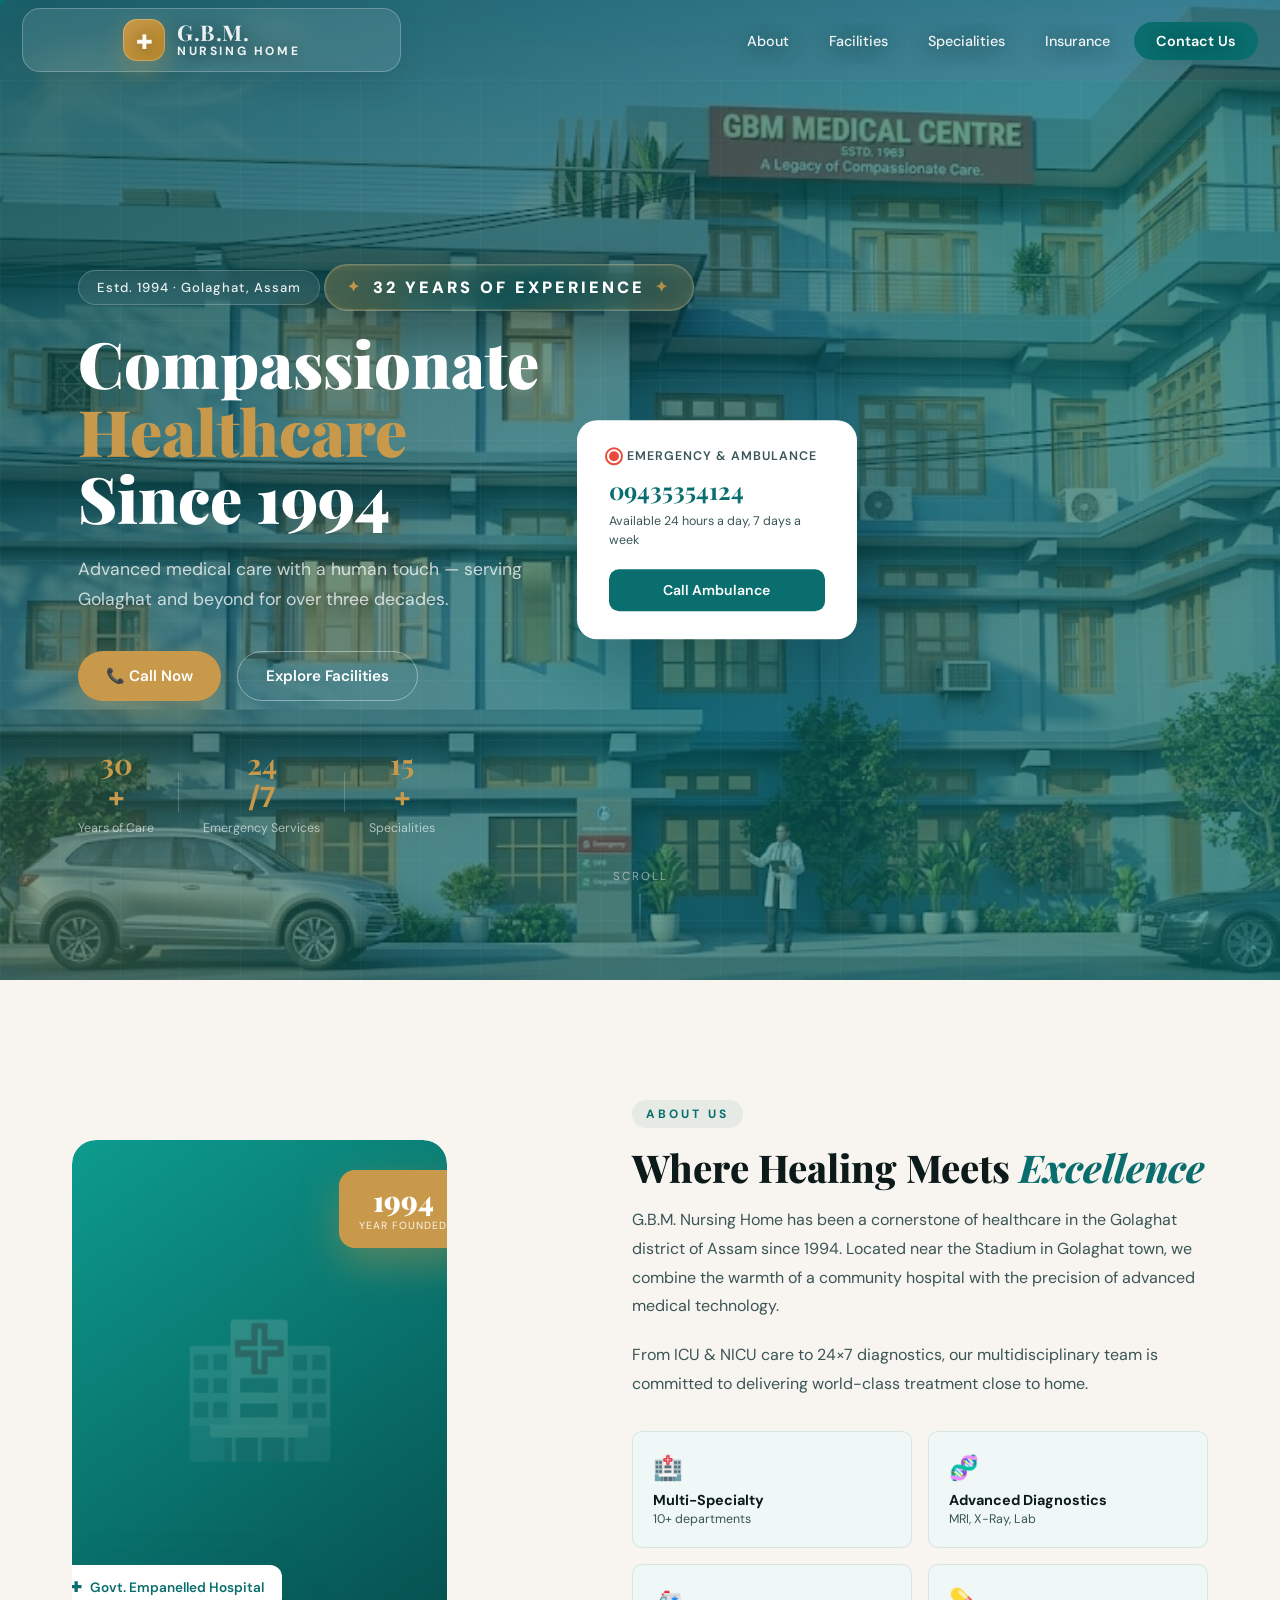
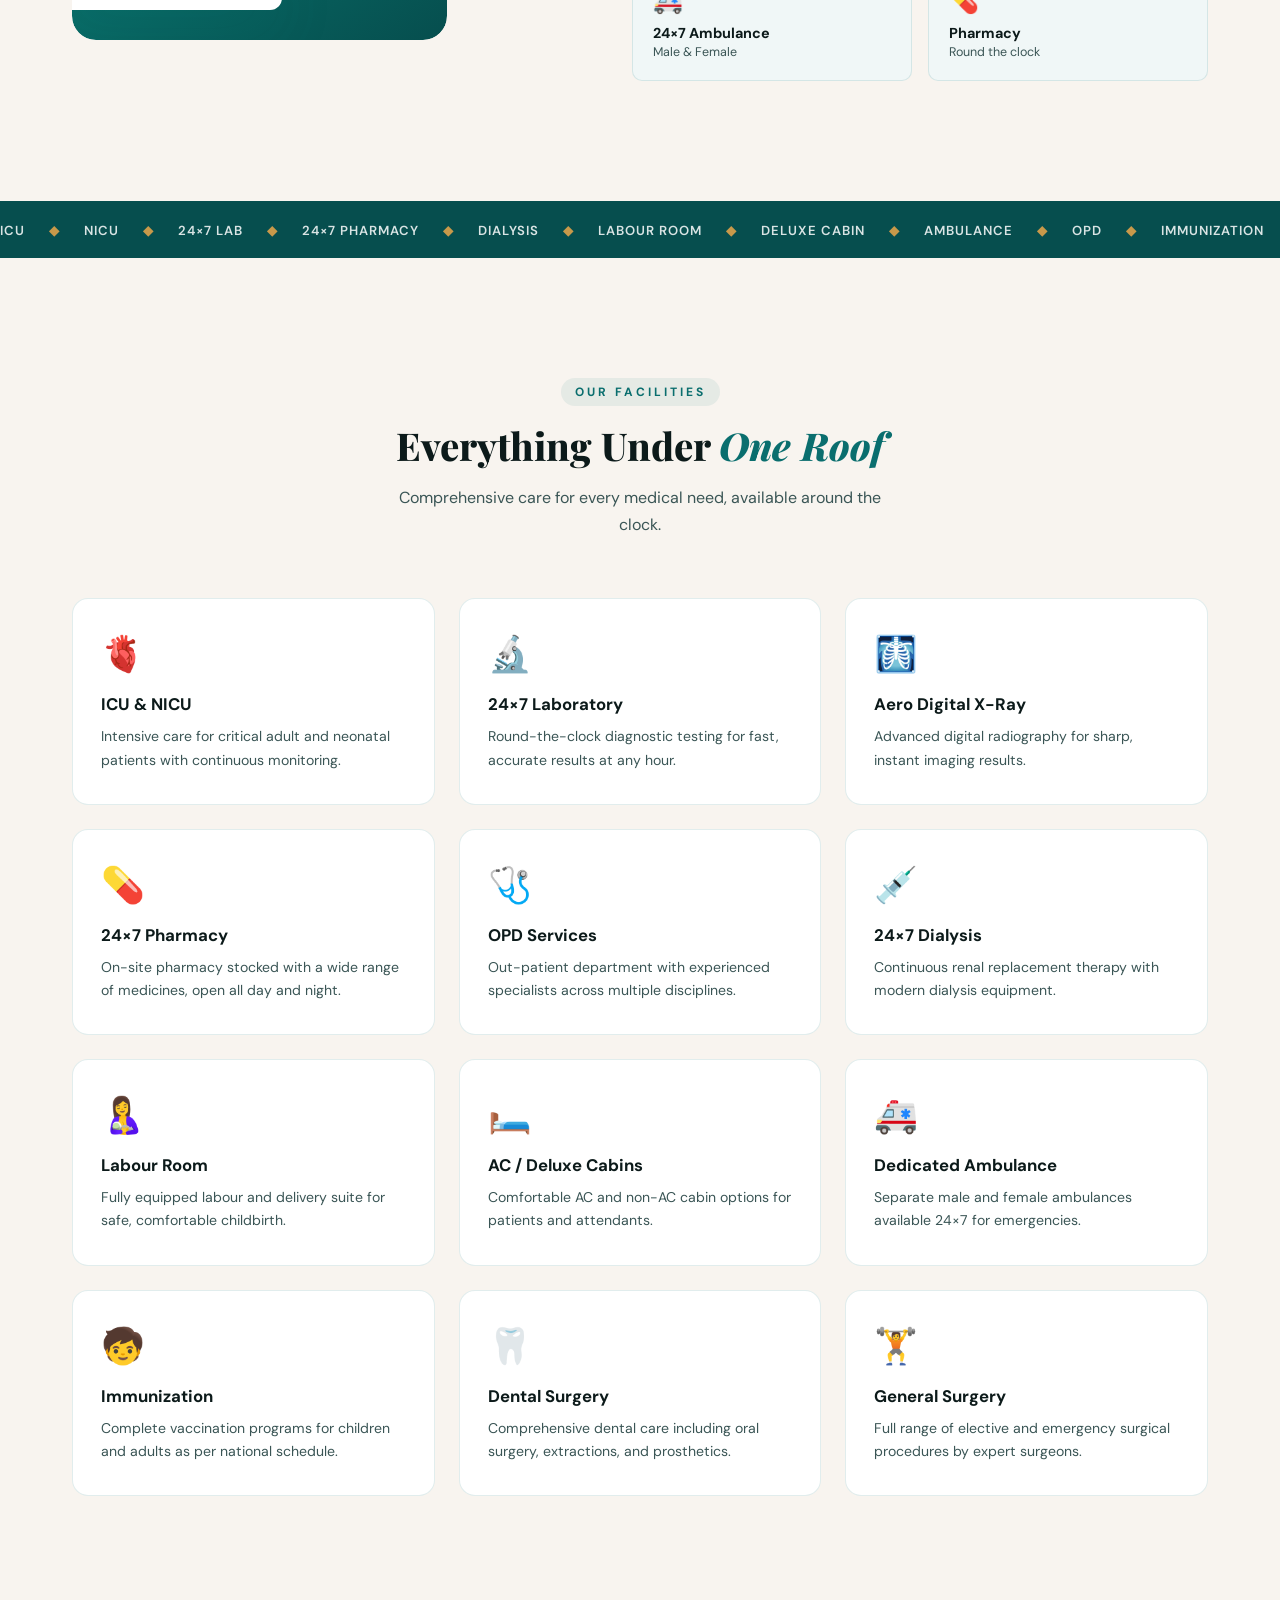
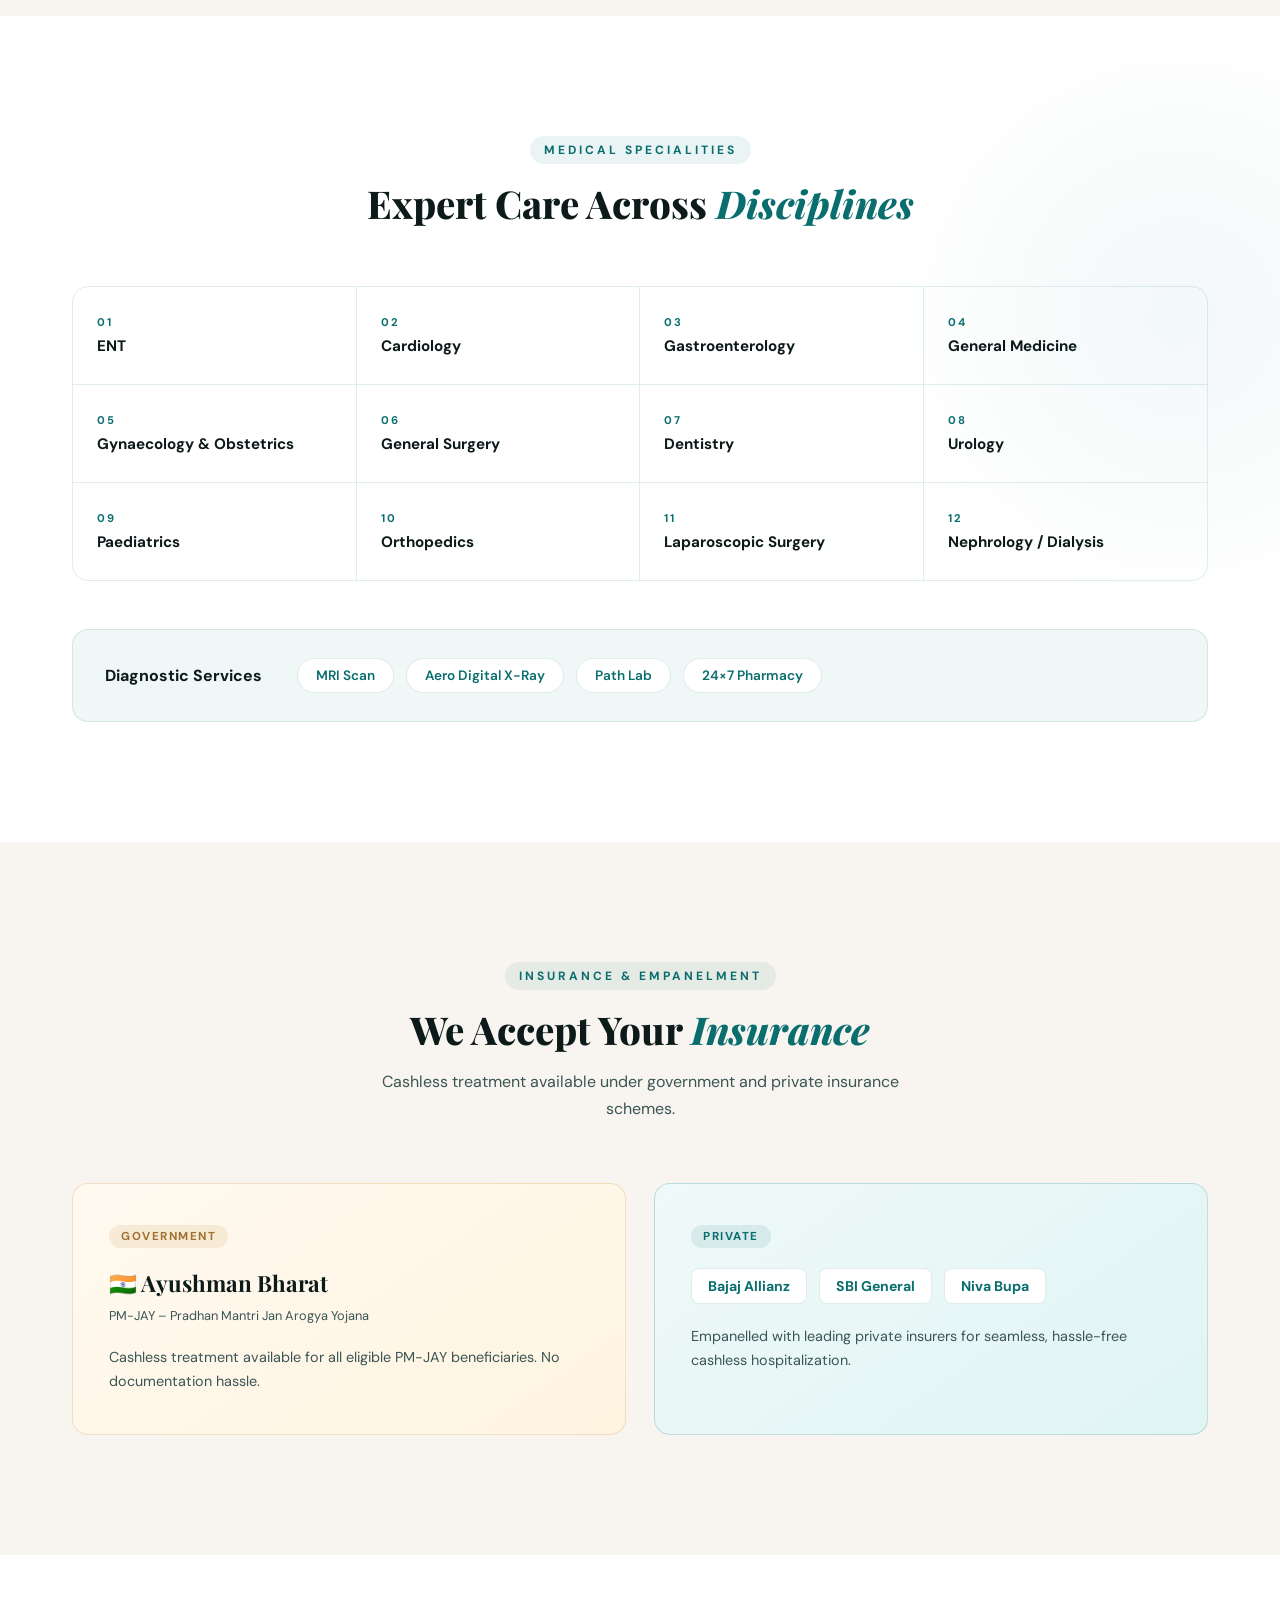
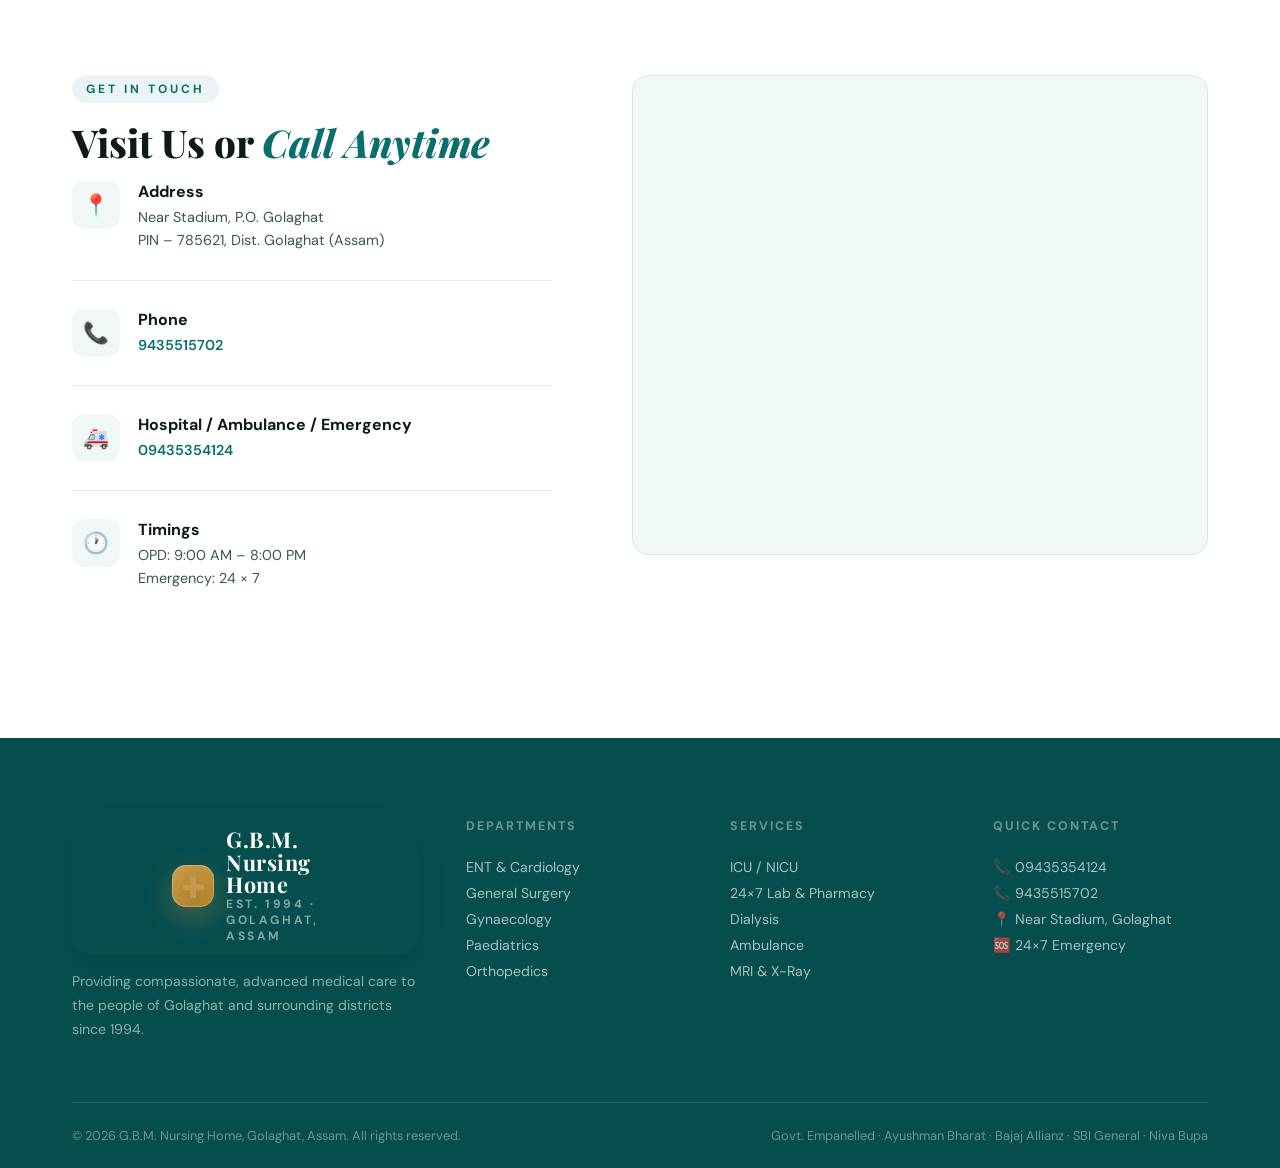
==== index.html @ 8f7a678b "part 3" ====
<!DOCTYPE html>
<html lang="en">
<head>
  <meta charset="UTF-8" />
  <meta name="viewport" content="width=device-width, initial-scale=1.0"/>
  <title>GBM Nursing Home – Golaghat, Assam</title>
  <link rel="stylesheet" href="style.css" />
  <link rel="preconnect" href="https://fonts.googleapis.com">
  <link rel="preconnect" href="https://fonts.gstatic.com" crossorigin>
  <link href="https://fonts.googleapis.com/css2?family=Playfair+Display:wght@400;600;700;900&family=DM+Sans:wght@300;400;500;600&display=swap" rel="stylesheet">
</head>
<body>

  <!-- PRELOADER -->
  <div id="preloader">
    <div class="pre-cross">
      <span></span><span></span>
    </div>
    <p class="pre-text">GBM Nursing Home</p>
  </div>

  <!-- CURSOR -->
  <div id="cursor"></div>
  <div id="cursor-follower"></div>

  <section class="nav-hero">
    <!-- NAV -->
    <nav id="navbar">
      <div class="nav-inner">
        <div class="nav-logo">
          <span class="logo-cross">✚</span>
          <div>
            <strong>G.B.M.</strong>
            <small>Nursing Home</small>
          </div>
        </div>
        <ul class="nav-links">
          <li><a href="#about">About</a></li>
          <li><a href="facilities.html">Facilities</a></li>
          <li><a href="specialties.html">Specialities</a></li>
          <li><a href="#insurance">Insurance</a></li>
          <li><a href="#contact" class="nav-cta">Contact Us</a></li>
        </ul>
        <button class="hamburger" id="hamburger" aria-label="Menu">
          <span></span><span></span><span></span>
        </button>
      </div>
      <div class="mobile-menu" id="mobileMenu">
        <a href="#about">About</a>
        <a href="facilities.html">Facilities</a>
        <a href="specialties.html">Specialities</a>
        <a href="#insurance">Insurance</a>
        <a href="#contact">Contact Us</a>
      </div>
    </nav>

    <!-- HERO -->
    <section id="hero">
      <div class="hero-bg">
        <div class="hero-blob blob1"></div>
        <div class="hero-blob blob2"></div>
        <div class="hero-blob blob3"></div>
        <div class="grid-lines"></div>
      </div>
      <div class="hero-content">
        <div class="hero-badge reveal">Estd. 1994 · Golaghat, Assam</div>
        <div class="hero-exp reveal">32 YEARS OF EXPERIENCE</div>
        <h1 class="hero-title reveal">
          <span class="line">Compassionate</span>
          <span class="line accent-line">Healthcare</span>
          <span class="line">Since 1994</span>
        </h1>
        <p class="hero-sub reveal">Advanced medical care with a human touch — serving Golaghat and beyond for over three decades.</p>
        <div class="hero-actions reveal">
          <a href="tel:09435354124" class="btn btn-primary">📞 Call Now</a>
          <a href="#facilities" class="btn btn-ghost">Explore Facilities</a>
        </div>
        <div class="hero-stats reveal">
          <div class="stat">
            <span class="stat-num" data-count="30">0</span><span>+</span>
            <small>Years of Care</small>
          </div>
          <div class="stat-div"></div>
          <div class="stat">
            <span class="stat-num" data-count="24">0</span><span>/7</span>
            <small>Emergency Services</small>
          </div>
          <div class="stat-div"></div>
          <div class="stat">
            <span class="stat-num" data-count="15">0</span><span>+</span>
            <small>Specialities</small>
          </div>
        </div>
      </div>
      <div class="hero-card reveal">
        <div class="hcard-header">
          <span class="pulse-dot"></span> Emergency & Ambulance
        </div>
        <div class="hcard-num">09435354124</div>
        <div class="hcard-sub">Available 24 hours a day, 7 days a week</div>
        <a href="tel:09435354124" class="hcard-btn">Call Ambulance</a>
      </div>
      <div class="scroll-hint">
        <span>Scroll</span>
        <div class="scroll-line"></div>
      </div>
    </section>
  </section>

  <!-- ABOUT -->
  <section id="about">
    <div class="container">
      <div class="about-grid">
        <div class="about-visual">
          <div class="about-img-wrap">
            <div class="about-img-bg"></div>
            <div class="about-tag"><span>✚</span> Govt. Empanelled Hospital</div>
            <div class="about-year">
              <strong>1994</strong>
              <small>Year Founded</small>
            </div>
          </div>
        </div>
        <div class="about-text">
          <div class="section-label reveal-up">About Us</div>
          <h2 class="section-heading reveal-up">Where Healing Meets <em>Excellence</em></h2>
          <p class="reveal-up">G.B.M. Nursing Home has been a cornerstone of healthcare in the Golaghat district of Assam since 1994. Located near the Stadium in Golaghat town, we combine the warmth of a community hospital with the precision of advanced medical technology.</p>
          <p class="reveal-up">From ICU & NICU care to 24×7 diagnostics, our multidisciplinary team is committed to delivering world-class treatment close to home.</p>
          <div class="about-pillars reveal-up">
            <div class="pillar">
              <div class="pillar-icon">🏥</div>
              <strong>Multi-Specialty</strong>
              <span>10+ departments</span>
            </div>
            <div class="pillar">
              <div class="pillar-icon">🧬</div>
              <strong>Advanced Diagnostics</strong>
              <span>MRI, X-Ray, Lab</span>
            </div>
            <div class="pillar">
              <div class="pillar-icon">🚑</div>
              <strong>24×7 Ambulance</strong>
              <span>Male & Female</span>
            </div>
            <div class="pillar">
              <div class="pillar-icon">💊</div>
              <strong>Pharmacy</strong>
              <span>Round the clock</span>
            </div>
          </div>
        </div>
      </div>
    </div>
  </section>

  <!-- FACILITIES TICKER -->
  <div class="ticker-wrap">
    <div class="ticker-track">
      <span>ICU</span><span class="dot">◆</span>
      <span>NICU</span><span class="dot">◆</span>
      <span>24×7 Lab</span><span class="dot">◆</span>
      <span>24×7 Pharmacy</span><span class="dot">◆</span>
      <span>Dialysis</span><span class="dot">◆</span>
      <span>Labour Room</span><span class="dot">◆</span>
      <span>Deluxe Cabin</span><span class="dot">◆</span>
      <span>Ambulance</span><span class="dot">◆</span>
      <span>OPD</span><span class="dot">◆</span>
      <span>Immunization</span><span class="dot">◆</span>
      <span>ICU</span><span class="dot">◆</span>
      <span>NICU</span><span class="dot">◆</span>
      <span>24×7 Lab</span><span class="dot">◆</span>
      <span>24×7 Pharmacy</span><span class="dot">◆</span>
      <span>Dialysis</span><span class="dot">◆</span>
      <span>Labour Room</span><span class="dot">◆</span>
      <span>Deluxe Cabin</span><span class="dot">◆</span>
      <span>Ambulance</span><span class="dot">◆</span>
      <span>OPD</span><span class="dot">◆</span>
      <span>Immunization</span><span class="dot">◆</span>
    </div>
  </div>

  <!-- FACILITIES -->
  <section id="facilities">
    <div class="container">
      <div class="section-header">
        <div class="section-label reveal-up">Our Facilities</div>
        <h2 class="section-heading reveal-up">Everything Under <em>One Roof</em></h2>
        <p class="section-sub reveal-up">Comprehensive care for every medical need, available around the clock.</p>
      </div>
      <div class="facilities-grid">
        <div class="fac-card reveal-up" data-delay="0">
          <div class="fac-icon">🫀</div>
          <h3>ICU & NICU</h3>
          <p>Intensive care for critical adult and neonatal patients with continuous monitoring.</p>
        </div>
        <div class="fac-card reveal-up" data-delay="100">
          <div class="fac-icon">🔬</div>
          <h3>24×7 Laboratory</h3>
          <p>Round-the-clock diagnostic testing for fast, accurate results at any hour.</p>
        </div>
        <div class="fac-card reveal-up" data-delay="200">
          <div class="fac-icon">🩻</div>
          <h3>Aero Digital X-Ray</h3>
          <p>Advanced digital radiography for sharp, instant imaging results.</p>
        </div>
        <div class="fac-card reveal-up" data-delay="0">
          <div class="fac-icon">💊</div>
          <h3>24×7 Pharmacy</h3>
          <p>On-site pharmacy stocked with a wide range of medicines, open all day and night.</p>
        </div>
        <div class="fac-card reveal-up" data-delay="100">
          <div class="fac-icon">🩺</div>
          <h3>OPD Services</h3>
          <p>Out-patient department with experienced specialists across multiple disciplines.</p>
        </div>
        <div class="fac-card reveal-up" data-delay="200">
          <div class="fac-icon">💉</div>
          <h3>24×7 Dialysis</h3>
          <p>Continuous renal replacement therapy with modern dialysis equipment.</p>
        </div>
        <div class="fac-card reveal-up" data-delay="0">
          <div class="fac-icon">🤱</div>
          <h3>Labour Room</h3>
          <p>Fully equipped labour and delivery suite for safe, comfortable childbirth.</p>
        </div>
        <div class="fac-card reveal-up" data-delay="100">
          <div class="fac-icon">🛏️</div>
          <h3>AC / Deluxe Cabins</h3>
          <p>Comfortable AC and non-AC cabin options for patients and attendants.</p>
        </div>
        <div class="fac-card reveal-up" data-delay="200">
          <div class="fac-icon">🚑</div>
          <h3>Dedicated Ambulance</h3>
          <p>Separate male and female ambulances available 24×7 for emergencies.</p>
        </div>
        <div class="fac-card reveal-up" data-delay="0">
          <div class="fac-icon">🧒</div>
          <h3>Immunization</h3>
          <p>Complete vaccination programs for children and adults as per national schedule.</p>
        </div>
        <div class="fac-card reveal-up" data-delay="100">
          <div class="fac-icon">🦷</div>
          <h3>Dental Surgery</h3>
          <p>Comprehensive dental care including oral surgery, extractions, and prosthetics.</p>
        </div>
        <div class="fac-card reveal-up" data-delay="200">
          <div class="fac-icon">🏋️</div>
          <h3>General Surgery</h3>
          <p>Full range of elective and emergency surgical procedures by expert surgeons.</p>
        </div>
      </div>
    </div>
  </section>

  <!-- SPECIALITIES -->
  <section id="specialities">
    <div class="spec-bg"></div>
    <div class="container">
      <div class="section-header">
        <div class="section-label reveal-up">Medical Specialities</div>
        <h2 class="section-heading reveal-up">Expert Care Across <em>Disciplines</em></h2>
      </div>
      <div class="spec-grid">
        <div class="spec-item reveal-up" data-delay="0"><span>01</span><strong>ENT</strong></div>
        <div class="spec-item reveal-up" data-delay="50"><span>02</span><strong>Cardiology</strong></div>
        <div class="spec-item reveal-up" data-delay="100"><span>03</span><strong>Gastroenterology</strong></div>
        <div class="spec-item reveal-up" data-delay="150"><span>04</span><strong>General Medicine</strong></div>
        <div class="spec-item reveal-up" data-delay="200"><span>05</span><strong>Gynaecology & Obstetrics</strong></div>
        <div class="spec-item reveal-up" data-delay="250"><span>06</span><strong>General Surgery</strong></div>
        <div class="spec-item reveal-up" data-delay="0"><span>07</span><strong>Dentistry</strong></div>
        <div class="spec-item reveal-up" data-delay="50"><span>08</span><strong>Urology</strong></div>
        <div class="spec-item reveal-up" data-delay="100"><span>09</span><strong>Paediatrics</strong></div>
        <div class="spec-item reveal-up" data-delay="150"><span>10</span><strong>Orthopedics</strong></div>
        <div class="spec-item reveal-up" data-delay="200"><span>11</span><strong>Laparoscopic Surgery</strong></div>
        <div class="spec-item reveal-up" data-delay="250"><span>12</span><strong>Nephrology / Dialysis</strong></div>
      </div>

      <!-- Diagnostic services -->
      <div class="diag-row reveal-up">
        <div class="diag-title">Diagnostic Services</div>
        <div class="diag-tags">
          <span>MRI Scan</span>
          <span>Aero Digital X-Ray</span>
          <span>Path Lab</span>
          <span>24×7 Pharmacy</span>
        </div>
      </div>
    </div>
  </section>

  <!-- INSURANCE -->
  <section id="insurance">
    <div class="container">
      <div class="section-header">
        <div class="section-label reveal-up">Insurance & Empanelment</div>
        <h2 class="section-heading reveal-up">We Accept Your <em>Insurance</em></h2>
        <p class="section-sub reveal-up">Cashless treatment available under government and private insurance schemes.</p>
      </div>
      <div class="ins-grid">
        <div class="ins-card govt reveal-up">
          <div class="ins-badge">Government</div>
          <div class="ins-logo-wrap">
            <div class="ins-logo-text ayush">🇮🇳 Ayushman Bharat</div>
            <small>PM-JAY – Pradhan Mantri Jan Arogya Yojana</small>
          </div>
          <p>Cashless treatment available for all eligible PM-JAY beneficiaries. No documentation hassle.</p>
        </div>
        <div class="ins-card private reveal-up">
          <div class="ins-badge">Private</div>
          <div class="ins-logos-row">
            <div class="ins-pill">Bajaj Allianz</div>
            <div class="ins-pill">SBI General</div>
            <div class="ins-pill">Niva Bupa</div>
          </div>
          <p>Empanelled with leading private insurers for seamless, hassle-free cashless hospitalization.</p>
        </div>
      </div>
    </div>
  </section>

  <!-- CONTACT -->
  <section id="contact">
    <div class="container">
      <div class="contact-grid">
        <div class="contact-info reveal-up">
          <div class="section-label">Get In Touch</div>
          <h2 class="section-heading">Visit Us or <em>Call Anytime</em></h2>
          <div class="contact-item">
            <div class="ci-icon">📍</div>
            <div>
              <strong>Address</strong>
              <p>Near Stadium, P.O. Golaghat<br>PIN – 785621, Dist. Golaghat (Assam)</p>
            </div>
          </div>
          <div class="contact-item">
            <div class="ci-icon">📞</div>
            <div>
              <strong>Phone</strong>
              <p><a href="tel:9435515702">9435515702</a></p>
            </div>
          </div>
          <div class="contact-item">
            <div class="ci-icon">🚑</div>
            <div>
              <strong>Hospital / Ambulance / Emergency</strong>
              <p><a href="tel:09435354124">09435354124</a></p>
            </div>
          </div>
          <div class="contact-item">
            <div class="ci-icon">🕐</div>
            <div>
              <strong>Timings</strong>
              <p>OPD: 9:00 AM – 8:00 PM<br>Emergency: 24 × 7</p>
            </div>
          </div>
        </div>
        <div class="contact-map reveal-up">
          <div class="map-placeholder">
            <iframe
              src="https://www.google.com/maps/embed?pb=!1m18!1m12!1m3!1d3577.2!2d93.9696!3d26.5013!2m3!1f0!2f0!3f0!3m2!1i1024!2i768!4f13.1!3m3!1m2!1s0x37d5a8d6f1234567%3A0xabcdef123456!2sGBM+Nursing+Home!5e0!3m2!1sen!2sin!4v1234567890"
              width="100%" height="100%" style="border:0;" allowfullscreen="" loading="lazy"
              referrerpolicy="no-referrer-when-downgrade"
              title="GBM Nursing Home Location">
            </iframe>
          </div>
        </div>
      </div>
    </div>
  </section>

  <!-- FOOTER -->
  <footer id="footer">
    <div class="container">
      <div class="footer-top">
        <div class="footer-brand">
          <div class="nav-logo">
            <span class="logo-cross">✚</span>
            <div>
              <strong>G.B.M. Nursing Home</strong>
              <small>Est. 1994 · Golaghat, Assam</small>
            </div>
          </div>
          <p>Providing compassionate, advanced medical care to the people of Golaghat and surrounding districts since 1994.</p>
        </div>
        <div class="footer-links-col">
          <strong>Departments</strong>
          <a href="#specialities">ENT & Cardiology</a>
          <a href="#specialities">General Surgery</a>
          <a href="#specialities">Gynaecology</a>
          <a href="#specialities">Paediatrics</a>
          <a href="#specialities">Orthopedics</a>
        </div>
        <div class="footer-links-col">
          <strong>Services</strong>
          <a href="#facilities">ICU / NICU</a>
          <a href="#facilities">24×7 Lab & Pharmacy</a>
          <a href="#facilities">Dialysis</a>
          <a href="#facilities">Ambulance</a>
          <a href="#facilities">MRI & X-Ray</a>
        </div>
        <div class="footer-links-col">
          <strong>Quick Contact</strong>
          <a href="tel:09435354124">📞 09435354124</a>
          <a href="tel:9435515702">📞 9435515702</a>
          <span>📍 Near Stadium, Golaghat</span>
          <span>🆘 24×7 Emergency</span>
        </div>
      </div>
      <div class="footer-bottom">
        <p>© 2024 G.B.M. Nursing Home, Golaghat, Assam. All rights reserved.</p>
        <p>Govt. Empanelled · Ayushman Bharat · Bajaj Allianz · SBI General · Niva Bupa</p>
      </div>
    </div>
  </footer>

  <script src="main.js"></script>
</body>
</html>
---- style.css ----
/* =============================================
   GBM NURSING HOME — style.css
   Aesthetic: Refined Medical — Deep Teal + Warm White + Gold accents
   ============================================= */

/* ---- RESET & BASE ---- */
*, *::before, *::after { box-sizing: border-box; margin: 0; padding: 0; }
html { scroll-behavior: smooth; font-size: 16px; }

:root {
  --teal:       #0a6e6e;
  --teal-light: #0d9b8e;
  --teal-dark:  #064e4e;
  --gold:       #c8994a;
  --cream:      #f8f4ef;
  --white:      #ffffff;
  --dark:       #0c1a1a;
  --mid:        #3a5555;
  --light-bg:   #f0f7f7;
  --card-bg:    #ffffff;
  --border:     rgba(10,110,110,0.12);
  --shadow:     0 20px 60px rgba(10,110,110,0.12);
  --shadow-sm:  0 4px 20px rgba(10,110,110,0.08);

  --font-display: 'Playfair Display', Georgia, serif;
  --font-body:    'DM Sans', sans-serif;
  --radius:       16px;
  --radius-sm:    10px;
  --transition:   0.4s cubic-bezier(0.25, 0.46, 0.45, 0.94);
}

body {
  font-family: var(--font-body);
  background: var(--cream);
  color: var(--dark);
  overflow-x: hidden;
  cursor: none;
}

a { color: inherit; text-decoration: none; }
img { max-width: 100%; display: block; }
em { font-style: italic; color: var(--teal); }

.container {
  max-width: 1200px;
  margin: 0 auto;
  padding: 0 32px;
}

/* ---- PRELOADER ---- */
#preloader {
  position: fixed; inset: 0;
  background: var(--teal-dark);
  display: flex; flex-direction: column;
  align-items: center; justify-content: center;
  z-index: 9999;
  transition: opacity 0.6s ease, transform 0.6s ease;
}
#preloader.hide { opacity: 0; pointer-events: none; }

.pre-cross {
  width: 60px; height: 60px;
  position: relative;
  animation: spin 1.2s linear infinite;
  margin-bottom: 20px;
}
.pre-cross span {
  position: absolute; background: var(--gold);
  border-radius: 4px;
}
.pre-cross span:first-child { width: 8px; height: 60px; left: 26px; top: 0; }
.pre-cross span:last-child  { width: 60px; height: 8px; left: 0; top: 26px; }

.pre-text {
  color: rgba(255,255,255,0.7);
  font-family: var(--font-display);
  font-size: 1.1rem;
  letter-spacing: 3px;
  animation: pulse 1.2s ease-in-out infinite;
}

@keyframes spin { to { transform: rotate(360deg); } }
@keyframes pulse { 0%,100%{opacity:0.5} 50%{opacity:1} }

/* ---- CUSTOM CURSOR ---- */
#cursor {
  width: 10px; height: 10px;
  background: var(--teal);
  border-radius: 50%;
  position: fixed; pointer-events: none;
  z-index: 9999; transform: translate(-50%,-50%);
  transition: width 0.2s, height 0.2s, background 0.2s;
}
#cursor-follower {
  width: 36px; height: 36px;
  border: 1.5px solid var(--teal);
  border-radius: 50%;
  position: fixed; pointer-events: none;
  z-index: 9998; transform: translate(-50%,-50%);
  transition: 0.12s ease-out;
  opacity: 0.5;
}
body.cursor-hover #cursor { width: 18px; height: 18px; background: var(--gold); }
body.cursor-hover #cursor-follower { width: 50px; height: 50px; opacity: 0.3; }

/* ---- NAVBAR ---- */
#navbar {
  position: fixed; top: 0; left: 0; right: 0;
  z-index: 1000;
  padding: 0 22px;
  transition: background 0.4s, box-shadow 0.4s, padding 0.4s;
}
#navbar:not(.scrolled) {
  background: transparent;
}
#navbar:not(.scrolled) .nav-logo strong,
#navbar:not(.scrolled) .nav-logo small,
#navbar:not(.scrolled) .nav-links li a {
  color: rgba(255,255,255,0.92);
  text-shadow: 0 2px 18px rgba(0,0,0,0.55);
}
#navbar:not(.scrolled) .logo-cross {
  -webkit-text-fill-color: rgba(255,255,255,0.95);
  text-shadow: 0 2px 18px rgba(0,0,0,0.55);
}
#navbar:not(.scrolled) .nav-links li a:hover {
  color: #ffffff;
  background: rgba(255,255,255,0.14);
}
#navbar:not(.scrolled) .nav-links li a.active {
  color: #ffffff !important;
  background: rgba(255,255,255,0.18);
  font-weight: 700;
}
#navbar:not(.scrolled) .hamburger span {
  background: rgba(255,255,255,0.92);
  box-shadow: 0 2px 18px rgba(0,0,0,0.55);
}
#navbar.scrolled {
  background: rgba(255,255,255,0.96);
  backdrop-filter: blur(12px);
  box-shadow: 0 2px 30px rgba(10,110,110,0.1);
  padding: 0 40px;
}
.nav-inner {
  width: 100%;
  max-width: none;
  margin: 0;
  display: flex; align-items: center; justify-content: space-between;
  height: 80px;
}
.nav-logo {
  display: flex; align-items: center; gap: 12px;
  font-family: var(--font-display);
  transition: opacity var(--transition);
}
.nav-logo > div { display: flex; flex-direction: column; }
.nav-logo strong {
  display: block;
  font-size: clamp(1.35rem, 1.1vw, 1.6rem);
  line-height: 1.05;
  letter-spacing: 0.5px;
  color: var(--teal);
}
.nav-logo small  {
  display: block;
  font-size: clamp(0.75rem, 0.75vw, 0.9rem);
  letter-spacing: 2.6px;
  text-transform: uppercase;
  color: var(--mid);
  font-family: var(--font-body);
  font-weight: 700;
}

/* Make brand more visible as a "badge" */
.nav-logo {
  padding: 10px 100px;
  border-radius: 18px;
  box-shadow: 0 12px 32px rgba(0,0,0,0.08);
  transform: translateZ(0);
}
#navbar.scrolled .nav-logo {
  background: linear-gradient(135deg, rgba(10,110,110,0.08), rgba(200,153,74,0.08));
  border: 1px solid rgba(10,110,110,0.18);
}
#navbar:not(.scrolled) .nav-logo {
  background: rgba(255,255,255,0.10);
  border: 1px solid rgba(255,255,255,0.24);
  backdrop-filter: blur(10px);
}
.nav-logo:hover{
  box-shadow: 0 18px 48px rgba(0,0,0,0.14);
  transform: translateY(-1px);
}
.logo-cross {
  width: 42px; height: 42px;
  display: grid; place-items: center;
  border-radius: 14px;
  font-size: 1.25rem;
  color: #fff;
  background: linear-gradient(135deg, var(--gold), #b8892a);
  box-shadow:
    0 10px 26px rgba(200,153,74,0.35),
    0 0 0 1px rgba(255,255,255,0.25) inset;
  flex: 0 0 auto;
  text-shadow: 0 8px 20px rgba(0,0,0,0.28);
}
#navbar.scrolled .logo-cross{
  background: linear-gradient(135deg, var(--teal-light), var(--teal-dark));
  box-shadow:
    0 10px 26px rgba(10,110,110,0.28),
    0 0 0 1px rgba(255,255,255,0.35) inset;
}

.nav-links {
  list-style: none; display: flex; gap: 8px; align-items: center;
}
.nav-links li a {
  padding: 8px 16px; border-radius: 100px;
  font-size: 0.9rem; font-weight: 500;
  color: var(--mid);
  transition: color var(--transition), background var(--transition);
}
.nav-links li a:hover { color: var(--teal); background: rgba(10,110,110,0.07); }
.nav-links .nav-cta {
  background: var(--teal); color: white !important;
  padding: 10px 22px; border-radius: 100px;
  font-weight: 600;
  transition: background var(--transition), transform var(--transition), box-shadow var(--transition) !important;
}
.nav-links .nav-cta:hover {
  background: var(--teal-dark) !important;
  transform: translateY(-2px);
  box-shadow: 0 8px 24px rgba(10,110,110,0.3);
}

.hamburger { display: none; background: none; border: none; cursor: pointer; flex-direction: column; gap: 5px; padding: 4px; }
.hamburger span { display: block; width: 26px; height: 2px; background: var(--teal); border-radius: 2px; transition: var(--transition); }

.mobile-menu {
  display: none; flex-direction: column; gap: 0;
  background: white; padding: 8px 0;
  border-top: 1px solid var(--border);
}
.mobile-menu a {
  display: block; padding: 14px 24px;
  font-size: 1rem; font-weight: 500; color: var(--mid);
  border-bottom: 1px solid var(--border);
  transition: background var(--transition), color var(--transition);
}
.mobile-menu a:hover { background: var(--light-bg); color: var(--teal); }
.mobile-menu.open { display: flex; }

/* ---- HERO ---- */
.nav-hero{
  position: relative;
  background-image: url("building.jpg");
  background-size: cover;
  background-position: center;
  background-repeat: no-repeat;
  background-attachment: scroll;
}
.nav-hero::before{
  content: "";
  position: absolute;
  inset: 0;
  background: linear-gradient(
    145deg,
    rgba(6,78,78,0.80) 0%,
    rgba(10,92,92,0.55) 45%,
    rgba(13,117,117,0.65) 100%
  );
  pointer-events: none;
  z-index: 0;
}
#navbar,
#hero{
  position: relative;
  z-index: 1;
}

#hero {
  min-height: 100vh;
  background: transparent;
  display: flex; align-items: center;
  position: relative; overflow: hidden;
  padding: 120px 40px 80px;
}

.hero-bg { position: absolute; inset: 0; pointer-events: none; }

.hero-blob {
  position: absolute; border-radius: 50%;
  filter: blur(80px); opacity: 0.15;
}
.blob1 { width: 600px; height: 600px; background: var(--teal-light); top: -200px; right: -100px; animation: drift 12s ease-in-out infinite; }
.blob2 { width: 400px; height: 400px; background: var(--gold); bottom: -150px; left: -100px; animation: drift 16s ease-in-out infinite reverse; }
.blob3 { width: 300px; height: 300px; background: #0ff; top: 40%; left: 40%; animation: drift 10s ease-in-out infinite 2s; }

@keyframes drift {
  0%,100% { transform: translate(0,0) scale(1); }
  33%      { transform: translate(30px,-20px) scale(1.05); }
  66%      { transform: translate(-20px,30px) scale(0.95); }
}

.grid-lines {
  position: absolute; inset: 0;
  background-image:
    linear-gradient(rgba(255,255,255,0.03) 1px, transparent 1px),
    linear-gradient(90deg, rgba(255,255,255,0.03) 1px, transparent 1px);
  background-size: 60px 60px;
}

.hero-content {
  position: relative; z-index: 2;
  max-width: 620px;
  margin-left: clamp(12px, 3vw, 64px);
}

.hero-badge {
  display: inline-flex; align-items: center; gap: 8px;
  background: rgba(255,255,255,0.1); backdrop-filter: blur(8px);
  border: 1px solid rgba(255,255,255,0.2);
  color: rgba(255,255,255,0.9);
  padding: 8px 18px; border-radius: 100px;
  font-size: 0.82rem; letter-spacing: 1px; font-weight: 500;
  margin-bottom: 24px;
}

.hero-exp {
  display: inline-flex;
  align-items: center;
  justify-content: center;
  gap: 10px;
  background: linear-gradient(
    135deg,
    rgba(200,153,74,0.32) 0%,
    rgba(10,110,110,0.18) 55%,
    rgba(200,153,74,0.26) 100%
  );
  border: 1px solid rgba(255,255,255,0.22);
  color: #ffffff;
  padding: 12px 22px;
  border-radius: 999px;
  font-weight: 900;
  letter-spacing: 3px;
  text-transform: uppercase;
  font-size: 1.02rem;
  margin-bottom: 18px;
  box-shadow:
    0 18px 50px rgba(0,0,0,0.30),
    0 0 0 1px rgba(200,153,74,0.25) inset;
  backdrop-filter: blur(10px);
  position: relative;
  transform: translateZ(0);
}
.hero-exp::before,
.hero-exp::after{
  content: "✦";
  color: rgba(200,153,74,0.95);
  font-size: 0.95rem;
  line-height: 1;
  text-shadow: 0 8px 22px rgba(0,0,0,0.35);
}
.hero-exp::after{
  opacity: 0.9;
}
.hero-exp:hover{
  box-shadow:
    0 22px 65px rgba(0,0,0,0.34),
    0 0 0 1px rgba(200,153,74,0.35) inset;
  transform: translateY(-1px);
}

@media (max-width: 600px) {
  .hero-exp{
    font-size: 0.95rem;
    letter-spacing: 2.4px;
    padding: 11px 18px;
  }
}

.hero-title {
  font-family: var(--font-display);
  font-size: clamp(2.8rem, 5vw, 5rem);
  font-weight: 900; line-height: 1.05;
  color: white; margin-bottom: 24px;
}
.hero-title .line { display: block; }
.hero-title .accent-line { color: var(--gold); }

.hero-sub {
  color: rgba(255,255,255,0.75); font-size: 1.1rem; line-height: 1.7;
  max-width: 480px; margin-bottom: 36px;
}

.hero-actions {
  display: flex; gap: 16px; flex-wrap: wrap; margin-bottom: 48px;
}
.btn {
  display: inline-flex; align-items: center; gap: 8px;
  padding: 14px 28px; border-radius: 100px;
  font-weight: 600; font-size: 0.95rem;
  transition: all 0.3s ease; cursor: pointer;
}
.btn-primary {
  background: var(--gold); color: white;
  box-shadow: 0 8px 30px rgba(200,153,74,0.4);
}
.btn-primary:hover {
  background: #b8892a; transform: translateY(-3px);
  box-shadow: 0 14px 40px rgba(200,153,74,0.5);
}
.btn-ghost {
  border: 1.5px solid rgba(255,255,255,0.4);
  color: white; background: transparent;
}
.btn-ghost:hover { background: rgba(255,255,255,0.1); transform: translateY(-3px); }

.hero-stats {
  display: flex; gap: 0; align-items: center;
}
.stat { text-align: center; padding: 0 24px; }
.stat:first-child { padding-left: 0; }
.stat-num {
  display: block; font-family: var(--font-display);
  font-size: 2.4rem; font-weight: 900; color: white; line-height: 1;
}
.stat span { color: var(--gold); font-size: 1.8rem; font-weight: 700; }
.stat small { display: block; color: rgba(255,255,255,0.6); font-size: 0.78rem; margin-top: 4px; }
.stat-div { width: 1px; height: 40px; background: rgba(255,255,255,0.2); }

/* Hero card */
.hero-card {
  position: absolute; left: 56%; top: 50%;
  transform: translate(-50%, -50%);
  background: white; border-radius: 20px;
  padding: 28px 32px;
  box-shadow: 0 40px 80px rgba(0,0,0,0.25);
  width: 280px; z-index: 2;
  animation: floatCard 5s ease-in-out infinite;
}
@keyframes floatCard {
  0%,100% { transform: translate(-50%, -50%) translateY(0); }
  50%      { transform: translate(-50%, -50%) translateY(-12px); }
}
.hcard-header {
  display: flex; align-items: center; gap: 8px;
  font-size: 0.78rem; font-weight: 600;
  text-transform: uppercase; letter-spacing: 1px;
  color: var(--mid); margin-bottom: 10px;
}
.pulse-dot {
  width: 10px; height: 10px; border-radius: 50%;
  background: #e74c3c; position: relative;
}
.pulse-dot::after {
  content: ''; position: absolute; inset: -4px;
  border-radius: 50%; border: 2px solid #e74c3c;
  animation: pulsate 1.5s ease-out infinite;
}
@keyframes pulsate {
  0% { transform: scale(1); opacity: 1; }
  100% { transform: scale(2.2); opacity: 0; }
}
.hcard-num {
  font-family: var(--font-display);
  font-size: 1.5rem; font-weight: 700;
  color: var(--teal); margin-bottom: 6px;
}
.hcard-sub {
  font-size: 0.78rem; color: var(--mid); margin-bottom: 20px; line-height: 1.5;
}
.hcard-btn {
  display: block; text-align: center;
  background: var(--teal); color: white;
  padding: 12px; border-radius: 10px;
  font-weight: 600; font-size: 0.88rem;
  transition: background 0.3s, transform 0.3s;
}
.hcard-btn:hover { background: var(--teal-dark); transform: scale(1.03); }

.scroll-hint {
  position: absolute; bottom: 36px; left: 50%; transform: translateX(-50%);
  display: flex; flex-direction: column; align-items: center; gap: 10px;
  color: rgba(255,255,255,0.5); font-size: 0.72rem; letter-spacing: 2px; text-transform: uppercase;
  z-index: 2;
}
.scroll-line {
  width: 1px; height: 50px;
  background: linear-gradient(to bottom, rgba(255,255,255,0.4), transparent);
  animation: scrollPulse 2s ease-in-out infinite;
}
@keyframes scrollPulse { 0%,100%{opacity:0.3; transform:scaleY(0.8)} 50%{opacity:1; transform:scaleY(1)} }

/* ---- ABOUT ---- */
#about { padding: 120px 0; }

.about-grid {
  display: grid; grid-template-columns: 1fr 1.2fr;
  gap: 80px; align-items: center;
}
.about-visual { position: relative; }
.about-img-wrap {
  position: relative; aspect-ratio: 3/4; max-height: 500px;
  border-radius: 24px; overflow: hidden;
}
.about-img-bg {
  position: absolute; inset: 0;
  background: linear-gradient(145deg, var(--teal-light), var(--teal-dark));
  border-radius: 24px;
}
.about-img-bg::before {
  content: '🏥';
  position: absolute; top: 50%; left: 50%;
  transform: translate(-50%,-50%);
  font-size: 8rem; opacity: 0.15;
}
.about-tag {
  position: absolute; bottom: 30px; left: -20px;
  background: white; border-radius: 12px;
  padding: 14px 18px; box-shadow: var(--shadow);
  font-size: 0.85rem; font-weight: 600; color: var(--teal);
  display: flex; align-items: center; gap: 8px;
}
.about-year {
  position: absolute; top: 30px; right: -20px;
  background: var(--gold); color: white;
  padding: 16px 20px; border-radius: 16px;
  text-align: center; box-shadow: 0 16px 40px rgba(200,153,74,0.4);
}
.about-year strong { display: block; font-size: 1.8rem; font-weight: 900; font-family: var(--font-display); line-height: 1; }
.about-year small  { display: block; font-size: 0.65rem; letter-spacing: 1px; text-transform: uppercase; margin-top: 4px; opacity: 0.9; }

.about-text p {
  color: var(--mid); line-height: 1.8; margin-bottom: 20px; font-size: 1rem;
}

.about-pillars {
  display: grid; grid-template-columns: 1fr 1fr;
  gap: 16px; margin-top: 32px;
}
.pillar {
  background: var(--light-bg); border-radius: var(--radius-sm);
  padding: 20px; border: 1px solid var(--border);
  transition: transform var(--transition), box-shadow var(--transition);
}
.pillar:hover { transform: translateY(-4px); box-shadow: var(--shadow-sm); }
.pillar-icon { font-size: 1.5rem; margin-bottom: 8px; }
.pillar strong { display: block; font-size: 0.9rem; color: var(--dark); font-weight: 700; }
.pillar span   { display: block; font-size: 0.78rem; color: var(--mid); margin-top: 2px; }

/* ---- TICKER ---- */
.ticker-wrap {
  background: var(--teal-dark); overflow: hidden; padding: 18px 0;
}
.ticker-track {
  display: inline-flex; gap: 24px; align-items: center;
  animation: ticker 30s linear infinite;
  white-space: nowrap;
}
.ticker-track span {
  font-size: 0.82rem; font-weight: 600;
  letter-spacing: 1px; text-transform: uppercase;
  color: rgba(255,255,255,0.85);
}
.ticker-track .dot { color: var(--gold); }
@keyframes ticker { from { transform: translateX(0); } to { transform: translateX(-50%); } }

/* ---- SECTION SHARED ---- */
.section-label {
  display: inline-block;
  font-size: 0.75rem; font-weight: 700; letter-spacing: 3px;
  text-transform: uppercase; color: var(--teal);
  background: rgba(10,110,110,0.08);
  padding: 6px 14px; border-radius: 100px;
  margin-bottom: 16px;
}
.section-heading {
  font-family: var(--font-display);
  font-size: clamp(2rem, 3vw, 2.8rem);
  font-weight: 800; line-height: 1.2;
  color: var(--dark); margin-bottom: 16px;
}
.section-sub {
  color: var(--mid); font-size: 1rem; line-height: 1.7; max-width: 520px;
}
.section-header { text-align: center; margin-bottom: 60px; }
.section-header .section-sub { margin: 0 auto; }

/* ---- FACILITIES ---- */
#facilities { padding: 120px 0; background: var(--cream); }

.facilities-grid {
  display: grid; grid-template-columns: repeat(3, 1fr);
  gap: 24px;
}
.fac-card {
  background: white; border-radius: var(--radius);
  padding: 32px 28px; border: 1px solid var(--border);
  transition: transform var(--transition), box-shadow var(--transition), border-color var(--transition);
  position: relative; overflow: hidden;
}
.fac-card::before {
  content: ''; position: absolute;
  top: 0; left: 0; right: 0; height: 3px;
  background: linear-gradient(90deg, var(--teal-light), var(--gold));
  transform: scaleX(0); transform-origin: left;
  transition: transform var(--transition);
}
.fac-card:hover::before { transform: scaleX(1); }
.fac-card:hover { transform: translateY(-8px); box-shadow: var(--shadow); border-color: transparent; }

.fac-icon { font-size: 2.2rem; margin-bottom: 16px; }
.fac-card h3 { font-size: 1.05rem; font-weight: 700; color: var(--dark); margin-bottom: 10px; }
.fac-card p  { font-size: 0.88rem; color: var(--mid); line-height: 1.65; }

/* ---- SPECIALITIES ---- */
#specialities { padding: 120px 0; background: white; position: relative; overflow: hidden; }
.spec-bg {
  position: absolute; top: 0; right: -200px;
  width: 600px; height: 600px; border-radius: 50%;
  background: radial-gradient(circle, rgba(10,110,110,0.05), transparent 70%);
  pointer-events: none;
}

.spec-grid {
  display: grid; grid-template-columns: repeat(4, 1fr);
  gap: 0;
  border: 1px solid var(--border); border-radius: var(--radius);
  overflow: hidden;
  margin-bottom: 48px;
}
.spec-item {
  padding: 28px 24px;
  border-right: 1px solid var(--border);
  border-bottom: 1px solid var(--border);
  transition: background var(--transition), transform var(--transition);
  cursor: default;
  position: relative;
}
.spec-item:nth-child(4n) { border-right: none; }
.spec-item:nth-last-child(-n+4) { border-bottom: none; }
.spec-item:hover { background: var(--light-bg); }
.spec-item span  { display: block; font-size: 0.7rem; color: var(--teal); font-weight: 700; letter-spacing: 2px; margin-bottom: 6px; }
.spec-item strong { font-size: 0.95rem; color: var(--dark); font-weight: 700; }

.diag-row {
  background: var(--light-bg); border-radius: var(--radius);
  padding: 28px 32px; display: flex; align-items: center; gap: 32px;
  border: 1px solid var(--border);
}
.diag-title { font-weight: 700; color: var(--dark); min-width: 160px; font-size: 1rem; }
.diag-tags { display: flex; flex-wrap: wrap; gap: 12px; }
.diag-tags span {
  background: white; color: var(--teal);
  padding: 8px 18px; border-radius: 100px;
  font-size: 0.85rem; font-weight: 600;
  border: 1.5px solid var(--border);
  transition: background var(--transition), border-color var(--transition);
}
.diag-tags span:hover { background: var(--teal); color: white; border-color: var(--teal); }

/* ---- INSURANCE ---- */
#insurance { padding: 120px 0; background: var(--cream); }
.ins-grid {
  display: grid; grid-template-columns: 1fr 1fr; gap: 28px;
}
.ins-card {
  background: white; border-radius: var(--radius);
  padding: 40px 36px; border: 1px solid var(--border);
  position: relative; overflow: hidden;
  transition: transform var(--transition), box-shadow var(--transition);
}
.ins-card:hover { transform: translateY(-6px); box-shadow: var(--shadow); }
.ins-card.govt { background: linear-gradient(145deg, #fff9f0, #fff4e0); border-color: rgba(200,153,74,0.25); }
.ins-card.private { background: linear-gradient(145deg, #f0f9f9, #e0f4f4); border-color: rgba(10,110,110,0.2); }

.ins-badge {
  display: inline-block; padding: 4px 12px; border-radius: 100px;
  font-size: 0.72rem; font-weight: 700; letter-spacing: 1.5px;
  text-transform: uppercase; margin-bottom: 20px;
}
.ins-card.govt .ins-badge   { background: rgba(200,153,74,0.15); color: #a07030; }
.ins-card.private .ins-badge { background: rgba(10,110,110,0.1); color: var(--teal); }

.ins-logo-wrap { margin-bottom: 20px; }
.ins-logo-text { font-family: var(--font-display); font-size: 1.4rem; font-weight: 700; color: var(--dark); margin-bottom: 6px; }
.ins-logo-wrap small { font-size: 0.8rem; color: var(--mid); }

.ins-logos-row { display: flex; flex-wrap: wrap; gap: 12px; margin-bottom: 20px; }
.ins-pill {
  background: white; border: 1.5px solid var(--border);
  padding: 8px 16px; border-radius: 8px;
  font-weight: 700; font-size: 0.88rem; color: var(--teal);
}
.ins-card p { font-size: 0.9rem; color: var(--mid); line-height: 1.7; }

/* ---- CONTACT ---- */
#contact { padding: 120px 0; background: white; }
.contact-grid {
  display: grid; grid-template-columns: 1fr 1.2fr;
  gap: 80px; align-items: start;
}
.contact-item {
  display: flex; gap: 18px; align-items: flex-start;
  margin-bottom: 28px; padding-bottom: 28px;
  border-bottom: 1px solid var(--border);
}
.contact-item:last-child { border-bottom: none; margin-bottom: 0; }
.ci-icon {
  width: 48px; height: 48px; border-radius: 12px;
  background: var(--light-bg); display: flex;
  align-items: center; justify-content: center;
  font-size: 1.3rem; flex-shrink: 0;
}
.contact-item strong { display: block; font-weight: 700; color: var(--dark); margin-bottom: 4px; }
.contact-item p, .contact-item a { font-size: 0.9rem; color: var(--mid); line-height: 1.6; }
.contact-item a { color: var(--teal); font-weight: 600; }
.contact-item a:hover { text-decoration: underline; }

.contact-map { background: var(--light-bg); border-radius: var(--radius); overflow: hidden; }
.map-placeholder {
  height: 480px; border-radius: var(--radius);
  overflow: hidden; border: 1px solid var(--border);
}

/* ---- FOOTER ---- */
#footer {
  background: var(--teal-dark); color: rgba(255,255,255,0.8);
  padding: 80px 0 0;
}
#footer .nav-logo strong { color: white; }
#footer .nav-logo small  { color: rgba(255,255,255,0.5); }
#footer .logo-cross { font-size: 1.8rem; color: var(--gold); -webkit-text-fill-color: var(--gold); }

.footer-top {
  display: grid; grid-template-columns: 1.5fr 1fr 1fr 1fr;
  gap: 48px; margin-bottom: 60px;
}
.footer-brand .nav-logo { margin-bottom: 16px; }
.footer-brand p { font-size: 0.88rem; color: rgba(255,255,255,0.55); line-height: 1.7; }

.footer-links-col strong {
  display: block; font-size: 0.78rem; font-weight: 700;
  letter-spacing: 2px; text-transform: uppercase;
  color: rgba(255,255,255,0.4); margin-bottom: 20px;
}
.footer-links-col a, .footer-links-col span {
  display: block; font-size: 0.88rem; color: rgba(255,255,255,0.65);
  padding: 4px 0; transition: color var(--transition);
}
.footer-links-col a:hover { color: white; }

.footer-bottom {
  border-top: 1px solid rgba(255,255,255,0.1);
  padding: 24px 0; display: flex; justify-content: space-between;
  flex-wrap: wrap; gap: 8px;
}
.footer-bottom p { font-size: 0.8rem; color: rgba(255,255,255,0.4); }

/* ---- ANIMATIONS ---- */
.reveal, .reveal-up {
  opacity: 0; transform: translateY(30px);
  transition: opacity 0.7s ease, transform 0.7s ease;
}
.reveal.visible, .reveal-up.visible {
  opacity: 1; transform: translateY(0);
}
.reveal { transform: translateY(0); opacity: 0; }
.reveal.visible { opacity: 1; }

/* ---- RESPONSIVE ---- */
@media (max-width: 1100px) {
  .hero-card { display: none; }
  #hero { padding: 120px 40px 100px; }
  .about-grid { gap: 50px; }
  .footer-top { grid-template-columns: 1fr 1fr; }
}

@media (max-width: 900px) {
  .nav-logo { padding: 10px 10px; }
  .facilities-grid { grid-template-columns: 1fr 1fr; }
  .spec-grid { grid-template-columns: 1fr 1fr; }
  .about-grid { grid-template-columns: 1fr; }
  .about-visual { display: none; }
  .ins-grid { grid-template-columns: 1fr; }
  .contact-grid { grid-template-columns: 1fr; }
  .nav-links { display: none; }
  .hamburger { display: flex; }
  #navbar { padding: 0 20px; }
  .container { padding: 0 20px; }
  #hero { padding: 100px 20px 80px; }
  .hero-content { margin-left: 0; }
}

@media (max-width: 600px) {
  .nav-logo { padding: 10px 10px; }
  .facilities-grid { grid-template-columns: 1fr; }
  .spec-grid { grid-template-columns: 1fr 1fr; }
  .footer-top { grid-template-columns: 1fr; }
  .hero-stats { gap: 0; flex-wrap: wrap; }
  .diag-row { flex-direction: column; align-items: flex-start; gap: 16px; }
  #cursor, #cursor-follower { display: none; }
  body { cursor: auto; }
}

/* =============================================
   FACILITIES PAGE STYLES
   ============================================= */

.facilities-page { background: var(--white); }

.page-header {
  padding: 180px 0 80px;
  background: linear-gradient(135deg, var(--teal-dark), var(--teal));
  color: white;
  text-align: center;
}
.page-header .section-label { background: rgba(255,255,255,0.1); color: var(--gold); }
.page-header .section-heading { color: white; margin-bottom: 24px; }
.page-header .section-sub { color: rgba(255,255,255,0.8); margin: 0 auto; }

/* Category Sticky Nav */
.category-sticky {
  position: sticky;
  top: 80px;
  z-index: 99;
  background: rgba(255,255,255,0.9);
  backdrop-filter: blur(10px);
  border-bottom: 1px solid var(--border);
  padding: 15px 0;
}
.category-scroll {
  display: flex;
  gap: 12px;
  overflow-x: auto;
  padding-bottom: 5px;
  scrollbar-width: none; /* Firefox */
}
.category-scroll::-webkit-scrollbar { display: none; }
.cat-pill {
  white-space: nowrap;
  padding: 8px 20px;
  border-radius: 100px;
  background: var(--light-bg);
  color: var(--teal);
  font-size: 0.85rem;
  font-weight: 600;
  border: 1px solid var(--border);
  transition: all 0.3s ease;
}
.cat-pill:hover { background: var(--teal); color: white; border-color: var(--teal); }

/* Fac Sections */
.fac-section { padding: 100px 0; }
.fac-section.alt-bg { background: var(--light-bg); }
.fac-info { margin-bottom: 50px; text-align: center; max-width: 800px; margin-left: auto; margin-right: auto; }
.fac-info h2 {
  font-family: var(--font-display);
  font-size: 2.5rem;
  color: var(--teal-dark);
  margin-bottom: 15px;
  position: relative;
  display: inline-block;
}
.fac-info h2::after {
  content: '';
  position: absolute;
  bottom: -5px; left: 50%;
  width: 50px; height: 3px;
  background: var(--gold);
  transform: translateX(-50%);
}
.fac-info p { color: var(--mid); line-height: 1.7; font-size: 1.1rem; }

/* Gallery Grid */
.gallery-grid {
  display: grid;
  grid-template-columns: repeat(auto-fill, minmax(300px, 1fr));
  gap: 20px;
}
.gallery-item {
  border-radius: var(--radius);
  overflow: hidden;
  aspect-ratio: 4/3;
  box-shadow: var(--shadow-sm);
  transition: all 0.5s cubic-bezier(0.4, 0, 0.2, 1);
  position: relative;
}
.gallery-item img {
  width: 100%;
  height: 100%;
  object-fit: cover;
  transition: transform 0.8s ease;
}
.gallery-item:hover img { transform: scale(1.1); }
.gallery-item.large { grid-column: span 2; grid-row: span 2; aspect-ratio: 1/1; }

@media (max-width: 768px) {
  .gallery-item.large { grid-column: span 1; grid-row: span 1; aspect-ratio: 4/3; }
  .fac-info h2 { font-size: 2rem; }
  .page-header { padding: 140px 0 60px; }
}

/* CTA Card */
.fac-cta { padding: 80px 0; }
.cta-card {
  background: linear-gradient(135deg, var(--teal-dark), var(--teal));
  padding: 60px;
  border-radius: 30px;
  text-align: center;
  color: white;
  box-shadow: 0 30px 60px rgba(10,110,110,0.2);
}
.cta-card h2 { font-family: var(--font-display); font-size: 3rem; margin-bottom: 15px; }
.cta-card p { font-size: 1.2rem; opacity: 0.9; margin-bottom: 30px; }
.cta-btns { display: flex; gap: 20px; justify-content: center; }

@media (max-width: 600px) {
  .cta-card { padding: 40px 20px; }
  .cta-card h2 { font-size: 2.2rem; }
  .cta-btns { flex-direction: column; }
}

/* Lightbox */
.lightbox {
  display: none;
  position: fixed;
  z-index: 2000;
  padding-top: 60px;
  left: 0;
  top: 0;
  width: 100%;
  height: 100%;
  overflow: auto;
  background-color: rgba(0,0,0,0.9);
  backdrop-filter: blur(5px);
}
.lightbox-content {
  margin: auto;
  display: block;
  max-width: 90%;
  max-height: 80vh;
  border-radius: 10px;
  animation-name: zoom;
  animation-duration: 0.6s;
}
@keyframes zoom {
  from {transform:scale(0)}
  to {transform:scale(1)}
}
.lightbox-close {
  position: absolute;
  top: 30px;
  right: 40px;
  color: #f1f1f1;
  font-size: 40px;
  font-weight: bold;
  transition: 0.3s;
  cursor: pointer;
}
.lightbox-close:hover { color: var(--gold); }
#lightbox-caption {
  margin: auto;
  display: block;
  width: 80%;
  max-width: 700px;
  text-align: center;
  color: #ccc;
  padding: 15px 0;
  font-family: var(--font-body);
}

/* =============================================
   SPECIALTIES PAGE STYLES
   ============================================= */

.specialties-hero {
  padding: 160px 0 100px;
  background: linear-gradient(135deg, var(--teal-dark) 0%, var(--teal) 100%);
  color: white;
  text-align: center;
  position: relative;
  overflow: hidden;
}

.specialties-hero::before {
  content: '✚';
  position: absolute;
  top: 50%;
  left: 50%;
  transform: translate(-50%, -50%);
  font-size: 20rem;
  opacity: 0.05;
  pointer-events: none;
}

.specialties-hero h1 {
  font-family: var(--font-display);
  font-size: clamp(2.5rem, 5vw, 4rem);
  font-weight: 900;
  margin-bottom: 16px;
}

.specialties-hero p {
  font-size: 1.1rem;
  opacity: 0.85;
  max-width: 600px;
  margin: 0 auto;
}

.specialties-filter {
  position: sticky;
  top: 80px;
  background: rgba(255, 255, 255, 0.95);
  backdrop-filter: blur(12px);
  z-index: 100;
  padding: 20px 0;
  border-bottom: 1px solid var(--border);
  box-shadow: 0 4px 20px rgba(10, 110, 110, 0.05);
  transition: top 0.4s;
}

#navbar.scrolled + main .specialties-filter {
  top: 80px;
}

.filter-scroll {
  display: flex;
  gap: 12px;
  overflow-x: auto;
  padding: 5px 0 15px;
  scrollbar-width: none;
}

.filter-scroll::-webkit-scrollbar {
  display: none;
}

.filter-btn {
  padding: 10px 24px;
  border-radius: 100px;
  background: var(--light-bg);
  color: var(--teal);
  font-weight: 600;
  font-size: 0.85rem;
  white-space: nowrap;
  border: 1px solid var(--border);
  transition: all 0.3s ease;
  cursor: pointer;
}

.filter-btn:hover, .filter-btn.active {
  background: var(--teal);
  color: white;
  border-color: var(--teal);
  box-shadow: 0 8px 20px rgba(10, 110, 110, 0.2);
}

.specialty-section {
  padding: 80px 0 40px;
  scroll-margin-top: 160px;
}

.specialty-title {
  font-family: var(--font-display);
  font-size: 2rem;
  color: var(--teal-dark);
  margin-bottom: 40px;
  display: flex;
  align-items: center;
  gap: 20px;
}

.specialty-title::after {
  content: '';
  flex: 1;
  height: 1px;
  background: linear-gradient(90deg, var(--border), transparent);
}

.doctors-grid {
  display: grid;
  grid-template-columns: repeat(auto-fill, minmax(280px, 1fr));
  gap: 32px;
}

.doctor-card {
  background: white;
  border-radius: 24px;
  overflow: hidden;
  border: 1px solid var(--border);
  transition: all 0.4s cubic-bezier(0.165, 0.84, 0.44, 1);
  display: flex;
  flex-direction: column;
  height: 100%;
}

.doctor-card:hover {
  transform: translateY(-10px);
  box-shadow: 0 30px 60px rgba(10, 110, 110, 0.12);
  border-color: rgba(10, 110, 110, 0.2);
}

.dr-image-wrap {
  position: relative;
  aspect-ratio: 4/4.5;
  overflow: hidden;
  background: #f8fcfc;
}

.dr-image-wrap img {
  width: 100%;
  height: 100%;
  object-fit: cover;
  transition: transform 0.6s ease;
}

.doctor-card:hover .dr-image-wrap img {
  transform: scale(1.08);
}

.dr-info {
  padding: 24px;
  flex: 1;
  display: flex;
  flex-direction: column;
}

.dr-badge {
  display: inline-block;
  font-size: 0.65rem;
  text-transform: uppercase;
  letter-spacing: 1.5px;
  font-weight: 800;
  color: var(--gold);
  margin-bottom: 8px;
}

.dr-name {
  font-family: var(--font-display);
  font-size: 1.3rem;
  font-weight: 700;
  color: var(--dark);
  margin-bottom: 10px;
  line-height: 1.2;
}

.dr-qual {
  font-size: 0.88rem;
  color: var(--mid);
  margin-bottom: 16px;
  font-weight: 500;
  line-height: 1.5;
}

.dr-meta {
  margin-top: auto;
  padding-top: 16px;
  border-top: 1px solid var(--border);
}

.dr-reg {
  font-size: 0.78rem;
  color: var(--teal);
  font-weight: 700;
  display: flex;
  align-items: center;
  gap: 6px;
}

.dr-reg::before {
  content: 'ID:';
  opacity: 0.5;
  font-size: 0.65rem;
}

.dr-cta {
  display: inline-flex;
  align-items: center;
  justify-content: center;
  gap: 8px;
  width: 100%;
  padding: 14px;
  background: var(--light-bg);
  color: var(--teal);
  text-align: center;
  border-radius: 12px;
  font-weight: 700;
  font-size: 0.9rem;
  margin-top: 20px;
  transition: all 0.3s ease;
}

.doctor-card:hover .dr-cta {
  background: var(--teal);
  color: white;
}

.nurse-card {
  border: 1px solid rgba(200, 153, 74, 0.2);
  background: linear-gradient(180deg, #ffffff 0%, #fffbf5 100%);
}

.nurse-card .dr-badge {
  color: var(--gold);
}

.nurse-card .dr-reg::before {
  content: 'ROLE:';
}

@media (max-width: 900px) {
  .specialties-filter { top: 80px; }
  .specialty-title { font-size: 1.75rem; }
}

@media (max-width: 600px) {
  .specialty-section { padding: 60px 0 30px; }
  .doctors-grid { grid-template-columns: 1fr; }
  .specialty-title { font-size: 1.5rem; }
}
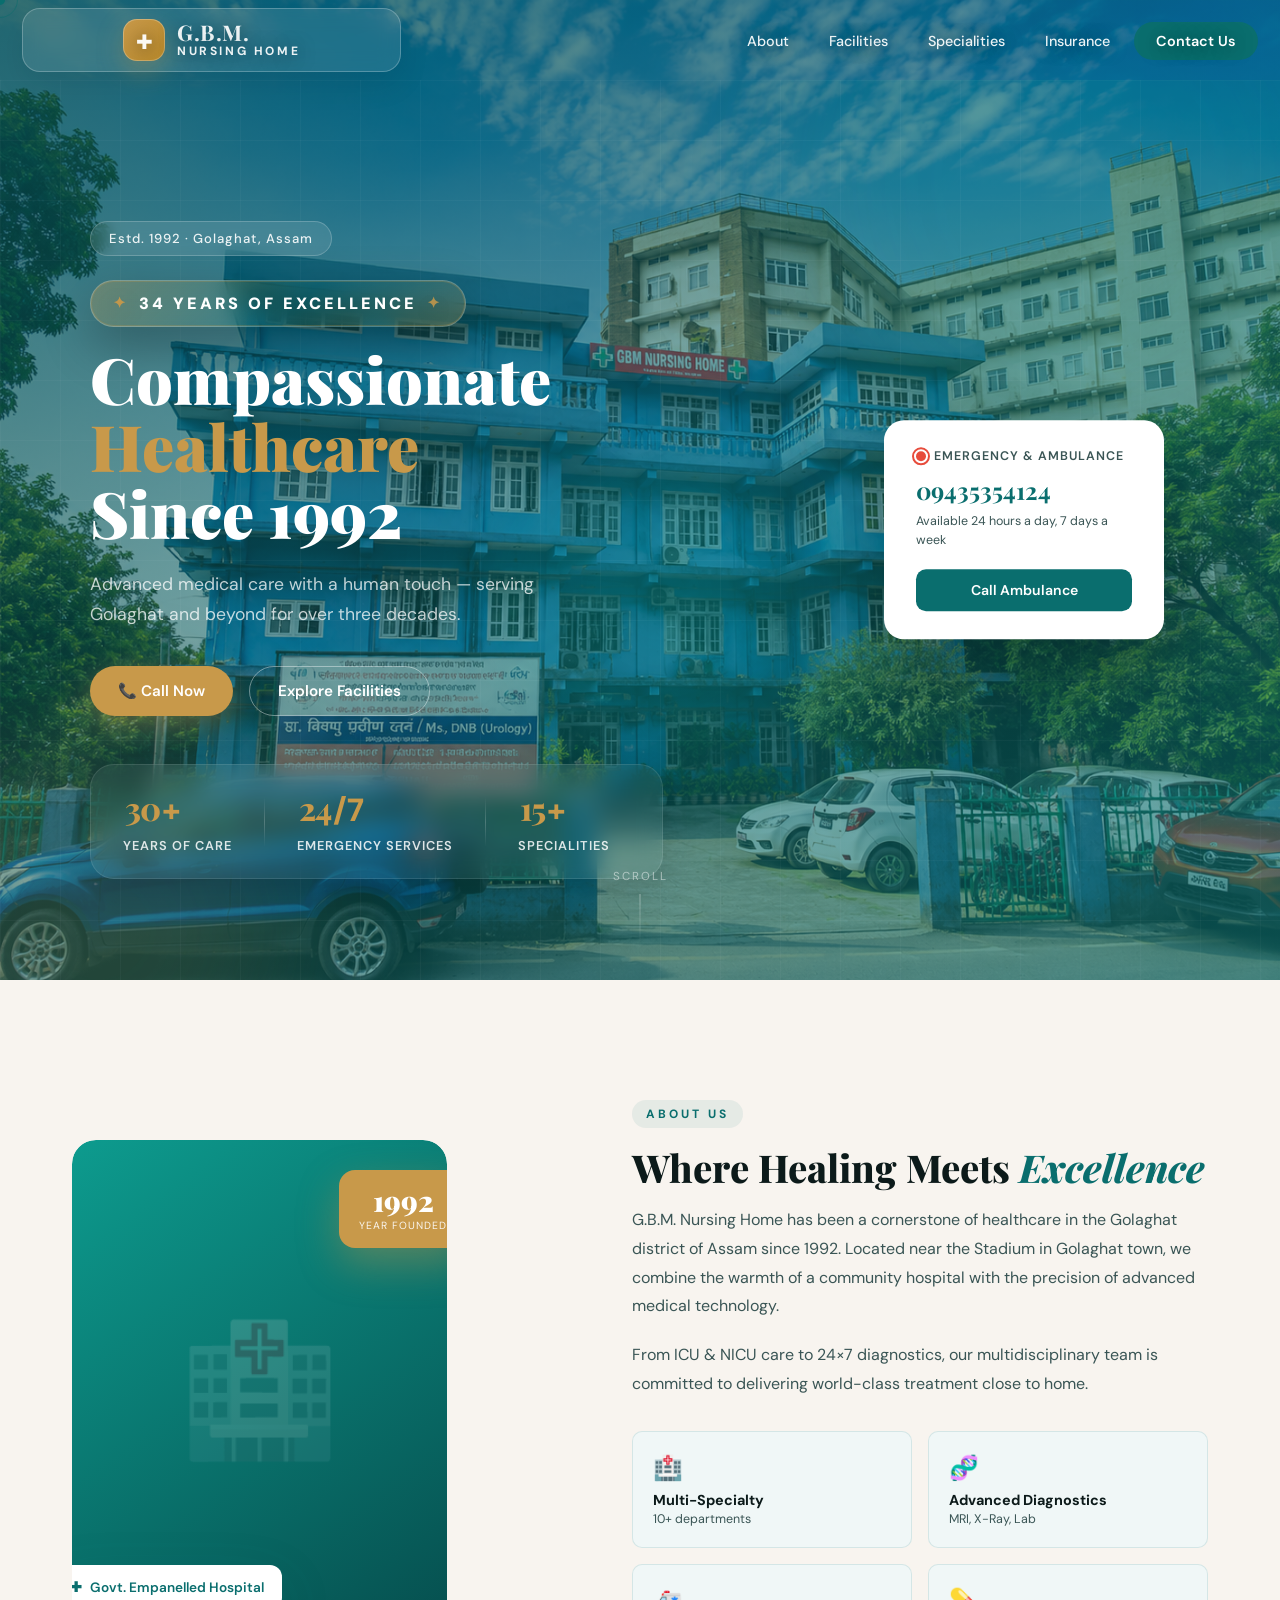
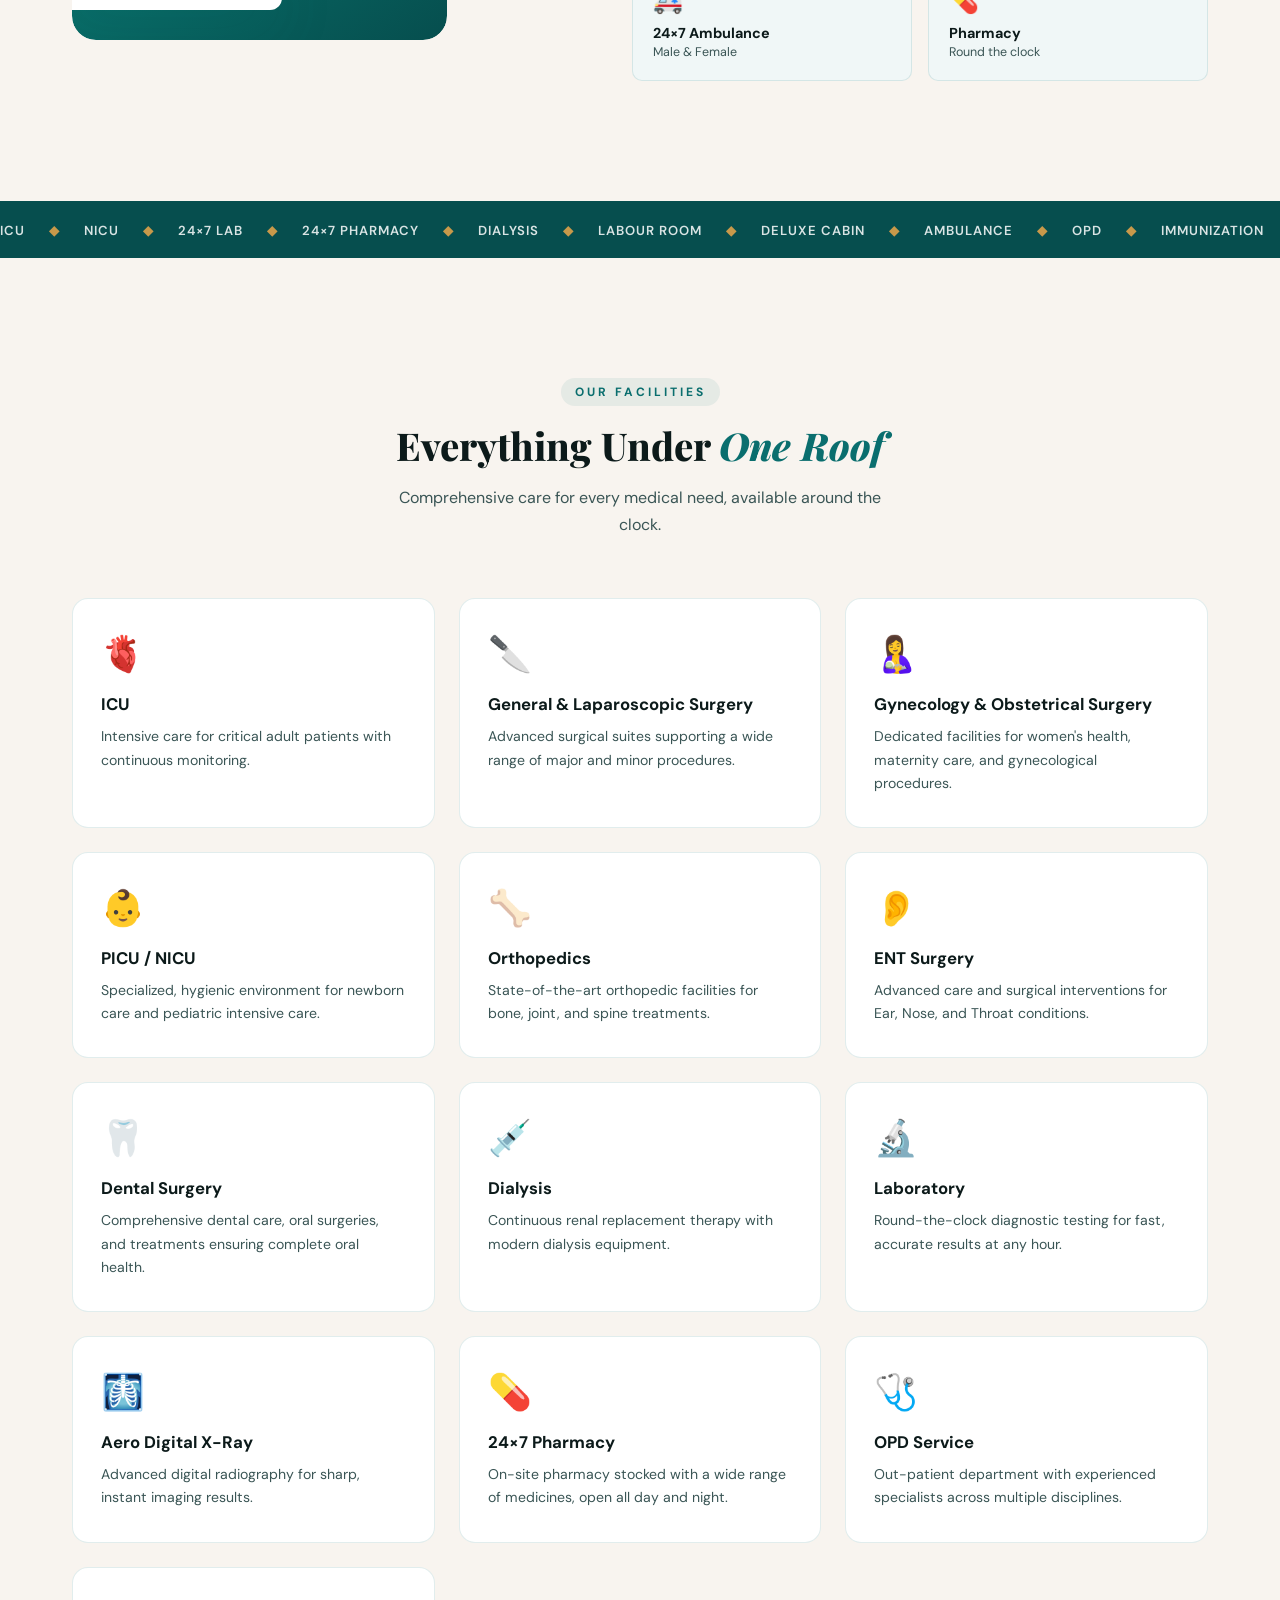
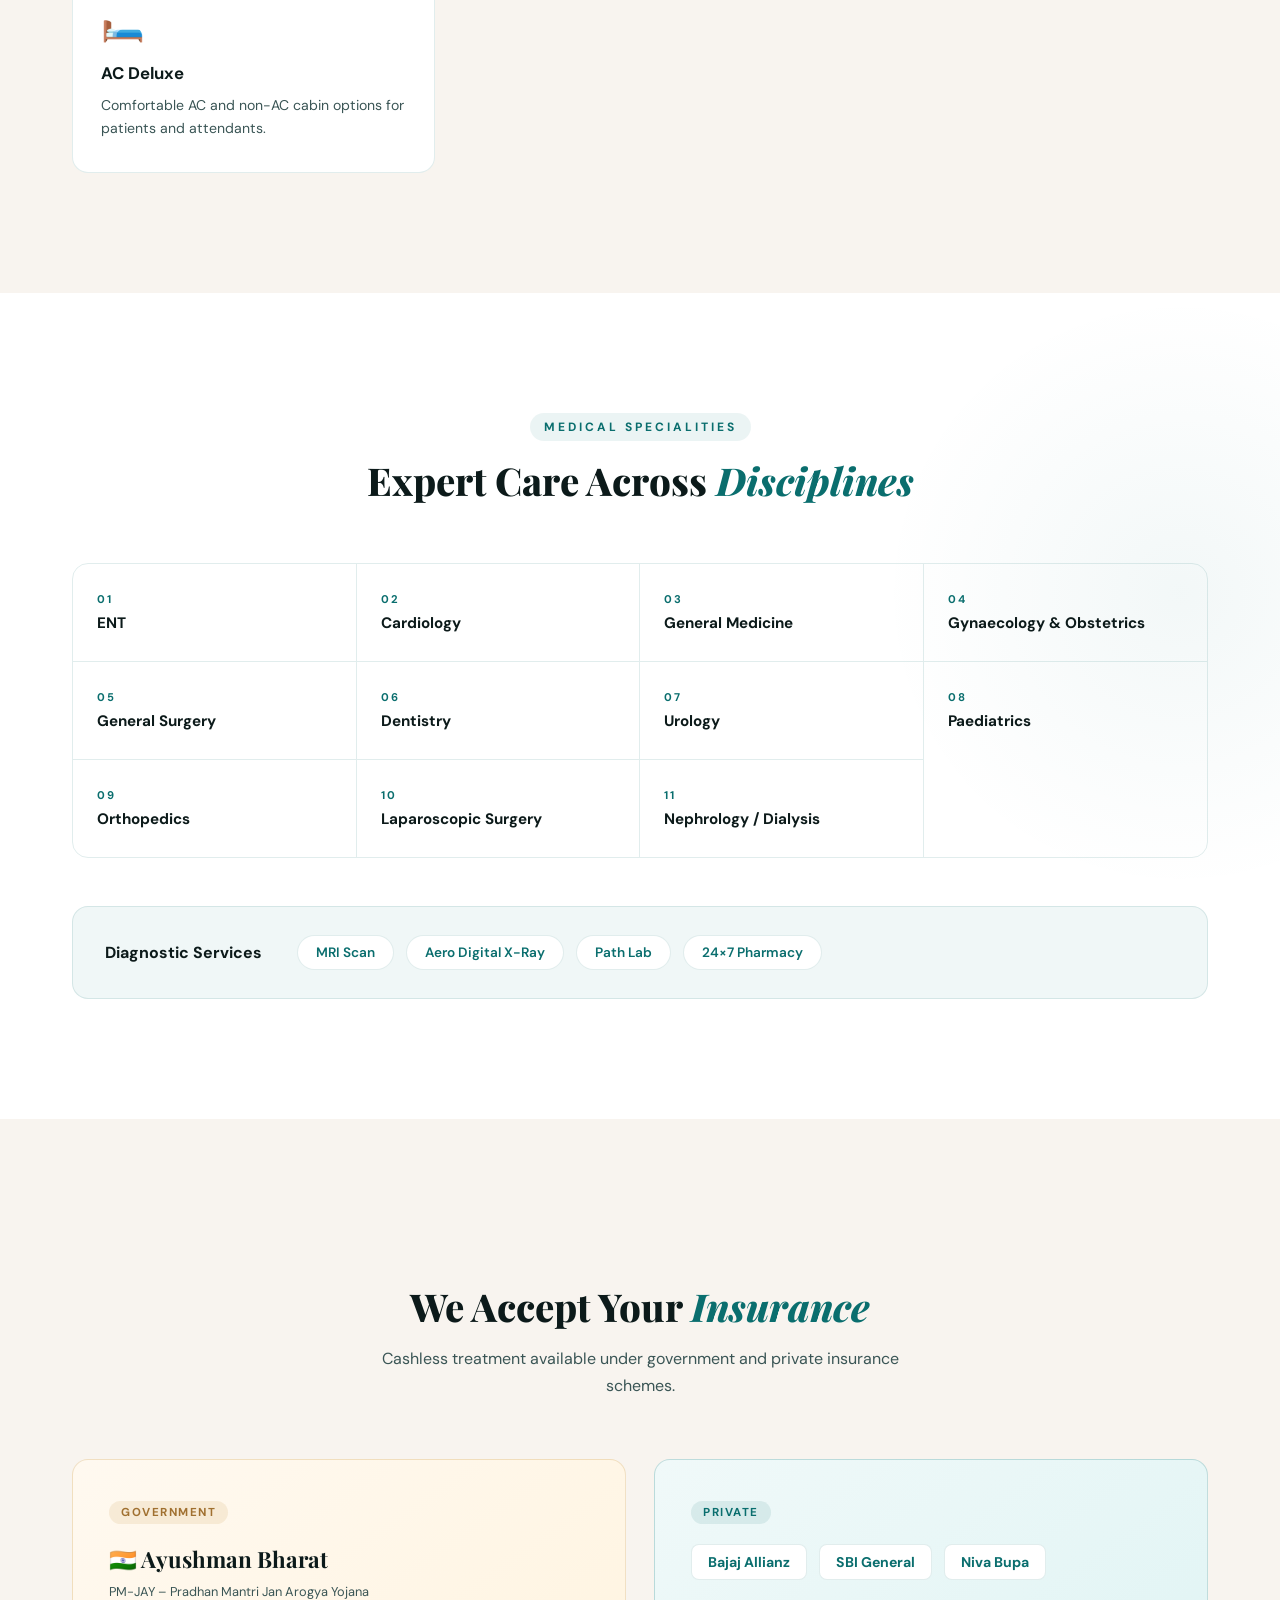
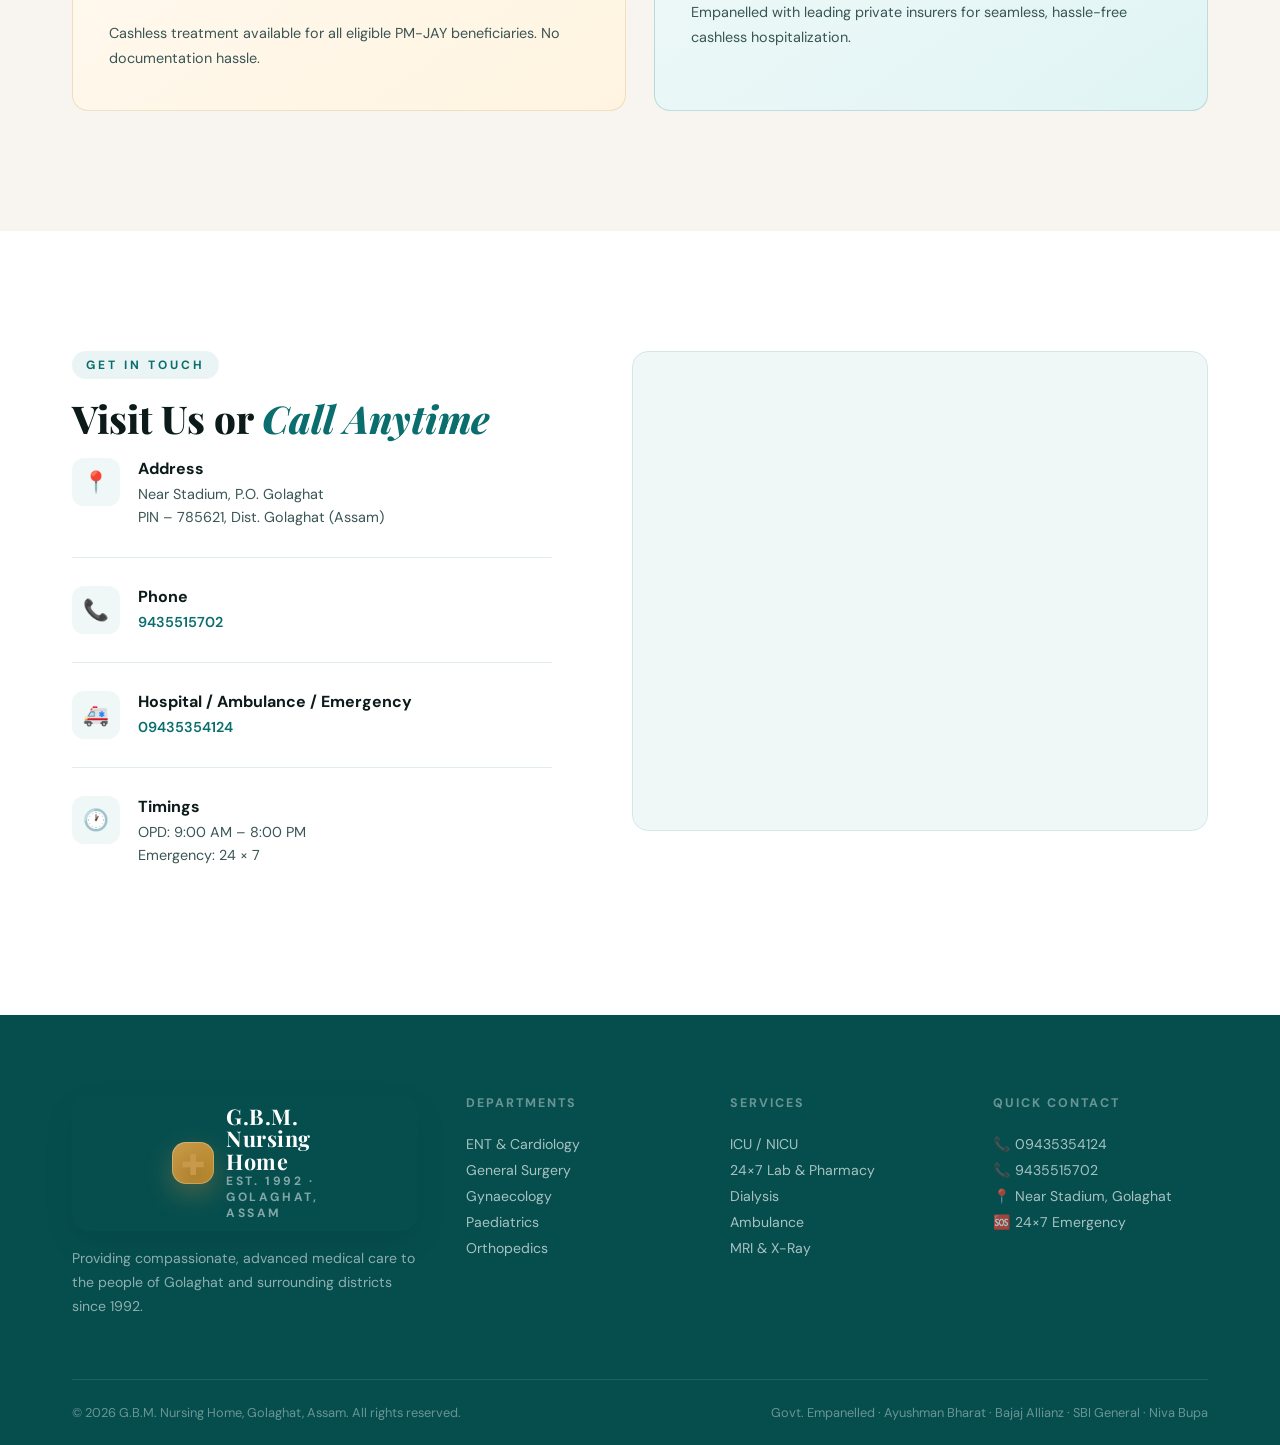
==== commit b938c858: "okay" ====
--- a/index.html
+++ b/index.html
@@ -63,12 +63,12 @@
         <div class="grid-lines"></div>
       </div>
       <div class="hero-content">
-        <div class="hero-badge reveal">Estd. 1994 · Golaghat, Assam</div>
-        <div class="hero-exp reveal">32 YEARS OF EXPERIENCE</div>
+        <div class="hero-badge reveal">Estd. 1992 · Golaghat, Assam</div>
+        <div class="hero-exp reveal">34 years of excellence</div>
         <h1 class="hero-title reveal">
           <span class="line">Compassionate</span>
           <span class="line accent-line">Healthcare</span>
-          <span class="line">Since 1994</span>
+          <span class="line">Since 1992</span>
         </h1>
         <p class="hero-sub reveal">Advanced medical care with a human touch — serving Golaghat and beyond for over three decades.</p>
         <div class="hero-actions reveal">
@@ -116,7 +116,7 @@
             <div class="about-img-bg"></div>
             <div class="about-tag"><span>✚</span> Govt. Empanelled Hospital</div>
             <div class="about-year">
-              <strong>1994</strong>
+              <strong>1992</strong>
               <small>Year Founded</small>
             </div>
           </div>
@@ -124,7 +124,7 @@
         <div class="about-text">
           <div class="section-label reveal-up">About Us</div>
           <h2 class="section-heading reveal-up">Where Healing Meets <em>Excellence</em></h2>
-          <p class="reveal-up">G.B.M. Nursing Home has been a cornerstone of healthcare in the Golaghat district of Assam since 1994. Located near the Stadium in Golaghat town, we combine the warmth of a community hospital with the precision of advanced medical technology.</p>
+          <p class="reveal-up">G.B.M. Nursing Home has been a cornerstone of healthcare in the Golaghat district of Assam since 1992. Located near the Stadium in Golaghat town, we combine the warmth of a community hospital with the precision of advanced medical technology.</p>
           <p class="reveal-up">From ICU & NICU care to 24×7 diagnostics, our multidisciplinary team is committed to delivering world-class treatment close to home.</p>
           <div class="about-pillars reveal-up">
             <div class="pillar">
@@ -188,65 +188,70 @@
         <p class="section-sub reveal-up">Comprehensive care for every medical need, available around the clock.</p>
       </div>
       <div class="facilities-grid">
-        <div class="fac-card reveal-up" data-delay="0">
+        <div class="fac-card reveal-up" data-delay="0" onclick="window.location.href='facilities.html#icu'" style="cursor: pointer;">
           <div class="fac-icon">🫀</div>
-          <h3>ICU & NICU</h3>
-          <p>Intensive care for critical adult and neonatal patients with continuous monitoring.</p>
-        </div>
-        <div class="fac-card reveal-up" data-delay="100">
+          <h3>ICU</h3>
+          <p>Intensive care for critical adult patients with continuous monitoring.</p>
+        </div>
+        <div class="fac-card reveal-up" data-delay="100" onclick="window.location.href='facilities.html#gen-surgery'" style="cursor: pointer;">
+          <div class="fac-icon">🔪</div>
+          <h3>General & Laparoscopic Surgery</h3>
+          <p>Advanced surgical suites supporting a wide range of major and minor procedures.</p>
+        </div>
+        <div class="fac-card reveal-up" data-delay="200" onclick="window.location.href='facilities.html#gynecology'" style="cursor: pointer;">
+          <div class="fac-icon">🤱</div>
+          <h3>Gynecology & Obstetrical Surgery</h3>
+          <p>Dedicated facilities for women's health, maternity care, and gynecological procedures.</p>
+        </div>
+        <div class="fac-card reveal-up" data-delay="0" onclick="window.location.href='facilities.html#picu-nicu'" style="cursor: pointer;">
+          <div class="fac-icon">👶</div>
+          <h3>PICU / NICU</h3>
+          <p>Specialized, hygienic environment for newborn care and pediatric intensive care.</p>
+        </div>
+        <div class="fac-card reveal-up" data-delay="100" onclick="window.location.href='facilities.html#orthopedics'" style="cursor: pointer;">
+          <div class="fac-icon">🦴</div>
+          <h3>Orthopedics</h3>
+          <p>State-of-the-art orthopedic facilities for bone, joint, and spine treatments.</p>
+        </div>
+        <div class="fac-card reveal-up" data-delay="200" onclick="window.location.href='facilities.html#ent'" style="cursor: pointer;">
+          <div class="fac-icon">👂</div>
+          <h3>ENT Surgery</h3>
+          <p>Advanced care and surgical interventions for Ear, Nose, and Throat conditions.</p>
+        </div>
+        <div class="fac-card reveal-up" data-delay="0" onclick="window.location.href='facilities.html#dental'" style="cursor: pointer;">
+          <div class="fac-icon">🦷</div>
+          <h3>Dental Surgery</h3>
+          <p>Comprehensive dental care, oral surgeries, and treatments ensuring complete oral health.</p>
+        </div>
+        <div class="fac-card reveal-up" data-delay="100" onclick="window.location.href='facilities.html#dialysis'" style="cursor: pointer;">
+          <div class="fac-icon">💉</div>
+          <h3>Dialysis</h3>
+          <p>Continuous renal replacement therapy with modern dialysis equipment.</p>
+        </div>
+        <div class="fac-card reveal-up" data-delay="200" onclick="window.location.href='facilities.html#laboratory'" style="cursor: pointer;">
           <div class="fac-icon">🔬</div>
-          <h3>24×7 Laboratory</h3>
+          <h3>Laboratory</h3>
           <p>Round-the-clock diagnostic testing for fast, accurate results at any hour.</p>
         </div>
-        <div class="fac-card reveal-up" data-delay="200">
+        <div class="fac-card reveal-up" data-delay="0" onclick="window.location.href='facilities.html#xray'" style="cursor: pointer;">
           <div class="fac-icon">🩻</div>
           <h3>Aero Digital X-Ray</h3>
           <p>Advanced digital radiography for sharp, instant imaging results.</p>
         </div>
-        <div class="fac-card reveal-up" data-delay="0">
+        <div class="fac-card reveal-up" data-delay="100" onclick="window.location.href='facilities.html#pharmacy'" style="cursor: pointer;">
           <div class="fac-icon">💊</div>
           <h3>24×7 Pharmacy</h3>
           <p>On-site pharmacy stocked with a wide range of medicines, open all day and night.</p>
         </div>
-        <div class="fac-card reveal-up" data-delay="100">
+        <div class="fac-card reveal-up" data-delay="200" onclick="window.location.href='facilities.html#opd'" style="cursor: pointer;">
           <div class="fac-icon">🩺</div>
-          <h3>OPD Services</h3>
+          <h3>OPD Service</h3>
           <p>Out-patient department with experienced specialists across multiple disciplines.</p>
         </div>
-        <div class="fac-card reveal-up" data-delay="200">
-          <div class="fac-icon">💉</div>
-          <h3>24×7 Dialysis</h3>
-          <p>Continuous renal replacement therapy with modern dialysis equipment.</p>
-        </div>
-        <div class="fac-card reveal-up" data-delay="0">
-          <div class="fac-icon">🤱</div>
-          <h3>Labour Room</h3>
-          <p>Fully equipped labour and delivery suite for safe, comfortable childbirth.</p>
-        </div>
-        <div class="fac-card reveal-up" data-delay="100">
+        <div class="fac-card reveal-up" data-delay="0" onclick="window.location.href='facilities.html#ac-delux'" style="cursor: pointer;">
           <div class="fac-icon">🛏️</div>
-          <h3>AC / Deluxe Cabins</h3>
+          <h3>AC Deluxe</h3>
           <p>Comfortable AC and non-AC cabin options for patients and attendants.</p>
-        </div>
-        <div class="fac-card reveal-up" data-delay="200">
-          <div class="fac-icon">🚑</div>
-          <h3>Dedicated Ambulance</h3>
-          <p>Separate male and female ambulances available 24×7 for emergencies.</p>
-        </div>
-        <div class="fac-card reveal-up" data-delay="0">
-          <div class="fac-icon">🧒</div>
-          <h3>Immunization</h3>
-          <p>Complete vaccination programs for children and adults as per national schedule.</p>
-        </div>
-        <div class="fac-card reveal-up" data-delay="100">
-          <div class="fac-icon">🦷</div>
-          <h3>Dental Surgery</h3>
-          <p>Comprehensive dental care including oral surgery, extractions, and prosthetics.</p>
-        </div>
-        <div class="fac-card reveal-up" data-delay="200">
-          <div class="fac-icon">🏋️</div>
-          <h3>General Surgery</h3>
-          <p>Full range of elective and emergency surgical procedures by expert surgeons.</p>
         </div>
       </div>
     </div>
@@ -261,28 +266,27 @@
         <h2 class="section-heading reveal-up">Expert Care Across <em>Disciplines</em></h2>
       </div>
       <div class="spec-grid">
-        <div class="spec-item reveal-up" data-delay="0"><span>01</span><strong>ENT</strong></div>
-        <div class="spec-item reveal-up" data-delay="50"><span>02</span><strong>Cardiology</strong></div>
-        <div class="spec-item reveal-up" data-delay="100"><span>03</span><strong>Gastroenterology</strong></div>
-        <div class="spec-item reveal-up" data-delay="150"><span>04</span><strong>General Medicine</strong></div>
-        <div class="spec-item reveal-up" data-delay="200"><span>05</span><strong>Gynaecology & Obstetrics</strong></div>
-        <div class="spec-item reveal-up" data-delay="250"><span>06</span><strong>General Surgery</strong></div>
-        <div class="spec-item reveal-up" data-delay="0"><span>07</span><strong>Dentistry</strong></div>
-        <div class="spec-item reveal-up" data-delay="50"><span>08</span><strong>Urology</strong></div>
-        <div class="spec-item reveal-up" data-delay="100"><span>09</span><strong>Paediatrics</strong></div>
-        <div class="spec-item reveal-up" data-delay="150"><span>10</span><strong>Orthopedics</strong></div>
-        <div class="spec-item reveal-up" data-delay="200"><span>11</span><strong>Laparoscopic Surgery</strong></div>
-        <div class="spec-item reveal-up" data-delay="250"><span>12</span><strong>Nephrology / Dialysis</strong></div>
+        <div class="spec-item reveal-up" data-delay="0" onclick="window.location.href='facilities.html#ent'" style="cursor:pointer;"><span>01</span><strong>ENT</strong></div>
+        <div class="spec-item reveal-up" data-delay="50" onclick="window.location.href='facilities.html#icu'" style="cursor:pointer;"><span>02</span><strong>Cardiology</strong></div>
+        <div class="spec-item reveal-up" data-delay="100" onclick="window.location.href='facilities.html#opd'" style="cursor:pointer;"><span>03</span><strong>General Medicine</strong></div>
+        <div class="spec-item reveal-up" data-delay="150" onclick="window.location.href='facilities.html#gynecology'" style="cursor:pointer;"><span>04</span><strong>Gynaecology & Obstetrics</strong></div>
+        <div class="spec-item reveal-up" data-delay="200" onclick="window.location.href='facilities.html#gen-surgery'" style="cursor:pointer;"><span>05</span><strong>General Surgery</strong></div>
+        <div class="spec-item reveal-up" data-delay="250" onclick="window.location.href='facilities.html#dental'" style="cursor:pointer;"><span>06</span><strong>Dentistry</strong></div>
+        <div class="spec-item reveal-up" data-delay="0" onclick="window.location.href='facilities.html#opd'" style="cursor:pointer;"><span>07</span><strong>Urology</strong></div>
+        <div class="spec-item reveal-up" data-delay="50" onclick="window.location.href='facilities.html#picu-nicu'" style="cursor:pointer;"><span>08</span><strong>Paediatrics</strong></div>
+        <div class="spec-item reveal-up" data-delay="100" onclick="window.location.href='facilities.html#orthopedics'" style="cursor:pointer;"><span>09</span><strong>Orthopedics</strong></div>
+        <div class="spec-item reveal-up" data-delay="150" onclick="window.location.href='facilities.html#gen-surgery'" style="cursor:pointer;"><span>10</span><strong>Laparoscopic Surgery</strong></div>
+        <div class="spec-item reveal-up" data-delay="200" onclick="window.location.href='facilities.html#dialysis'" style="cursor:pointer;"><span>11</span><strong>Nephrology / Dialysis</strong></div>
       </div>
 
       <!-- Diagnostic services -->
       <div class="diag-row reveal-up">
         <div class="diag-title">Diagnostic Services</div>
         <div class="diag-tags">
-          <span>MRI Scan</span>
-          <span>Aero Digital X-Ray</span>
-          <span>Path Lab</span>
-          <span>24×7 Pharmacy</span>
+          <span onclick="window.location.href='facilities.html#xray'" style="cursor:pointer;">MRI Scan</span>
+          <span onclick="window.location.href='facilities.html#xray'" style="cursor:pointer;">Aero Digital X-Ray</span>
+          <span onclick="window.location.href='facilities.html#laboratory'" style="cursor:pointer;">Path Lab</span>
+          <span onclick="window.location.href='facilities.html#pharmacy'" style="cursor:pointer;">24×7 Pharmacy</span>
         </div>
       </div>
     </div>
@@ -377,10 +381,10 @@
             <span class="logo-cross">✚</span>
             <div>
               <strong>G.B.M. Nursing Home</strong>
-              <small>Est. 1994 · Golaghat, Assam</small>
-            </div>
-          </div>
-          <p>Providing compassionate, advanced medical care to the people of Golaghat and surrounding districts since 1994.</p>
+              <small>Est. 1992 · Golaghat, Assam</small>
+            </div>
+          </div>
+          <p>Providing compassionate, advanced medical care to the people of Golaghat and surrounding districts since 1992.</p>
         </div>
         <div class="footer-links-col">
           <strong>Departments</strong>
--- a/style.css
+++ b/style.css
@@ -4,29 +4,39 @@
    ============================================= */
 
 /* ---- RESET & BASE ---- */
-*, *::before, *::after { box-sizing: border-box; margin: 0; padding: 0; }
-html { scroll-behavior: smooth; font-size: 16px; }
+*,
+*::before,
+*::after {
+  box-sizing: border-box;
+  margin: 0;
+  padding: 0;
+}
+
+html {
+  scroll-behavior: smooth;
+  font-size: 16px;
+}
 
 :root {
-  --teal:       #0a6e6e;
+  --teal: #0a6e6e;
   --teal-light: #0d9b8e;
-  --teal-dark:  #064e4e;
-  --gold:       #c8994a;
-  --cream:      #f8f4ef;
-  --white:      #ffffff;
-  --dark:       #0c1a1a;
-  --mid:        #3a5555;
-  --light-bg:   #f0f7f7;
-  --card-bg:    #ffffff;
-  --border:     rgba(10,110,110,0.12);
-  --shadow:     0 20px 60px rgba(10,110,110,0.12);
-  --shadow-sm:  0 4px 20px rgba(10,110,110,0.08);
+  --teal-dark: #064e4e;
+  --gold: #c8994a;
+  --cream: #f8f4ef;
+  --white: #ffffff;
+  --dark: #0c1a1a;
+  --mid: #3a5555;
+  --light-bg: #f0f7f7;
+  --card-bg: #ffffff;
+  --border: rgba(10, 110, 110, 0.12);
+  --shadow: 0 20px 60px rgba(10, 110, 110, 0.12);
+  --shadow-sm: 0 4px 20px rgba(10, 110, 110, 0.08);
 
   --font-display: 'Playfair Display', Georgia, serif;
-  --font-body:    'DM Sans', sans-serif;
-  --radius:       16px;
-  --radius-sm:    10px;
-  --transition:   0.4s cubic-bezier(0.25, 0.46, 0.45, 0.94);
+  --font-body: 'DM Sans', sans-serif;
+  --radius: 16px;
+  --radius-sm: 10px;
+  --transition: 0.4s cubic-bezier(0.25, 0.46, 0.45, 0.94);
 }
 
 body {
@@ -37,9 +47,20 @@
   cursor: none;
 }
 
-a { color: inherit; text-decoration: none; }
-img { max-width: 100%; display: block; }
-em { font-style: italic; color: var(--teal); }
+a {
+  color: inherit;
+  text-decoration: none;
+}
+
+img {
+  max-width: 100%;
+  display: block;
+}
+
+em {
+  font-style: italic;
+  color: var(--teal);
+}
 
 .container {
   max-width: 1200px;
@@ -49,112 +70,187 @@
 
 /* ---- PRELOADER ---- */
 #preloader {
-  position: fixed; inset: 0;
+  position: fixed;
+  inset: 0;
   background: var(--teal-dark);
-  display: flex; flex-direction: column;
-  align-items: center; justify-content: center;
+  display: flex;
+  flex-direction: column;
+  align-items: center;
+  justify-content: center;
   z-index: 9999;
   transition: opacity 0.6s ease, transform 0.6s ease;
 }
-#preloader.hide { opacity: 0; pointer-events: none; }
+
+#preloader.hide {
+  opacity: 0;
+  pointer-events: none;
+}
 
 .pre-cross {
-  width: 60px; height: 60px;
+  width: 60px;
+  height: 60px;
   position: relative;
   animation: spin 1.2s linear infinite;
   margin-bottom: 20px;
 }
+
 .pre-cross span {
-  position: absolute; background: var(--gold);
+  position: absolute;
+  background: var(--gold);
   border-radius: 4px;
 }
-.pre-cross span:first-child { width: 8px; height: 60px; left: 26px; top: 0; }
-.pre-cross span:last-child  { width: 60px; height: 8px; left: 0; top: 26px; }
+
+.pre-cross span:first-child {
+  width: 8px;
+  height: 60px;
+  left: 26px;
+  top: 0;
+}
+
+.pre-cross span:last-child {
+  width: 60px;
+  height: 8px;
+  left: 0;
+  top: 26px;
+}
 
 .pre-text {
-  color: rgba(255,255,255,0.7);
+  color: rgba(255, 255, 255, 0.7);
   font-family: var(--font-display);
   font-size: 1.1rem;
   letter-spacing: 3px;
   animation: pulse 1.2s ease-in-out infinite;
 }
 
-@keyframes spin { to { transform: rotate(360deg); } }
-@keyframes pulse { 0%,100%{opacity:0.5} 50%{opacity:1} }
+@keyframes spin {
+  to {
+    transform: rotate(360deg);
+  }
+}
+
+@keyframes pulse {
+
+  0%,
+  100% {
+    opacity: 0.5
+  }
+
+  50% {
+    opacity: 1
+  }
+}
 
 /* ---- CUSTOM CURSOR ---- */
 #cursor {
-  width: 10px; height: 10px;
+  width: 10px;
+  height: 10px;
   background: var(--teal);
   border-radius: 50%;
-  position: fixed; pointer-events: none;
-  z-index: 9999; transform: translate(-50%,-50%);
+  position: fixed;
+  pointer-events: none;
+  z-index: 9999;
+  transform: translate(-50%, -50%);
   transition: width 0.2s, height 0.2s, background 0.2s;
 }
+
 #cursor-follower {
-  width: 36px; height: 36px;
+  width: 36px;
+  height: 36px;
   border: 1.5px solid var(--teal);
   border-radius: 50%;
-  position: fixed; pointer-events: none;
-  z-index: 9998; transform: translate(-50%,-50%);
+  position: fixed;
+  pointer-events: none;
+  z-index: 9998;
+  transform: translate(-50%, -50%);
   transition: 0.12s ease-out;
   opacity: 0.5;
 }
-body.cursor-hover #cursor { width: 18px; height: 18px; background: var(--gold); }
-body.cursor-hover #cursor-follower { width: 50px; height: 50px; opacity: 0.3; }
+
+body.cursor-hover #cursor {
+  width: 18px;
+  height: 18px;
+  background: var(--gold);
+}
+
+body.cursor-hover #cursor-follower {
+  width: 50px;
+  height: 50px;
+  opacity: 0.3;
+}
 
 /* ---- NAVBAR ---- */
 #navbar {
-  position: fixed; top: 0; left: 0; right: 0;
+  position: fixed;
+  top: 0;
+  left: 0;
+  right: 0;
   z-index: 1000;
   padding: 0 22px;
   transition: background 0.4s, box-shadow 0.4s, padding 0.4s;
 }
+
 #navbar:not(.scrolled) {
   background: transparent;
 }
+
 #navbar:not(.scrolled) .nav-logo strong,
 #navbar:not(.scrolled) .nav-logo small,
 #navbar:not(.scrolled) .nav-links li a {
-  color: rgba(255,255,255,0.92);
-  text-shadow: 0 2px 18px rgba(0,0,0,0.55);
-}
+  color: rgba(255, 255, 255, 0.92);
+  text-shadow: 0 2px 18px rgba(0, 0, 0, 0.55);
+}
+
 #navbar:not(.scrolled) .logo-cross {
-  -webkit-text-fill-color: rgba(255,255,255,0.95);
-  text-shadow: 0 2px 18px rgba(0,0,0,0.55);
-}
+  -webkit-text-fill-color: rgba(255, 255, 255, 0.95);
+  text-shadow: 0 2px 18px rgba(0, 0, 0, 0.55);
+}
+
 #navbar:not(.scrolled) .nav-links li a:hover {
   color: #ffffff;
-  background: rgba(255,255,255,0.14);
-}
+  background: rgba(255, 255, 255, 0.14);
+}
+
 #navbar:not(.scrolled) .nav-links li a.active {
   color: #ffffff !important;
-  background: rgba(255,255,255,0.18);
+  background: rgba(255, 255, 255, 0.18);
   font-weight: 700;
 }
+
 #navbar:not(.scrolled) .hamburger span {
-  background: rgba(255,255,255,0.92);
-  box-shadow: 0 2px 18px rgba(0,0,0,0.55);
-}
+  background: rgba(255, 255, 255, 0.92);
+  box-shadow: 0 2px 18px rgba(0, 0, 0, 0.55);
+}
+
 #navbar.scrolled {
-  background: rgba(255,255,255,0.96);
+  background: rgba(255, 255, 255, 0.96);
   backdrop-filter: blur(12px);
-  box-shadow: 0 2px 30px rgba(10,110,110,0.1);
+  box-shadow: 0 2px 30px rgba(10, 110, 110, 0.1);
   padding: 0 40px;
 }
+
 .nav-inner {
   width: 100%;
   max-width: none;
   margin: 0;
-  display: flex; align-items: center; justify-content: space-between;
+  display: flex;
+  align-items: center;
+  justify-content: space-between;
   height: 80px;
 }
+
 .nav-logo {
-  display: flex; align-items: center; gap: 12px;
+  display: flex;
+  align-items: center;
+  gap: 12px;
   font-family: var(--font-display);
   transition: opacity var(--transition);
 }
-.nav-logo > div { display: flex; flex-direction: column; }
+
+.nav-logo>div {
+  display: flex;
+  flex-direction: column;
+}
+
 .nav-logo strong {
   display: block;
   font-size: clamp(1.35rem, 1.1vw, 1.6rem);
@@ -162,7 +258,8 @@
   letter-spacing: 0.5px;
   color: var(--teal);
 }
-.nav-logo small  {
+
+.nav-logo small {
   display: block;
   font-size: clamp(0.75rem, 0.75vw, 0.9rem);
   letter-spacing: 2.6px;
@@ -176,105 +273,156 @@
 .nav-logo {
   padding: 10px 100px;
   border-radius: 18px;
-  box-shadow: 0 12px 32px rgba(0,0,0,0.08);
+  box-shadow: 0 12px 32px rgba(0, 0, 0, 0.08);
   transform: translateZ(0);
 }
+
 #navbar.scrolled .nav-logo {
-  background: linear-gradient(135deg, rgba(10,110,110,0.08), rgba(200,153,74,0.08));
-  border: 1px solid rgba(10,110,110,0.18);
-}
+  background: linear-gradient(135deg, rgba(10, 110, 110, 0.08), rgba(200, 153, 74, 0.08));
+  border: 1px solid rgba(10, 110, 110, 0.18);
+}
+
 #navbar:not(.scrolled) .nav-logo {
-  background: rgba(255,255,255,0.10);
-  border: 1px solid rgba(255,255,255,0.24);
+  background: rgba(255, 255, 255, 0.10);
+  border: 1px solid rgba(255, 255, 255, 0.24);
   backdrop-filter: blur(10px);
 }
-.nav-logo:hover{
-  box-shadow: 0 18px 48px rgba(0,0,0,0.14);
+
+.nav-logo:hover {
+  box-shadow: 0 18px 48px rgba(0, 0, 0, 0.14);
   transform: translateY(-1px);
 }
+
 .logo-cross {
-  width: 42px; height: 42px;
-  display: grid; place-items: center;
+  width: 42px;
+  height: 42px;
+  display: grid;
+  place-items: center;
   border-radius: 14px;
   font-size: 1.25rem;
   color: #fff;
   background: linear-gradient(135deg, var(--gold), #b8892a);
   box-shadow:
-    0 10px 26px rgba(200,153,74,0.35),
-    0 0 0 1px rgba(255,255,255,0.25) inset;
+    0 10px 26px rgba(200, 153, 74, 0.35),
+    0 0 0 1px rgba(255, 255, 255, 0.25) inset;
   flex: 0 0 auto;
-  text-shadow: 0 8px 20px rgba(0,0,0,0.28);
-}
-#navbar.scrolled .logo-cross{
+  text-shadow: 0 8px 20px rgba(0, 0, 0, 0.28);
+}
+
+#navbar.scrolled .logo-cross {
   background: linear-gradient(135deg, var(--teal-light), var(--teal-dark));
   box-shadow:
-    0 10px 26px rgba(10,110,110,0.28),
-    0 0 0 1px rgba(255,255,255,0.35) inset;
+    0 10px 26px rgba(10, 110, 110, 0.28),
+    0 0 0 1px rgba(255, 255, 255, 0.35) inset;
 }
 
 .nav-links {
-  list-style: none; display: flex; gap: 8px; align-items: center;
-}
+  list-style: none;
+  display: flex;
+  gap: 8px;
+  align-items: center;
+}
+
 .nav-links li a {
-  padding: 8px 16px; border-radius: 100px;
-  font-size: 0.9rem; font-weight: 500;
+  padding: 8px 16px;
+  border-radius: 100px;
+  font-size: 0.9rem;
+  font-weight: 500;
   color: var(--mid);
   transition: color var(--transition), background var(--transition);
 }
-.nav-links li a:hover { color: var(--teal); background: rgba(10,110,110,0.07); }
+
+.nav-links li a:hover {
+  color: var(--teal);
+  background: rgba(10, 110, 110, 0.07);
+}
+
 .nav-links .nav-cta {
-  background: var(--teal); color: white !important;
-  padding: 10px 22px; border-radius: 100px;
+  background: var(--teal);
+  color: white !important;
+  padding: 10px 22px;
+  border-radius: 100px;
   font-weight: 600;
   transition: background var(--transition), transform var(--transition), box-shadow var(--transition) !important;
 }
+
 .nav-links .nav-cta:hover {
   background: var(--teal-dark) !important;
   transform: translateY(-2px);
-  box-shadow: 0 8px 24px rgba(10,110,110,0.3);
-}
-
-.hamburger { display: none; background: none; border: none; cursor: pointer; flex-direction: column; gap: 5px; padding: 4px; }
-.hamburger span { display: block; width: 26px; height: 2px; background: var(--teal); border-radius: 2px; transition: var(--transition); }
+  box-shadow: 0 8px 24px rgba(10, 110, 110, 0.3);
+}
+
+.hamburger {
+  display: none;
+  background: none;
+  border: none;
+  cursor: pointer;
+  flex-direction: column;
+  gap: 5px;
+  padding: 4px;
+}
+
+.hamburger span {
+  display: block;
+  width: 26px;
+  height: 2px;
+  background: var(--teal);
+  border-radius: 2px;
+  transition: var(--transition);
+}
 
 .mobile-menu {
-  display: none; flex-direction: column; gap: 0;
-  background: white; padding: 8px 0;
+  display: none;
+  flex-direction: column;
+  gap: 0;
+  background: white;
+  padding: 8px 0;
   border-top: 1px solid var(--border);
 }
+
 .mobile-menu a {
-  display: block; padding: 14px 24px;
-  font-size: 1rem; font-weight: 500; color: var(--mid);
+  display: block;
+  padding: 14px 24px;
+  font-size: 1rem;
+  font-weight: 500;
+  color: var(--mid);
   border-bottom: 1px solid var(--border);
   transition: background var(--transition), color var(--transition);
 }
-.mobile-menu a:hover { background: var(--light-bg); color: var(--teal); }
-.mobile-menu.open { display: flex; }
+
+.mobile-menu a:hover {
+  background: var(--light-bg);
+  color: var(--teal);
+}
+
+.mobile-menu.open {
+  display: flex;
+}
 
 /* ---- HERO ---- */
-.nav-hero{
+.nav-hero {
   position: relative;
-  background-image: url("building.jpg");
+  background-image: url("main building 2.png");
   background-size: cover;
   background-position: center;
   background-repeat: no-repeat;
   background-attachment: scroll;
 }
-.nav-hero::before{
+
+.nav-hero::before {
   content: "";
   position: absolute;
   inset: 0;
-  background: linear-gradient(
-    145deg,
-    rgba(6,78,78,0.80) 0%,
-    rgba(10,92,92,0.55) 45%,
-    rgba(13,117,117,0.65) 100%
-  );
+  background: linear-gradient(145deg,
+      rgba(6, 78, 78, 0.80) 0%,
+      rgba(10, 92, 92, 0.55) 45%,
+      rgba(13, 117, 117, 0.65) 100%);
   pointer-events: none;
   z-index: 0;
 }
+
 #navbar,
-#hero{
+#hero {
   position: relative;
   z-index: 1;
 }
@@ -282,48 +430,98 @@
 #hero {
   min-height: 100vh;
   background: transparent;
-  display: flex; align-items: center;
-  position: relative; overflow: hidden;
+  display: flex;
+  align-items: center;
+  position: relative;
+  overflow: hidden;
   padding: 120px 40px 80px;
 }
 
-.hero-bg { position: absolute; inset: 0; pointer-events: none; }
+.hero-bg {
+  position: absolute;
+  inset: 0;
+  pointer-events: none;
+}
 
 .hero-blob {
-  position: absolute; border-radius: 50%;
-  filter: blur(80px); opacity: 0.15;
-}
-.blob1 { width: 600px; height: 600px; background: var(--teal-light); top: -200px; right: -100px; animation: drift 12s ease-in-out infinite; }
-.blob2 { width: 400px; height: 400px; background: var(--gold); bottom: -150px; left: -100px; animation: drift 16s ease-in-out infinite reverse; }
-.blob3 { width: 300px; height: 300px; background: #0ff; top: 40%; left: 40%; animation: drift 10s ease-in-out infinite 2s; }
+  position: absolute;
+  border-radius: 50%;
+  filter: blur(80px);
+  opacity: 0.15;
+}
+
+.blob1 {
+  width: 600px;
+  height: 600px;
+  background: var(--teal-light);
+  top: -200px;
+  right: -100px;
+  animation: drift 12s ease-in-out infinite;
+}
+
+.blob2 {
+  width: 400px;
+  height: 400px;
+  background: var(--gold);
+  bottom: -150px;
+  left: -100px;
+  animation: drift 16s ease-in-out infinite reverse;
+}
+
+.blob3 {
+  width: 300px;
+  height: 300px;
+  background: #0ff;
+  top: 40%;
+  left: 40%;
+  animation: drift 10s ease-in-out infinite 2s;
+}
 
 @keyframes drift {
-  0%,100% { transform: translate(0,0) scale(1); }
-  33%      { transform: translate(30px,-20px) scale(1.05); }
-  66%      { transform: translate(-20px,30px) scale(0.95); }
+
+  0%,
+  100% {
+    transform: translate(0, 0) scale(1);
+  }
+
+  33% {
+    transform: translate(30px, -20px) scale(1.05);
+  }
+
+  66% {
+    transform: translate(-20px, 30px) scale(0.95);
+  }
 }
 
 .grid-lines {
-  position: absolute; inset: 0;
+  position: absolute;
+  inset: 0;
   background-image:
-    linear-gradient(rgba(255,255,255,0.03) 1px, transparent 1px),
-    linear-gradient(90deg, rgba(255,255,255,0.03) 1px, transparent 1px);
+    linear-gradient(rgba(255, 255, 255, 0.03) 1px, transparent 1px),
+    linear-gradient(90deg, rgba(255, 255, 255, 0.03) 1px, transparent 1px);
   background-size: 60px 60px;
 }
 
 .hero-content {
-  position: relative; z-index: 2;
+  position: relative;
+  z-index: 2;
   max-width: 620px;
-  margin-left: clamp(12px, 3vw, 64px);
+  margin-left: clamp(50px, 3vw, 64px);
 }
 
 .hero-badge {
-  display: inline-flex; align-items: center; gap: 8px;
-  background: rgba(255,255,255,0.1); backdrop-filter: blur(8px);
-  border: 1px solid rgba(255,255,255,0.2);
-  color: rgba(255,255,255,0.9);
-  padding: 8px 18px; border-radius: 100px;
-  font-size: 0.82rem; letter-spacing: 1px; font-weight: 500;
+  display: inline-flex;
+  align-items: center;
+  gap: 8px;
+  background: rgba(255, 255, 255, 0.1);
+  backdrop-filter: blur(8px);
+  border: 1px solid rgba(255, 255, 255, 0.2);
+  color: rgba(255, 255, 255, 0.9);
+  padding: 8px 18px;
+  border-radius: 100px;
+  font-size: 0.82rem;
+  letter-spacing: 1px;
+  font-weight: 500;
   margin-bottom: 24px;
 }
 
@@ -332,13 +530,11 @@
   align-items: center;
   justify-content: center;
   gap: 10px;
-  background: linear-gradient(
-    135deg,
-    rgba(200,153,74,0.32) 0%,
-    rgba(10,110,110,0.18) 55%,
-    rgba(200,153,74,0.26) 100%
-  );
-  border: 1px solid rgba(255,255,255,0.22);
+  background: linear-gradient(135deg,
+      rgba(200, 153, 74, 0.32) 0%,
+      rgba(10, 110, 110, 0.18) 55%,
+      rgba(200, 153, 74, 0.26) 100%);
+  border: 1px solid rgba(255, 255, 255, 0.22);
   color: #ffffff;
   padding: 12px 22px;
   border-radius: 999px;
@@ -348,32 +544,35 @@
   font-size: 1.02rem;
   margin-bottom: 18px;
   box-shadow:
-    0 18px 50px rgba(0,0,0,0.30),
-    0 0 0 1px rgba(200,153,74,0.25) inset;
+    0 18px 50px rgba(0, 0, 0, 0.30),
+    0 0 0 1px rgba(200, 153, 74, 0.25) inset;
   backdrop-filter: blur(10px);
   position: relative;
   transform: translateZ(0);
 }
+
 .hero-exp::before,
-.hero-exp::after{
+.hero-exp::after {
   content: "✦";
-  color: rgba(200,153,74,0.95);
+  color: rgba(200, 153, 74, 0.95);
   font-size: 0.95rem;
   line-height: 1;
-  text-shadow: 0 8px 22px rgba(0,0,0,0.35);
-}
-.hero-exp::after{
+  text-shadow: 0 8px 22px rgba(0, 0, 0, 0.35);
+}
+
+.hero-exp::after {
   opacity: 0.9;
 }
-.hero-exp:hover{
+
+.hero-exp:hover {
   box-shadow:
-    0 22px 65px rgba(0,0,0,0.34),
-    0 0 0 1px rgba(200,153,74,0.35) inset;
+    0 22px 65px rgba(0, 0, 0, 0.34),
+    0 0 0 1px rgba(200, 153, 74, 0.35) inset;
   transform: translateY(-1px);
 }
 
 @media (max-width: 600px) {
-  .hero-exp{
+  .hero-exp {
     font-size: 0.95rem;
     letter-spacing: 2.4px;
     padding: 11px 18px;
@@ -383,254 +582,567 @@
 .hero-title {
   font-family: var(--font-display);
   font-size: clamp(2.8rem, 5vw, 5rem);
-  font-weight: 900; line-height: 1.05;
-  color: white; margin-bottom: 24px;
-}
-.hero-title .line { display: block; }
-.hero-title .accent-line { color: var(--gold); }
+  font-weight: 900;
+  line-height: 1.05;
+  color: white;
+  margin-bottom: 24px;
+}
+
+.hero-title .line {
+  display: block;
+}
+
+.hero-title .accent-line {
+  color: var(--gold);
+}
 
 .hero-sub {
-  color: rgba(255,255,255,0.75); font-size: 1.1rem; line-height: 1.7;
-  max-width: 480px; margin-bottom: 36px;
+  color: rgba(255, 255, 255, 0.75);
+  font-size: 1.1rem;
+  line-height: 1.7;
+  max-width: 480px;
+  margin-bottom: 36px;
 }
 
 .hero-actions {
-  display: flex; gap: 16px; flex-wrap: wrap; margin-bottom: 48px;
-}
+  display: flex;
+  gap: 16px;
+  flex-wrap: wrap;
+  margin-bottom: 48px;
+}
+
 .btn {
-  display: inline-flex; align-items: center; gap: 8px;
-  padding: 14px 28px; border-radius: 100px;
-  font-weight: 600; font-size: 0.95rem;
-  transition: all 0.3s ease; cursor: pointer;
-}
+  display: inline-flex;
+  align-items: center;
+  gap: 8px;
+  padding: 14px 28px;
+  border-radius: 100px;
+  font-weight: 600;
+  font-size: 0.95rem;
+  transition: all 0.3s ease;
+  cursor: pointer;
+}
+
 .btn-primary {
-  background: var(--gold); color: white;
-  box-shadow: 0 8px 30px rgba(200,153,74,0.4);
-}
+  background: var(--gold);
+  color: white;
+  box-shadow: 0 8px 30px rgba(200, 153, 74, 0.4);
+}
+
 .btn-primary:hover {
-  background: #b8892a; transform: translateY(-3px);
-  box-shadow: 0 14px 40px rgba(200,153,74,0.5);
-}
+  background: #b8892a;
+  transform: translateY(-3px);
+  box-shadow: 0 14px 40px rgba(200, 153, 74, 0.5);
+}
+
 .btn-ghost {
-  border: 1.5px solid rgba(255,255,255,0.4);
-  color: white; background: transparent;
-}
-.btn-ghost:hover { background: rgba(255,255,255,0.1); transform: translateY(-3px); }
+  border: 1.5px solid rgba(255, 255, 255, 0.4);
+  color: white;
+  background: transparent;
+}
+
+.btn-ghost:hover {
+  background: rgba(255, 255, 255, 0.1);
+  transform: translateY(-3px);
+}
 
 .hero-stats {
-  display: flex; gap: 0; align-items: center;
-}
-.stat { text-align: center; padding: 0 24px; }
-.stat:first-child { padding-left: 0; }
+  display: flex;
+  gap: 12px;
+  align-items: center;
+  background: rgba(255, 255, 255, 0.05);
+  backdrop-filter: blur(12px);
+  padding: 24px 32px;
+  border-radius: 24px;
+  border: 1px solid rgba(255, 255, 255, 0.1);
+  width: fit-content;
+  box-shadow: 0 15px 35px rgba(0, 0, 0, 0.15);
+}
+
+.stat {
+  text-align: left;
+  padding: 0 20px;
+  transition: transform 0.3s ease;
+}
+
+.stat:hover {
+  transform: translateY(-5px);
+}
+
+.stat:first-child {
+  padding-left: 0;
+}
+
 .stat-num {
-  display: block; font-family: var(--font-display);
-  font-size: 2.4rem; font-weight: 900; color: white; line-height: 1;
-}
-.stat span { color: var(--gold); font-size: 1.8rem; font-weight: 700; }
-.stat small { display: block; color: rgba(255,255,255,0.6); font-size: 0.78rem; margin-top: 4px; }
-.stat-div { width: 1px; height: 40px; background: rgba(255,255,255,0.2); }
+  display: inline-block;
+  font-family: var(--font-display);
+  font-size: 2.6rem;
+  font-weight: 900;
+  color: white;
+  line-height: 1;
+  letter-spacing: -1px;
+}
+
+.stat span {
+  color: var(--gold);
+  font-size: 2rem;
+  font-weight: 800;
+  margin-left: 2px;
+}
+
+.stat small {
+  display: block;
+  color: rgba(255, 255, 255, 0.85);
+  font-size: 0.8rem;
+  font-weight: 600;
+  margin-top: 6px;
+  text-transform: uppercase;
+  letter-spacing: 1px;
+}
+
+.stat-div {
+  width: 1px;
+  height: 50px;
+  background: linear-gradient(to bottom, transparent, rgba(255, 255, 255, 0.2), transparent);
+}
 
 /* Hero card */
 .hero-card {
-  position: absolute; left: 56%; top: 50%;
+  position: absolute;
+  left: 80%;
+  top: 50%;
   transform: translate(-50%, -50%);
-  background: white; border-radius: 20px;
+  background: white;
+  border-radius: 20px;
   padding: 28px 32px;
-  box-shadow: 0 40px 80px rgba(0,0,0,0.25);
-  width: 280px; z-index: 2;
+  box-shadow: 0 40px 80px rgba(0, 0, 0, 0.25);
+  width: 280px;
+  z-index: 2;
   animation: floatCard 5s ease-in-out infinite;
 }
+
 @keyframes floatCard {
-  0%,100% { transform: translate(-50%, -50%) translateY(0); }
-  50%      { transform: translate(-50%, -50%) translateY(-12px); }
-}
+
+  0%,
+  100% {
+    transform: translate(-50%, -50%) translateY(0);
+  }
+
+  50% {
+    transform: translate(-50%, -50%) translateY(-12px);
+  }
+}
+
 .hcard-header {
-  display: flex; align-items: center; gap: 8px;
-  font-size: 0.78rem; font-weight: 600;
-  text-transform: uppercase; letter-spacing: 1px;
-  color: var(--mid); margin-bottom: 10px;
-}
+  display: flex;
+  align-items: center;
+  gap: 8px;
+  font-size: 0.78rem;
+  font-weight: 600;
+  text-transform: uppercase;
+  letter-spacing: 1px;
+  color: var(--mid);
+  margin-bottom: 10px;
+}
+
 .pulse-dot {
-  width: 10px; height: 10px; border-radius: 50%;
-  background: #e74c3c; position: relative;
-}
+  width: 10px;
+  height: 10px;
+  border-radius: 50%;
+  background: #e74c3c;
+  position: relative;
+}
+
 .pulse-dot::after {
-  content: ''; position: absolute; inset: -4px;
-  border-radius: 50%; border: 2px solid #e74c3c;
+  content: '';
+  position: absolute;
+  inset: -4px;
+  border-radius: 50%;
+  border: 2px solid #e74c3c;
   animation: pulsate 1.5s ease-out infinite;
 }
+
 @keyframes pulsate {
-  0% { transform: scale(1); opacity: 1; }
-  100% { transform: scale(2.2); opacity: 0; }
-}
+  0% {
+    transform: scale(1);
+    opacity: 1;
+  }
+
+  100% {
+    transform: scale(2.2);
+    opacity: 0;
+  }
+}
+
 .hcard-num {
   font-family: var(--font-display);
-  font-size: 1.5rem; font-weight: 700;
-  color: var(--teal); margin-bottom: 6px;
-}
+  font-size: 1.5rem;
+  font-weight: 700;
+  color: var(--teal);
+  margin-bottom: 6px;
+}
+
 .hcard-sub {
-  font-size: 0.78rem; color: var(--mid); margin-bottom: 20px; line-height: 1.5;
-}
+  font-size: 0.78rem;
+  color: var(--mid);
+  margin-bottom: 20px;
+  line-height: 1.5;
+}
+
 .hcard-btn {
-  display: block; text-align: center;
-  background: var(--teal); color: white;
-  padding: 12px; border-radius: 10px;
-  font-weight: 600; font-size: 0.88rem;
+  display: block;
+  text-align: center;
+  background: var(--teal);
+  color: white;
+  padding: 12px;
+  border-radius: 10px;
+  font-weight: 600;
+  font-size: 0.88rem;
   transition: background 0.3s, transform 0.3s;
 }
-.hcard-btn:hover { background: var(--teal-dark); transform: scale(1.03); }
+
+.hcard-btn:hover {
+  background: var(--teal-dark);
+  transform: scale(1.03);
+}
 
 .scroll-hint {
-  position: absolute; bottom: 36px; left: 50%; transform: translateX(-50%);
-  display: flex; flex-direction: column; align-items: center; gap: 10px;
-  color: rgba(255,255,255,0.5); font-size: 0.72rem; letter-spacing: 2px; text-transform: uppercase;
+  position: absolute;
+  bottom: 36px;
+  left: 50%;
+  transform: translateX(-50%);
+  display: flex;
+  flex-direction: column;
+  align-items: center;
+  gap: 10px;
+  color: rgba(255, 255, 255, 0.5);
+  font-size: 0.72rem;
+  letter-spacing: 2px;
+  text-transform: uppercase;
   z-index: 2;
 }
+
 .scroll-line {
-  width: 1px; height: 50px;
-  background: linear-gradient(to bottom, rgba(255,255,255,0.4), transparent);
+  width: 1px;
+  height: 50px;
+  background: linear-gradient(to bottom, rgba(255, 255, 255, 0.4), transparent);
   animation: scrollPulse 2s ease-in-out infinite;
 }
-@keyframes scrollPulse { 0%,100%{opacity:0.3; transform:scaleY(0.8)} 50%{opacity:1; transform:scaleY(1)} }
+
+@keyframes scrollPulse {
+
+  0%,
+  100% {
+    opacity: 0.3;
+    transform: scaleY(0.8)
+  }
+
+  50% {
+    opacity: 1;
+    transform: scaleY(1)
+  }
+}
 
 /* ---- ABOUT ---- */
-#about { padding: 120px 0; }
+#about {
+  padding: 120px 0;
+}
 
 .about-grid {
-  display: grid; grid-template-columns: 1fr 1.2fr;
-  gap: 80px; align-items: center;
-}
-.about-visual { position: relative; }
+  display: grid;
+  grid-template-columns: 1fr 1.2fr;
+  gap: 80px;
+  align-items: center;
+}
+
+.about-visual {
+  position: relative;
+}
+
 .about-img-wrap {
-  position: relative; aspect-ratio: 3/4; max-height: 500px;
-  border-radius: 24px; overflow: hidden;
-}
+  position: relative;
+  aspect-ratio: 3/4;
+  max-height: 500px;
+  border-radius: 24px;
+  overflow: hidden;
+}
+
 .about-img-bg {
-  position: absolute; inset: 0;
+  position: absolute;
+  inset: 0;
   background: linear-gradient(145deg, var(--teal-light), var(--teal-dark));
   border-radius: 24px;
 }
+
 .about-img-bg::before {
   content: '🏥';
-  position: absolute; top: 50%; left: 50%;
-  transform: translate(-50%,-50%);
-  font-size: 8rem; opacity: 0.15;
-}
+  position: absolute;
+  top: 50%;
+  left: 50%;
+  transform: translate(-50%, -50%);
+  font-size: 8rem;
+  opacity: 0.15;
+}
+
 .about-tag {
-  position: absolute; bottom: 30px; left: -20px;
-  background: white; border-radius: 12px;
-  padding: 14px 18px; box-shadow: var(--shadow);
-  font-size: 0.85rem; font-weight: 600; color: var(--teal);
-  display: flex; align-items: center; gap: 8px;
-}
+  position: absolute;
+  bottom: 30px;
+  left: -20px;
+  background: white;
+  border-radius: 12px;
+  padding: 14px 18px;
+  box-shadow: var(--shadow);
+  font-size: 0.85rem;
+  font-weight: 600;
+  color: var(--teal);
+  display: flex;
+  align-items: center;
+  gap: 8px;
+}
+
 .about-year {
-  position: absolute; top: 30px; right: -20px;
-  background: var(--gold); color: white;
-  padding: 16px 20px; border-radius: 16px;
-  text-align: center; box-shadow: 0 16px 40px rgba(200,153,74,0.4);
-}
-.about-year strong { display: block; font-size: 1.8rem; font-weight: 900; font-family: var(--font-display); line-height: 1; }
-.about-year small  { display: block; font-size: 0.65rem; letter-spacing: 1px; text-transform: uppercase; margin-top: 4px; opacity: 0.9; }
+  position: absolute;
+  top: 30px;
+  right: -20px;
+  background: var(--gold);
+  color: white;
+  padding: 16px 20px;
+  border-radius: 16px;
+  text-align: center;
+  box-shadow: 0 16px 40px rgba(200, 153, 74, 0.4);
+}
+
+.about-year strong {
+  display: block;
+  font-size: 1.8rem;
+  font-weight: 900;
+  font-family: var(--font-display);
+  line-height: 1;
+}
+
+.about-year small {
+  display: block;
+  font-size: 0.65rem;
+  letter-spacing: 1px;
+  text-transform: uppercase;
+  margin-top: 4px;
+  opacity: 0.9;
+}
 
 .about-text p {
-  color: var(--mid); line-height: 1.8; margin-bottom: 20px; font-size: 1rem;
+  color: var(--mid);
+  line-height: 1.8;
+  margin-bottom: 20px;
+  font-size: 1rem;
 }
 
 .about-pillars {
-  display: grid; grid-template-columns: 1fr 1fr;
-  gap: 16px; margin-top: 32px;
-}
+  display: grid;
+  grid-template-columns: 1fr 1fr;
+  gap: 16px;
+  margin-top: 32px;
+}
+
 .pillar {
-  background: var(--light-bg); border-radius: var(--radius-sm);
-  padding: 20px; border: 1px solid var(--border);
+  background: var(--light-bg);
+  border-radius: var(--radius-sm);
+  padding: 20px;
+  border: 1px solid var(--border);
   transition: transform var(--transition), box-shadow var(--transition);
 }
-.pillar:hover { transform: translateY(-4px); box-shadow: var(--shadow-sm); }
-.pillar-icon { font-size: 1.5rem; margin-bottom: 8px; }
-.pillar strong { display: block; font-size: 0.9rem; color: var(--dark); font-weight: 700; }
-.pillar span   { display: block; font-size: 0.78rem; color: var(--mid); margin-top: 2px; }
+
+.pillar:hover {
+  transform: translateY(-4px);
+  box-shadow: var(--shadow-sm);
+}
+
+.pillar-icon {
+  font-size: 1.5rem;
+  margin-bottom: 8px;
+}
+
+.pillar strong {
+  display: block;
+  font-size: 0.9rem;
+  color: var(--dark);
+  font-weight: 700;
+}
+
+.pillar span {
+  display: block;
+  font-size: 0.78rem;
+  color: var(--mid);
+  margin-top: 2px;
+}
 
 /* ---- TICKER ---- */
 .ticker-wrap {
-  background: var(--teal-dark); overflow: hidden; padding: 18px 0;
-}
+  background: var(--teal-dark);
+  overflow: hidden;
+  padding: 18px 0;
+}
+
 .ticker-track {
-  display: inline-flex; gap: 24px; align-items: center;
+  display: inline-flex;
+  gap: 24px;
+  align-items: center;
   animation: ticker 30s linear infinite;
   white-space: nowrap;
 }
+
 .ticker-track span {
-  font-size: 0.82rem; font-weight: 600;
-  letter-spacing: 1px; text-transform: uppercase;
-  color: rgba(255,255,255,0.85);
-}
-.ticker-track .dot { color: var(--gold); }
-@keyframes ticker { from { transform: translateX(0); } to { transform: translateX(-50%); } }
+  font-size: 0.82rem;
+  font-weight: 600;
+  letter-spacing: 1px;
+  text-transform: uppercase;
+  color: rgba(255, 255, 255, 0.85);
+}
+
+.ticker-track .dot {
+  color: var(--gold);
+}
+
+@keyframes ticker {
+  from {
+    transform: translateX(0);
+  }
+
+  to {
+    transform: translateX(-50%);
+  }
+}
 
 /* ---- SECTION SHARED ---- */
 .section-label {
   display: inline-block;
-  font-size: 0.75rem; font-weight: 700; letter-spacing: 3px;
-  text-transform: uppercase; color: var(--teal);
-  background: rgba(10,110,110,0.08);
-  padding: 6px 14px; border-radius: 100px;
+  font-size: 0.75rem;
+  font-weight: 700;
+  letter-spacing: 3px;
+  text-transform: uppercase;
+  color: var(--teal);
+  background: rgba(10, 110, 110, 0.08);
+  padding: 6px 14px;
+  border-radius: 100px;
   margin-bottom: 16px;
 }
+
 .section-heading {
   font-family: var(--font-display);
   font-size: clamp(2rem, 3vw, 2.8rem);
-  font-weight: 800; line-height: 1.2;
-  color: var(--dark); margin-bottom: 16px;
-}
+  font-weight: 800;
+  line-height: 1.2;
+  color: var(--dark);
+  margin-bottom: 16px;
+}
+
 .section-sub {
-  color: var(--mid); font-size: 1rem; line-height: 1.7; max-width: 520px;
-}
-.section-header { text-align: center; margin-bottom: 60px; }
-.section-header .section-sub { margin: 0 auto; }
+  color: var(--mid);
+  font-size: 1rem;
+  line-height: 1.7;
+  max-width: 520px;
+}
+
+.section-header {
+  text-align: center;
+  margin-bottom: 60px;
+}
+
+.section-header .section-sub {
+  margin: 0 auto;
+}
 
 /* ---- FACILITIES ---- */
-#facilities { padding: 120px 0; background: var(--cream); }
+#facilities {
+  padding: 120px 0;
+  background: var(--cream);
+}
 
 .facilities-grid {
-  display: grid; grid-template-columns: repeat(3, 1fr);
+  display: grid;
+  grid-template-columns: repeat(3, 1fr);
   gap: 24px;
 }
+
 .fac-card {
-  background: white; border-radius: var(--radius);
-  padding: 32px 28px; border: 1px solid var(--border);
+  background: white;
+  border-radius: var(--radius);
+  padding: 32px 28px;
+  border: 1px solid var(--border);
   transition: transform var(--transition), box-shadow var(--transition), border-color var(--transition);
-  position: relative; overflow: hidden;
-}
+  position: relative;
+  overflow: hidden;
+}
+
 .fac-card::before {
-  content: ''; position: absolute;
-  top: 0; left: 0; right: 0; height: 3px;
+  content: '';
+  position: absolute;
+  top: 0;
+  left: 0;
+  right: 0;
+  height: 3px;
   background: linear-gradient(90deg, var(--teal-light), var(--gold));
-  transform: scaleX(0); transform-origin: left;
+  transform: scaleX(0);
+  transform-origin: left;
   transition: transform var(--transition);
 }
-.fac-card:hover::before { transform: scaleX(1); }
-.fac-card:hover { transform: translateY(-8px); box-shadow: var(--shadow); border-color: transparent; }
-
-.fac-icon { font-size: 2.2rem; margin-bottom: 16px; }
-.fac-card h3 { font-size: 1.05rem; font-weight: 700; color: var(--dark); margin-bottom: 10px; }
-.fac-card p  { font-size: 0.88rem; color: var(--mid); line-height: 1.65; }
+
+.fac-card:hover::before {
+  transform: scaleX(1);
+}
+
+.fac-card:hover {
+  transform: translateY(-8px);
+  box-shadow: var(--shadow);
+  border-color: transparent;
+}
+
+.fac-icon {
+  font-size: 2.2rem;
+  margin-bottom: 16px;
+}
+
+.fac-card h3 {
+  font-size: 1.05rem;
+  font-weight: 700;
+  color: var(--dark);
+  margin-bottom: 10px;
+}
+
+.fac-card p {
+  font-size: 0.88rem;
+  color: var(--mid);
+  line-height: 1.65;
+}
 
 /* ---- SPECIALITIES ---- */
-#specialities { padding: 120px 0; background: white; position: relative; overflow: hidden; }
+#specialities {
+  padding: 120px 0;
+  background: white;
+  position: relative;
+  overflow: hidden;
+}
+
 .spec-bg {
-  position: absolute; top: 0; right: -200px;
-  width: 600px; height: 600px; border-radius: 50%;
-  background: radial-gradient(circle, rgba(10,110,110,0.05), transparent 70%);
+  position: absolute;
+  top: 0;
+  right: -200px;
+  width: 600px;
+  height: 600px;
+  border-radius: 50%;
+  background: radial-gradient(circle, rgba(10, 110, 110, 0.05), transparent 70%);
   pointer-events: none;
 }
 
 .spec-grid {
-  display: grid; grid-template-columns: repeat(4, 1fr);
+  display: grid;
+  grid-template-columns: repeat(4, 1fr);
   gap: 0;
-  border: 1px solid var(--border); border-radius: var(--radius);
+  border: 1px solid var(--border);
+  border-radius: var(--radius);
   overflow: hidden;
   margin-bottom: 48px;
 }
+
 .spec-item {
   padding: 28px 24px;
   border-right: 1px solid var(--border);
@@ -639,177 +1151,463 @@
   cursor: default;
   position: relative;
 }
-.spec-item:nth-child(4n) { border-right: none; }
-.spec-item:nth-last-child(-n+4) { border-bottom: none; }
-.spec-item:hover { background: var(--light-bg); }
-.spec-item span  { display: block; font-size: 0.7rem; color: var(--teal); font-weight: 700; letter-spacing: 2px; margin-bottom: 6px; }
-.spec-item strong { font-size: 0.95rem; color: var(--dark); font-weight: 700; }
+
+.spec-item:nth-child(4n) {
+  border-right: none;
+}
+
+.spec-item:nth-last-child(-n+4) {
+  border-bottom: none;
+}
+
+.spec-item:hover {
+  background: var(--light-bg);
+}
+
+.spec-item span {
+  display: block;
+  font-size: 0.7rem;
+  color: var(--teal);
+  font-weight: 700;
+  letter-spacing: 2px;
+  margin-bottom: 6px;
+}
+
+.spec-item strong {
+  font-size: 0.95rem;
+  color: var(--dark);
+  font-weight: 700;
+}
 
 .diag-row {
-  background: var(--light-bg); border-radius: var(--radius);
-  padding: 28px 32px; display: flex; align-items: center; gap: 32px;
+  background: var(--light-bg);
+  border-radius: var(--radius);
+  padding: 28px 32px;
+  display: flex;
+  align-items: center;
+  gap: 32px;
   border: 1px solid var(--border);
 }
-.diag-title { font-weight: 700; color: var(--dark); min-width: 160px; font-size: 1rem; }
-.diag-tags { display: flex; flex-wrap: wrap; gap: 12px; }
+
+.diag-title {
+  font-weight: 700;
+  color: var(--dark);
+  min-width: 160px;
+  font-size: 1rem;
+}
+
+.diag-tags {
+  display: flex;
+  flex-wrap: wrap;
+  gap: 12px;
+}
+
 .diag-tags span {
-  background: white; color: var(--teal);
-  padding: 8px 18px; border-radius: 100px;
-  font-size: 0.85rem; font-weight: 600;
+  background: white;
+  color: var(--teal);
+  padding: 8px 18px;
+  border-radius: 100px;
+  font-size: 0.85rem;
+  font-weight: 600;
   border: 1.5px solid var(--border);
   transition: background var(--transition), border-color var(--transition);
 }
-.diag-tags span:hover { background: var(--teal); color: white; border-color: var(--teal); }
+
+.diag-tags span:hover {
+  background: var(--teal);
+  color: white;
+  border-color: var(--teal);
+}
 
 /* ---- INSURANCE ---- */
-#insurance { padding: 120px 0; background: var(--cream); }
+#insurance {
+  padding: 120px 0;
+  background: var(--cream);
+}
+
 .ins-grid {
-  display: grid; grid-template-columns: 1fr 1fr; gap: 28px;
-}
+  display: grid;
+  grid-template-columns: 1fr 1fr;
+  gap: 28px;
+}
+
 .ins-card {
-  background: white; border-radius: var(--radius);
-  padding: 40px 36px; border: 1px solid var(--border);
-  position: relative; overflow: hidden;
+  background: white;
+  border-radius: var(--radius);
+  padding: 40px 36px;
+  border: 1px solid var(--border);
+  position: relative;
+  overflow: hidden;
   transition: transform var(--transition), box-shadow var(--transition);
 }
-.ins-card:hover { transform: translateY(-6px); box-shadow: var(--shadow); }
-.ins-card.govt { background: linear-gradient(145deg, #fff9f0, #fff4e0); border-color: rgba(200,153,74,0.25); }
-.ins-card.private { background: linear-gradient(145deg, #f0f9f9, #e0f4f4); border-color: rgba(10,110,110,0.2); }
+
+.ins-card:hover {
+  transform: translateY(-6px);
+  box-shadow: var(--shadow);
+}
+
+.ins-card.govt {
+  background: linear-gradient(145deg, #fff9f0, #fff4e0);
+  border-color: rgba(200, 153, 74, 0.25);
+}
+
+.ins-card.private {
+  background: linear-gradient(145deg, #f0f9f9, #e0f4f4);
+  border-color: rgba(10, 110, 110, 0.2);
+}
 
 .ins-badge {
-  display: inline-block; padding: 4px 12px; border-radius: 100px;
-  font-size: 0.72rem; font-weight: 700; letter-spacing: 1.5px;
-  text-transform: uppercase; margin-bottom: 20px;
-}
-.ins-card.govt .ins-badge   { background: rgba(200,153,74,0.15); color: #a07030; }
-.ins-card.private .ins-badge { background: rgba(10,110,110,0.1); color: var(--teal); }
-
-.ins-logo-wrap { margin-bottom: 20px; }
-.ins-logo-text { font-family: var(--font-display); font-size: 1.4rem; font-weight: 700; color: var(--dark); margin-bottom: 6px; }
-.ins-logo-wrap small { font-size: 0.8rem; color: var(--mid); }
-
-.ins-logos-row { display: flex; flex-wrap: wrap; gap: 12px; margin-bottom: 20px; }
+  display: inline-block;
+  padding: 4px 12px;
+  border-radius: 100px;
+  font-size: 0.72rem;
+  font-weight: 700;
+  letter-spacing: 1.5px;
+  text-transform: uppercase;
+  margin-bottom: 20px;
+}
+
+.ins-card.govt .ins-badge {
+  background: rgba(200, 153, 74, 0.15);
+  color: #a07030;
+}
+
+.ins-card.private .ins-badge {
+  background: rgba(10, 110, 110, 0.1);
+  color: var(--teal);
+}
+
+.ins-logo-wrap {
+  margin-bottom: 20px;
+}
+
+.ins-logo-text {
+  font-family: var(--font-display);
+  font-size: 1.4rem;
+  font-weight: 700;
+  color: var(--dark);
+  margin-bottom: 6px;
+}
+
+.ins-logo-wrap small {
+  font-size: 0.8rem;
+  color: var(--mid);
+}
+
+.ins-logos-row {
+  display: flex;
+  flex-wrap: wrap;
+  gap: 12px;
+  margin-bottom: 20px;
+}
+
 .ins-pill {
-  background: white; border: 1.5px solid var(--border);
-  padding: 8px 16px; border-radius: 8px;
-  font-weight: 700; font-size: 0.88rem; color: var(--teal);
-}
-.ins-card p { font-size: 0.9rem; color: var(--mid); line-height: 1.7; }
+  background: white;
+  border: 1.5px solid var(--border);
+  padding: 8px 16px;
+  border-radius: 8px;
+  font-weight: 700;
+  font-size: 0.88rem;
+  color: var(--teal);
+}
+
+.ins-card p {
+  font-size: 0.9rem;
+  color: var(--mid);
+  line-height: 1.7;
+}
 
 /* ---- CONTACT ---- */
-#contact { padding: 120px 0; background: white; }
+#contact {
+  padding: 120px 0;
+  background: white;
+}
+
 .contact-grid {
-  display: grid; grid-template-columns: 1fr 1.2fr;
-  gap: 80px; align-items: start;
-}
+  display: grid;
+  grid-template-columns: 1fr 1.2fr;
+  gap: 80px;
+  align-items: start;
+}
+
 .contact-item {
-  display: flex; gap: 18px; align-items: flex-start;
-  margin-bottom: 28px; padding-bottom: 28px;
+  display: flex;
+  gap: 18px;
+  align-items: flex-start;
+  margin-bottom: 28px;
+  padding-bottom: 28px;
   border-bottom: 1px solid var(--border);
 }
-.contact-item:last-child { border-bottom: none; margin-bottom: 0; }
+
+.contact-item:last-child {
+  border-bottom: none;
+  margin-bottom: 0;
+}
+
 .ci-icon {
-  width: 48px; height: 48px; border-radius: 12px;
-  background: var(--light-bg); display: flex;
-  align-items: center; justify-content: center;
-  font-size: 1.3rem; flex-shrink: 0;
-}
-.contact-item strong { display: block; font-weight: 700; color: var(--dark); margin-bottom: 4px; }
-.contact-item p, .contact-item a { font-size: 0.9rem; color: var(--mid); line-height: 1.6; }
-.contact-item a { color: var(--teal); font-weight: 600; }
-.contact-item a:hover { text-decoration: underline; }
-
-.contact-map { background: var(--light-bg); border-radius: var(--radius); overflow: hidden; }
+  width: 48px;
+  height: 48px;
+  border-radius: 12px;
+  background: var(--light-bg);
+  display: flex;
+  align-items: center;
+  justify-content: center;
+  font-size: 1.3rem;
+  flex-shrink: 0;
+}
+
+.contact-item strong {
+  display: block;
+  font-weight: 700;
+  color: var(--dark);
+  margin-bottom: 4px;
+}
+
+.contact-item p,
+.contact-item a {
+  font-size: 0.9rem;
+  color: var(--mid);
+  line-height: 1.6;
+}
+
+.contact-item a {
+  color: var(--teal);
+  font-weight: 600;
+}
+
+.contact-item a:hover {
+  text-decoration: underline;
+}
+
+.contact-map {
+  background: var(--light-bg);
+  border-radius: var(--radius);
+  overflow: hidden;
+}
+
 .map-placeholder {
-  height: 480px; border-radius: var(--radius);
-  overflow: hidden; border: 1px solid var(--border);
+  height: 480px;
+  border-radius: var(--radius);
+  overflow: hidden;
+  border: 1px solid var(--border);
 }
 
 /* ---- FOOTER ---- */
 #footer {
-  background: var(--teal-dark); color: rgba(255,255,255,0.8);
+  background: var(--teal-dark);
+  color: rgba(255, 255, 255, 0.8);
   padding: 80px 0 0;
 }
-#footer .nav-logo strong { color: white; }
-#footer .nav-logo small  { color: rgba(255,255,255,0.5); }
-#footer .logo-cross { font-size: 1.8rem; color: var(--gold); -webkit-text-fill-color: var(--gold); }
+
+#footer .nav-logo strong {
+  color: white;
+}
+
+#footer .nav-logo small {
+  color: rgba(255, 255, 255, 0.5);
+}
+
+#footer .logo-cross {
+  font-size: 1.8rem;
+  color: var(--gold);
+  -webkit-text-fill-color: var(--gold);
+}
 
 .footer-top {
-  display: grid; grid-template-columns: 1.5fr 1fr 1fr 1fr;
-  gap: 48px; margin-bottom: 60px;
-}
-.footer-brand .nav-logo { margin-bottom: 16px; }
-.footer-brand p { font-size: 0.88rem; color: rgba(255,255,255,0.55); line-height: 1.7; }
+  display: grid;
+  grid-template-columns: 1.5fr 1fr 1fr 1fr;
+  gap: 48px;
+  margin-bottom: 60px;
+}
+
+.footer-brand .nav-logo {
+  margin-bottom: 16px;
+}
+
+.footer-brand p {
+  font-size: 0.88rem;
+  color: rgba(255, 255, 255, 0.55);
+  line-height: 1.7;
+}
 
 .footer-links-col strong {
-  display: block; font-size: 0.78rem; font-weight: 700;
-  letter-spacing: 2px; text-transform: uppercase;
-  color: rgba(255,255,255,0.4); margin-bottom: 20px;
-}
-.footer-links-col a, .footer-links-col span {
-  display: block; font-size: 0.88rem; color: rgba(255,255,255,0.65);
-  padding: 4px 0; transition: color var(--transition);
-}
-.footer-links-col a:hover { color: white; }
+  display: block;
+  font-size: 0.78rem;
+  font-weight: 700;
+  letter-spacing: 2px;
+  text-transform: uppercase;
+  color: rgba(255, 255, 255, 0.4);
+  margin-bottom: 20px;
+}
+
+.footer-links-col a,
+.footer-links-col span {
+  display: block;
+  font-size: 0.88rem;
+  color: rgba(255, 255, 255, 0.65);
+  padding: 4px 0;
+  transition: color var(--transition);
+}
+
+.footer-links-col a:hover {
+  color: white;
+}
 
 .footer-bottom {
-  border-top: 1px solid rgba(255,255,255,0.1);
-  padding: 24px 0; display: flex; justify-content: space-between;
-  flex-wrap: wrap; gap: 8px;
-}
-.footer-bottom p { font-size: 0.8rem; color: rgba(255,255,255,0.4); }
+  border-top: 1px solid rgba(255, 255, 255, 0.1);
+  padding: 24px 0;
+  display: flex;
+  justify-content: space-between;
+  flex-wrap: wrap;
+  gap: 8px;
+}
+
+.footer-bottom p {
+  font-size: 0.8rem;
+  color: rgba(255, 255, 255, 0.4);
+}
 
 /* ---- ANIMATIONS ---- */
-.reveal, .reveal-up {
-  opacity: 0; transform: translateY(30px);
+.reveal,
+.reveal-up {
+  opacity: 0;
+  transform: translateY(30px);
   transition: opacity 0.7s ease, transform 0.7s ease;
 }
-.reveal.visible, .reveal-up.visible {
-  opacity: 1; transform: translateY(0);
-}
-.reveal { transform: translateY(0); opacity: 0; }
-.reveal.visible { opacity: 1; }
+
+.reveal.visible,
+.reveal-up.visible {
+  opacity: 1;
+  transform: translateY(0);
+}
+
+.reveal {
+  transform: translateY(0);
+  opacity: 0;
+}
+
+.reveal.visible {
+  opacity: 1;
+}
 
 /* ---- RESPONSIVE ---- */
 @media (max-width: 1100px) {
-  .hero-card { display: none; }
-  #hero { padding: 120px 40px 100px; }
-  .about-grid { gap: 50px; }
-  .footer-top { grid-template-columns: 1fr 1fr; }
+  .hero-card {
+    display: none;
+  }
+
+  #hero {
+    padding: 120px 40px 100px;
+  }
+
+  .about-grid {
+    gap: 50px;
+  }
+
+  .footer-top {
+    grid-template-columns: 1fr 1fr;
+  }
 }
 
 @media (max-width: 900px) {
-  .nav-logo { padding: 10px 10px; }
-  .facilities-grid { grid-template-columns: 1fr 1fr; }
-  .spec-grid { grid-template-columns: 1fr 1fr; }
-  .about-grid { grid-template-columns: 1fr; }
-  .about-visual { display: none; }
-  .ins-grid { grid-template-columns: 1fr; }
-  .contact-grid { grid-template-columns: 1fr; }
-  .nav-links { display: none; }
-  .hamburger { display: flex; }
-  #navbar { padding: 0 20px; }
-  .container { padding: 0 20px; }
-  #hero { padding: 100px 20px 80px; }
-  .hero-content { margin-left: 0; }
+  .nav-logo {
+    padding: 10px 10px;
+  }
+
+  .facilities-grid {
+    grid-template-columns: 1fr 1fr;
+  }
+
+  .spec-grid {
+    grid-template-columns: 1fr 1fr;
+  }
+
+  .about-grid {
+    grid-template-columns: 1fr;
+  }
+
+  .about-visual {
+    display: none;
+  }
+
+  .ins-grid {
+    grid-template-columns: 1fr;
+  }
+
+  .contact-grid {
+    grid-template-columns: 1fr;
+  }
+
+  .nav-links {
+    display: none;
+  }
+
+  .hamburger {
+    display: flex;
+  }
+
+  #navbar {
+    padding: 0 20px;
+  }
+
+  .container {
+    padding: 0 20px;
+  }
+
+  #hero {
+    padding: 100px 20px 80px;
+  }
+
+  .hero-content {
+    margin-left: 0;
+  }
 }
 
 @media (max-width: 600px) {
-  .nav-logo { padding: 10px 10px; }
-  .facilities-grid { grid-template-columns: 1fr; }
-  .spec-grid { grid-template-columns: 1fr 1fr; }
-  .footer-top { grid-template-columns: 1fr; }
-  .hero-stats { gap: 0; flex-wrap: wrap; }
-  .diag-row { flex-direction: column; align-items: flex-start; gap: 16px; }
-  #cursor, #cursor-follower { display: none; }
-  body { cursor: auto; }
+  .nav-logo {
+    padding: 10px 10px;
+  }
+
+  .facilities-grid {
+    grid-template-columns: 1fr;
+  }
+
+  .spec-grid {
+    grid-template-columns: 1fr 1fr;
+  }
+
+  .footer-top {
+    grid-template-columns: 1fr;
+  }
+
+  .hero-stats {
+    gap: 0;
+    flex-wrap: wrap;
+  }
+
+  .diag-row {
+    flex-direction: column;
+    align-items: flex-start;
+    gap: 16px;
+  }
+
+  #cursor,
+  #cursor-follower {
+    display: none;
+  }
+
+  body {
+    cursor: auto;
+  }
 }
 
 /* =============================================
    FACILITIES PAGE STYLES
    ============================================= */
 
-.facilities-page { background: var(--white); }
+.facilities-page {
+  background: var(--white);
+}
 
 .page-header {
   padding: 180px 0 80px;
@@ -817,28 +1615,46 @@
   color: white;
   text-align: center;
 }
-.page-header .section-label { background: rgba(255,255,255,0.1); color: var(--gold); }
-.page-header .section-heading { color: white; margin-bottom: 24px; }
-.page-header .section-sub { color: rgba(255,255,255,0.8); margin: 0 auto; }
+
+.page-header .section-label {
+  background: rgba(255, 255, 255, 0.1);
+  color: var(--gold);
+}
+
+.page-header .section-heading {
+  color: white;
+  margin-bottom: 24px;
+}
+
+.page-header .section-sub {
+  color: rgba(255, 255, 255, 0.8);
+  margin: 0 auto;
+}
 
 /* Category Sticky Nav */
 .category-sticky {
   position: sticky;
   top: 80px;
   z-index: 99;
-  background: rgba(255,255,255,0.9);
+  background: rgba(255, 255, 255, 0.9);
   backdrop-filter: blur(10px);
   border-bottom: 1px solid var(--border);
   padding: 15px 0;
 }
+
 .category-scroll {
   display: flex;
   gap: 12px;
   overflow-x: auto;
   padding-bottom: 5px;
-  scrollbar-width: none; /* Firefox */
-}
-.category-scroll::-webkit-scrollbar { display: none; }
+  scrollbar-width: none;
+  /* Firefox */
+}
+
+.category-scroll::-webkit-scrollbar {
+  display: none;
+}
+
 .cat-pill {
   white-space: nowrap;
   padding: 8px 20px;
@@ -850,12 +1666,30 @@
   border: 1px solid var(--border);
   transition: all 0.3s ease;
 }
-.cat-pill:hover { background: var(--teal); color: white; border-color: var(--teal); }
+
+.cat-pill:hover {
+  background: var(--teal);
+  color: white;
+  border-color: var(--teal);
+}
 
 /* Fac Sections */
-.fac-section { padding: 100px 0; }
-.fac-section.alt-bg { background: var(--light-bg); }
-.fac-info { margin-bottom: 50px; text-align: center; max-width: 800px; margin-left: auto; margin-right: auto; }
+.fac-section {
+  padding: 100px 0;
+}
+
+.fac-section.alt-bg {
+  background: var(--light-bg);
+}
+
+.fac-info {
+  margin-bottom: 50px;
+  text-align: center;
+  max-width: 800px;
+  margin-left: auto;
+  margin-right: auto;
+}
+
 .fac-info h2 {
   font-family: var(--font-display);
   font-size: 2.5rem;
@@ -864,15 +1698,23 @@
   position: relative;
   display: inline-block;
 }
+
 .fac-info h2::after {
   content: '';
   position: absolute;
-  bottom: -5px; left: 50%;
-  width: 50px; height: 3px;
+  bottom: -5px;
+  left: 50%;
+  width: 50px;
+  height: 3px;
   background: var(--gold);
   transform: translateX(-50%);
 }
-.fac-info p { color: var(--mid); line-height: 1.7; font-size: 1.1rem; }
+
+.fac-info p {
+  color: var(--mid);
+  line-height: 1.7;
+  font-size: 1.1rem;
+}
 
 /* Gallery Grid */
 .gallery-grid {
@@ -880,6 +1722,7 @@
   grid-template-columns: repeat(auto-fill, minmax(300px, 1fr));
   gap: 20px;
 }
+
 .gallery-item {
   border-radius: var(--radius);
   overflow: hidden;
@@ -888,39 +1731,84 @@
   transition: all 0.5s cubic-bezier(0.4, 0, 0.2, 1);
   position: relative;
 }
+
 .gallery-item img {
   width: 100%;
   height: 100%;
   object-fit: cover;
   transition: transform 0.8s ease;
 }
-.gallery-item:hover img { transform: scale(1.1); }
-.gallery-item.large { grid-column: span 2; grid-row: span 2; aspect-ratio: 1/1; }
+
+.gallery-item:hover img {
+  transform: scale(1.1);
+}
+
+.gallery-item.large {
+  grid-column: span 2;
+  grid-row: span 2;
+  aspect-ratio: 1/1;
+}
 
 @media (max-width: 768px) {
-  .gallery-item.large { grid-column: span 1; grid-row: span 1; aspect-ratio: 4/3; }
-  .fac-info h2 { font-size: 2rem; }
-  .page-header { padding: 140px 0 60px; }
+  .gallery-item.large {
+    grid-column: span 1;
+    grid-row: span 1;
+    aspect-ratio: 4/3;
+  }
+
+  .fac-info h2 {
+    font-size: 2rem;
+  }
+
+  .page-header {
+    padding: 140px 0 60px;
+  }
 }
 
 /* CTA Card */
-.fac-cta { padding: 80px 0; }
+.fac-cta {
+  padding: 80px 0;
+}
+
 .cta-card {
   background: linear-gradient(135deg, var(--teal-dark), var(--teal));
   padding: 60px;
   border-radius: 30px;
   text-align: center;
   color: white;
-  box-shadow: 0 30px 60px rgba(10,110,110,0.2);
-}
-.cta-card h2 { font-family: var(--font-display); font-size: 3rem; margin-bottom: 15px; }
-.cta-card p { font-size: 1.2rem; opacity: 0.9; margin-bottom: 30px; }
-.cta-btns { display: flex; gap: 20px; justify-content: center; }
+  box-shadow: 0 30px 60px rgba(10, 110, 110, 0.2);
+}
+
+.cta-card h2 {
+  font-family: var(--font-display);
+  font-size: 3rem;
+  margin-bottom: 15px;
+}
+
+.cta-card p {
+  font-size: 1.2rem;
+  opacity: 0.9;
+  margin-bottom: 30px;
+}
+
+.cta-btns {
+  display: flex;
+  gap: 20px;
+  justify-content: center;
+}
 
 @media (max-width: 600px) {
-  .cta-card { padding: 40px 20px; }
-  .cta-card h2 { font-size: 2.2rem; }
-  .cta-btns { flex-direction: column; }
+  .cta-card {
+    padding: 40px 20px;
+  }
+
+  .cta-card h2 {
+    font-size: 2.2rem;
+  }
+
+  .cta-btns {
+    flex-direction: column;
+  }
 }
 
 /* Lightbox */
@@ -934,9 +1822,10 @@
   width: 100%;
   height: 100%;
   overflow: auto;
-  background-color: rgba(0,0,0,0.9);
+  background-color: rgba(0, 0, 0, 0.9);
   backdrop-filter: blur(5px);
 }
+
 .lightbox-content {
   margin: auto;
   display: block;
@@ -946,10 +1835,17 @@
   animation-name: zoom;
   animation-duration: 0.6s;
 }
+
 @keyframes zoom {
-  from {transform:scale(0)}
-  to {transform:scale(1)}
-}
+  from {
+    transform: scale(0)
+  }
+
+  to {
+    transform: scale(1)
+  }
+}
+
 .lightbox-close {
   position: absolute;
   top: 30px;
@@ -960,7 +1856,11 @@
   transition: 0.3s;
   cursor: pointer;
 }
-.lightbox-close:hover { color: var(--gold); }
+
+.lightbox-close:hover {
+  color: var(--gold);
+}
+
 #lightbox-caption {
   margin: auto;
   display: block;
@@ -1022,7 +1922,7 @@
   transition: top 0.4s;
 }
 
-#navbar.scrolled + main .specialties-filter {
+#navbar.scrolled+main .specialties-filter {
   top: 80px;
 }
 
@@ -1051,7 +1951,8 @@
   cursor: pointer;
 }
 
-.filter-btn:hover, .filter-btn.active {
+.filter-btn:hover,
+.filter-btn.active {
   background: var(--teal);
   color: white;
   border-color: var(--teal);
@@ -1212,15 +2113,25 @@
 }
 
 @media (max-width: 900px) {
-  .specialties-filter { top: 80px; }
-  .specialty-title { font-size: 1.75rem; }
+  .specialties-filter {
+    top: 80px;
+  }
+
+  .specialty-title {
+    font-size: 1.75rem;
+  }
 }
 
 @media (max-width: 600px) {
-  .specialty-section { padding: 60px 0 30px; }
-  .doctors-grid { grid-template-columns: 1fr; }
-  .specialty-title { font-size: 1.5rem; }
-}
-
-
-
+  .specialty-section {
+    padding: 60px 0 30px;
+  }
+
+  .doctors-grid {
+    grid-template-columns: 1fr;
+  }
+
+  .specialty-title {
+    font-size: 1.5rem;
+  }
+}
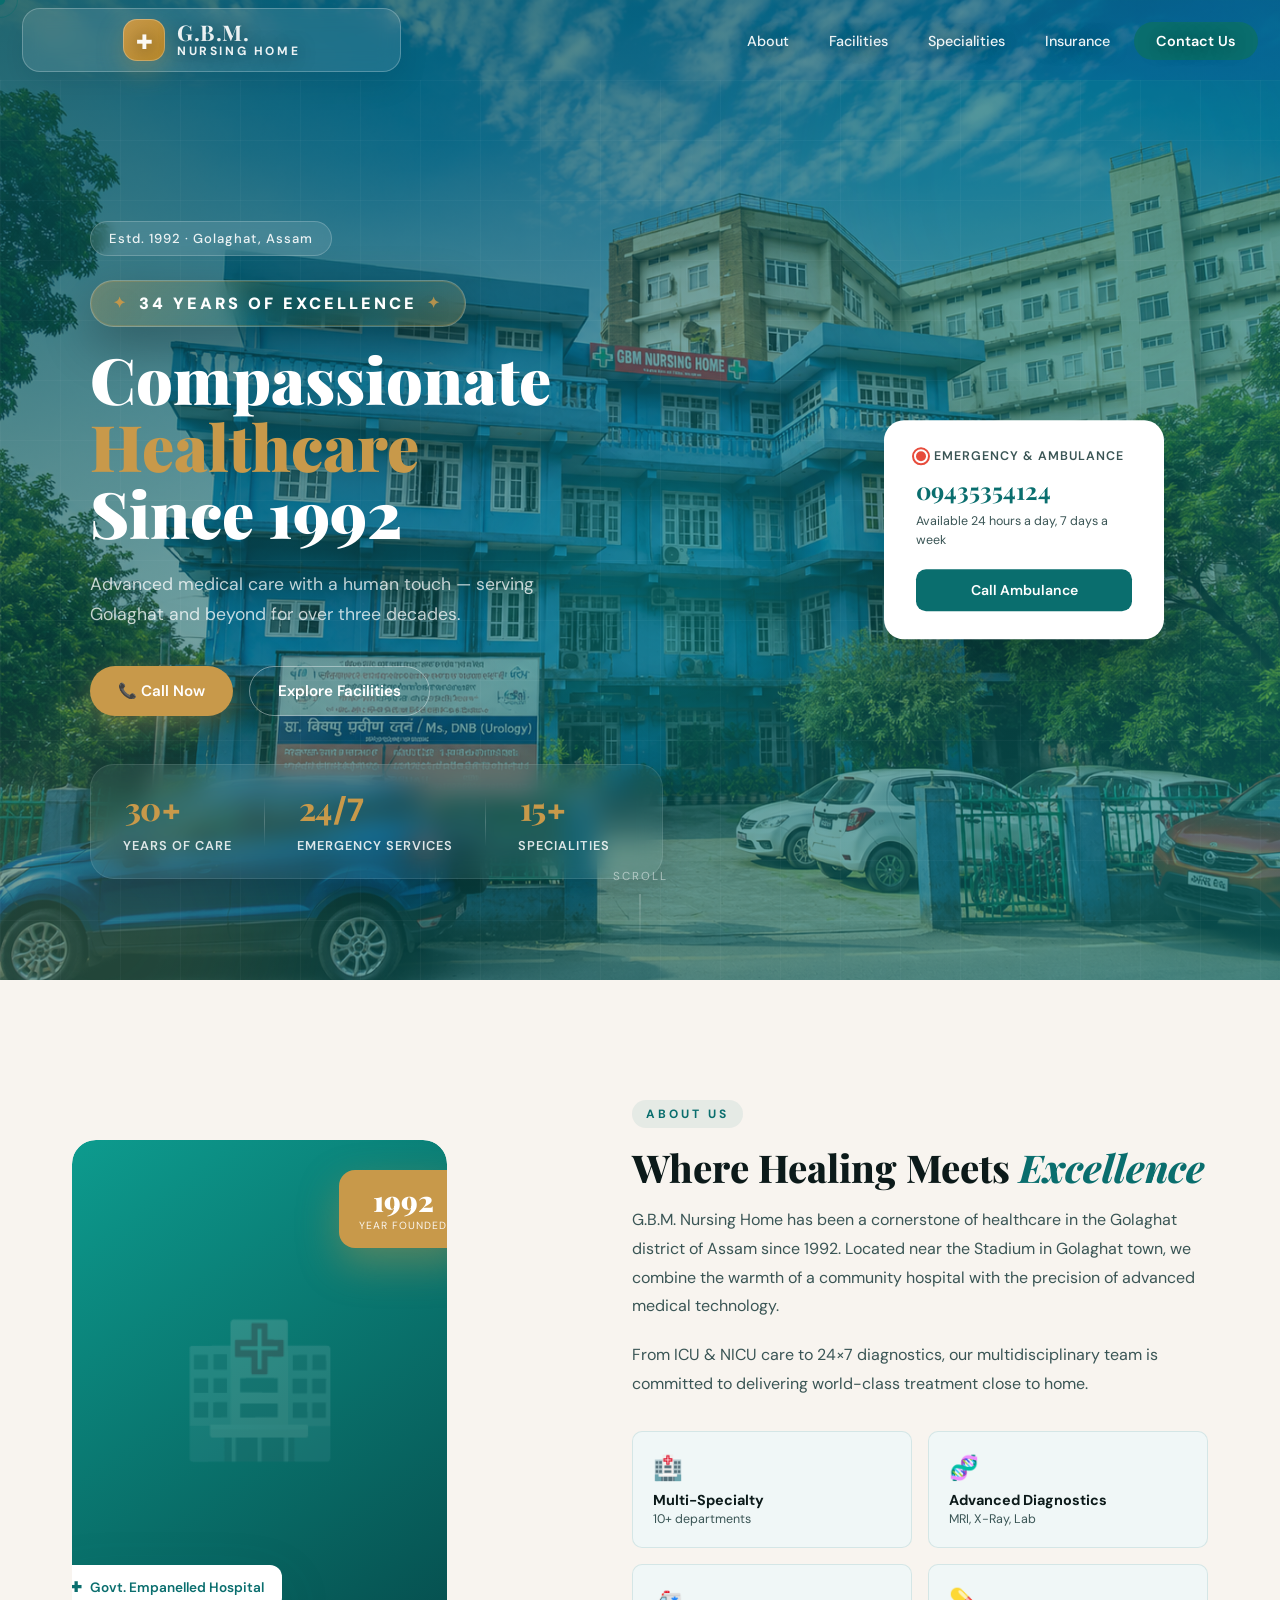
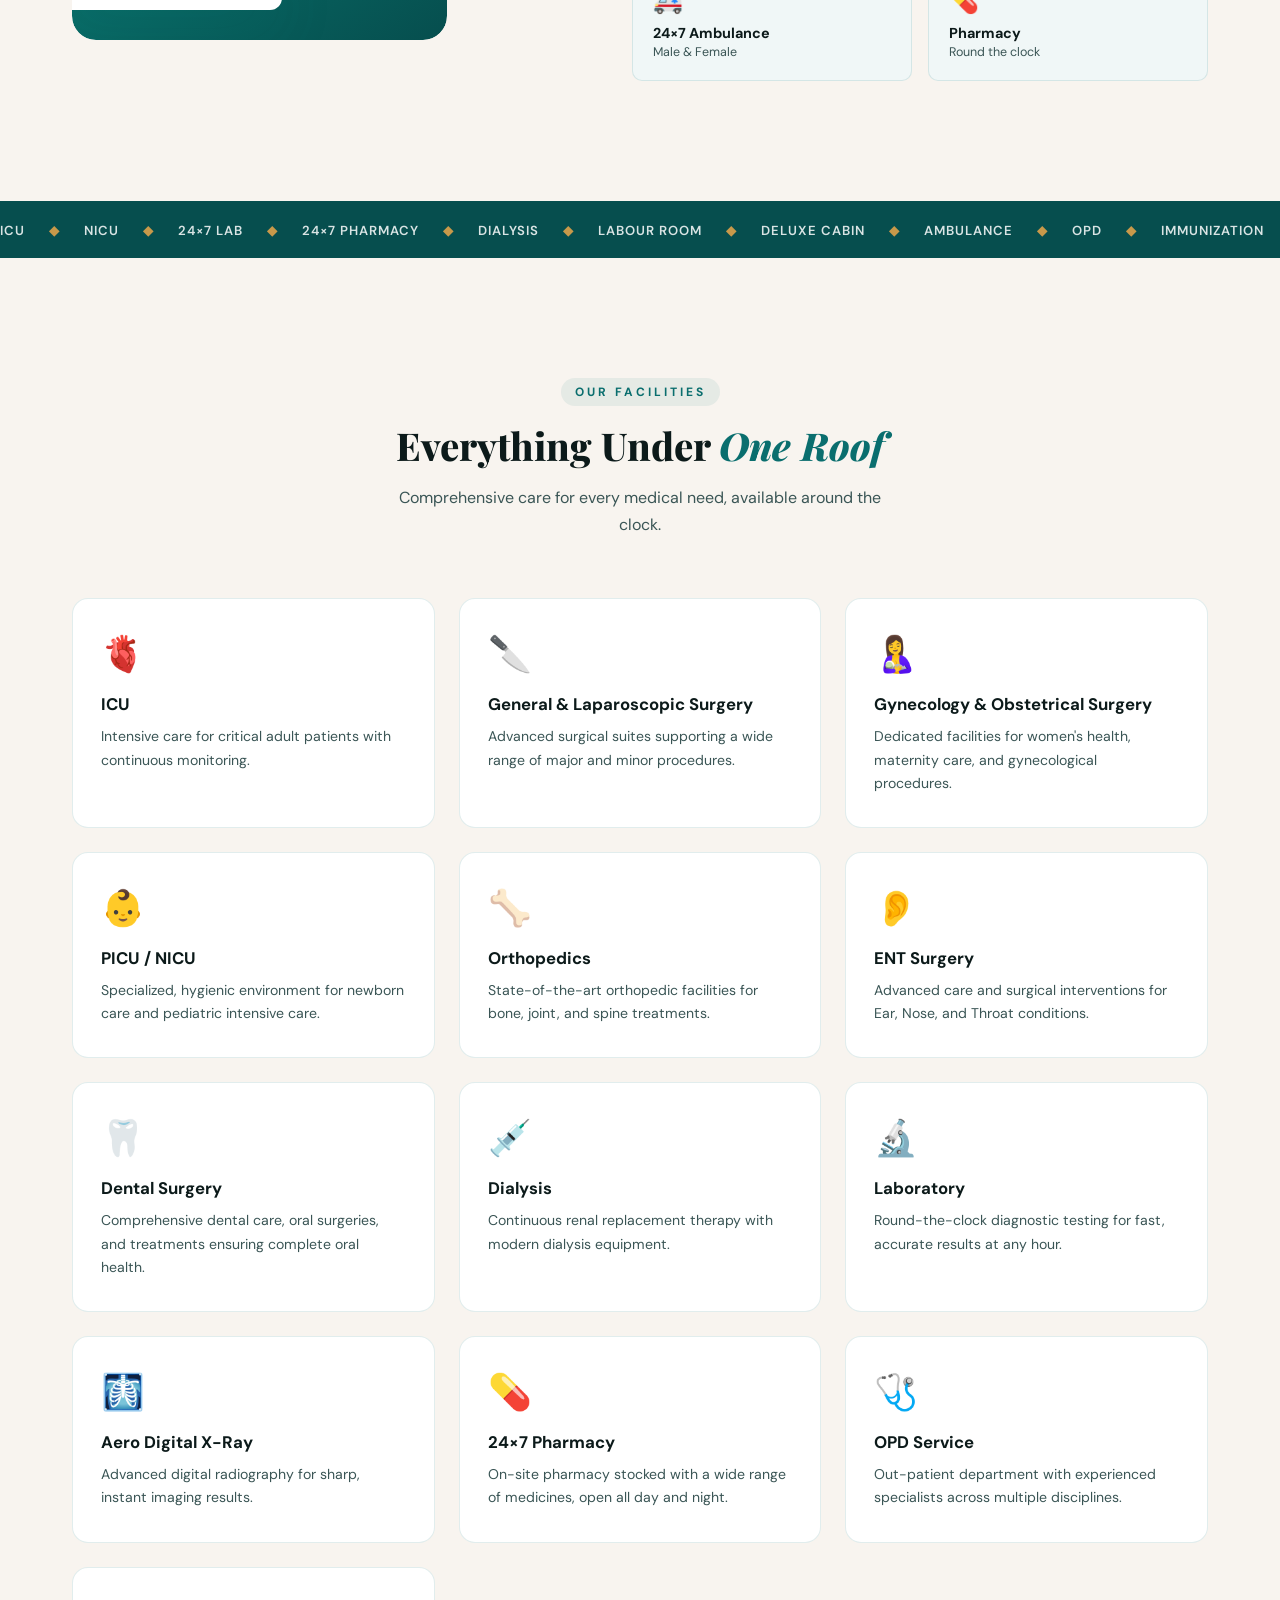
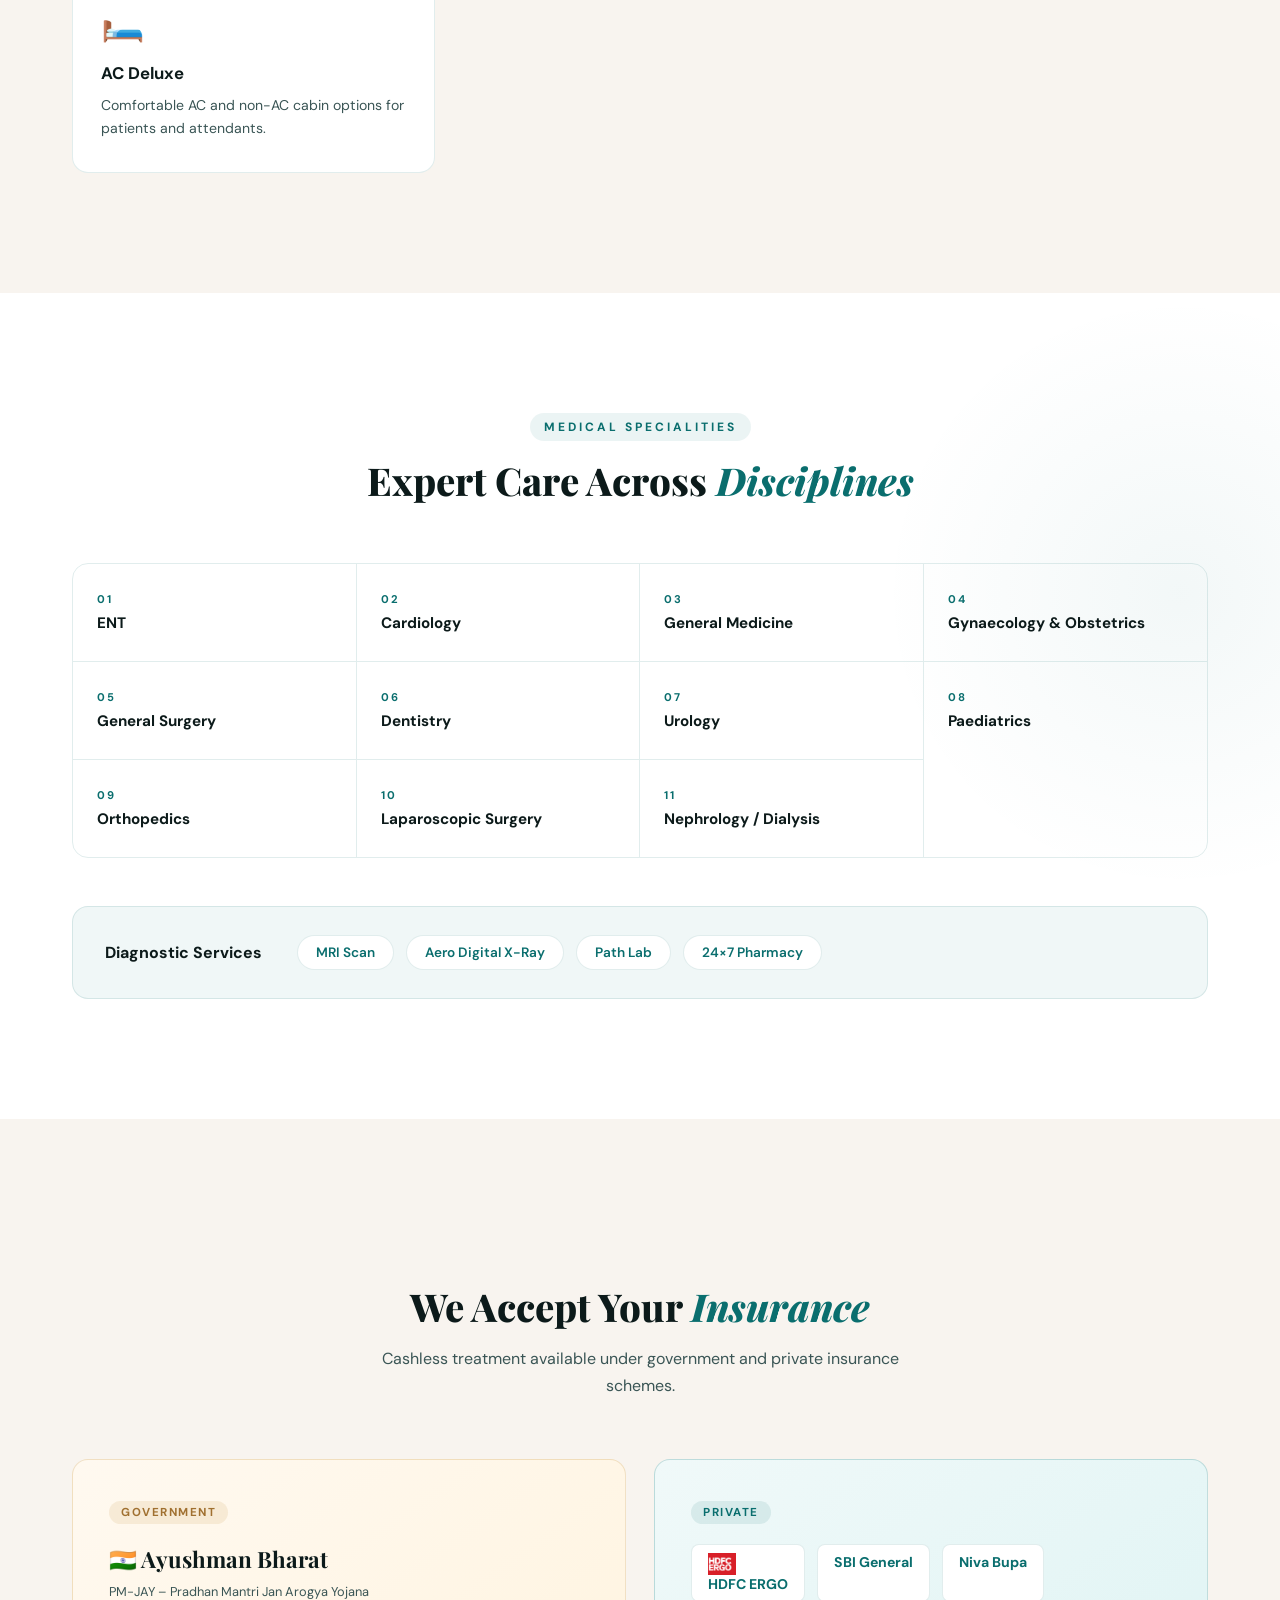
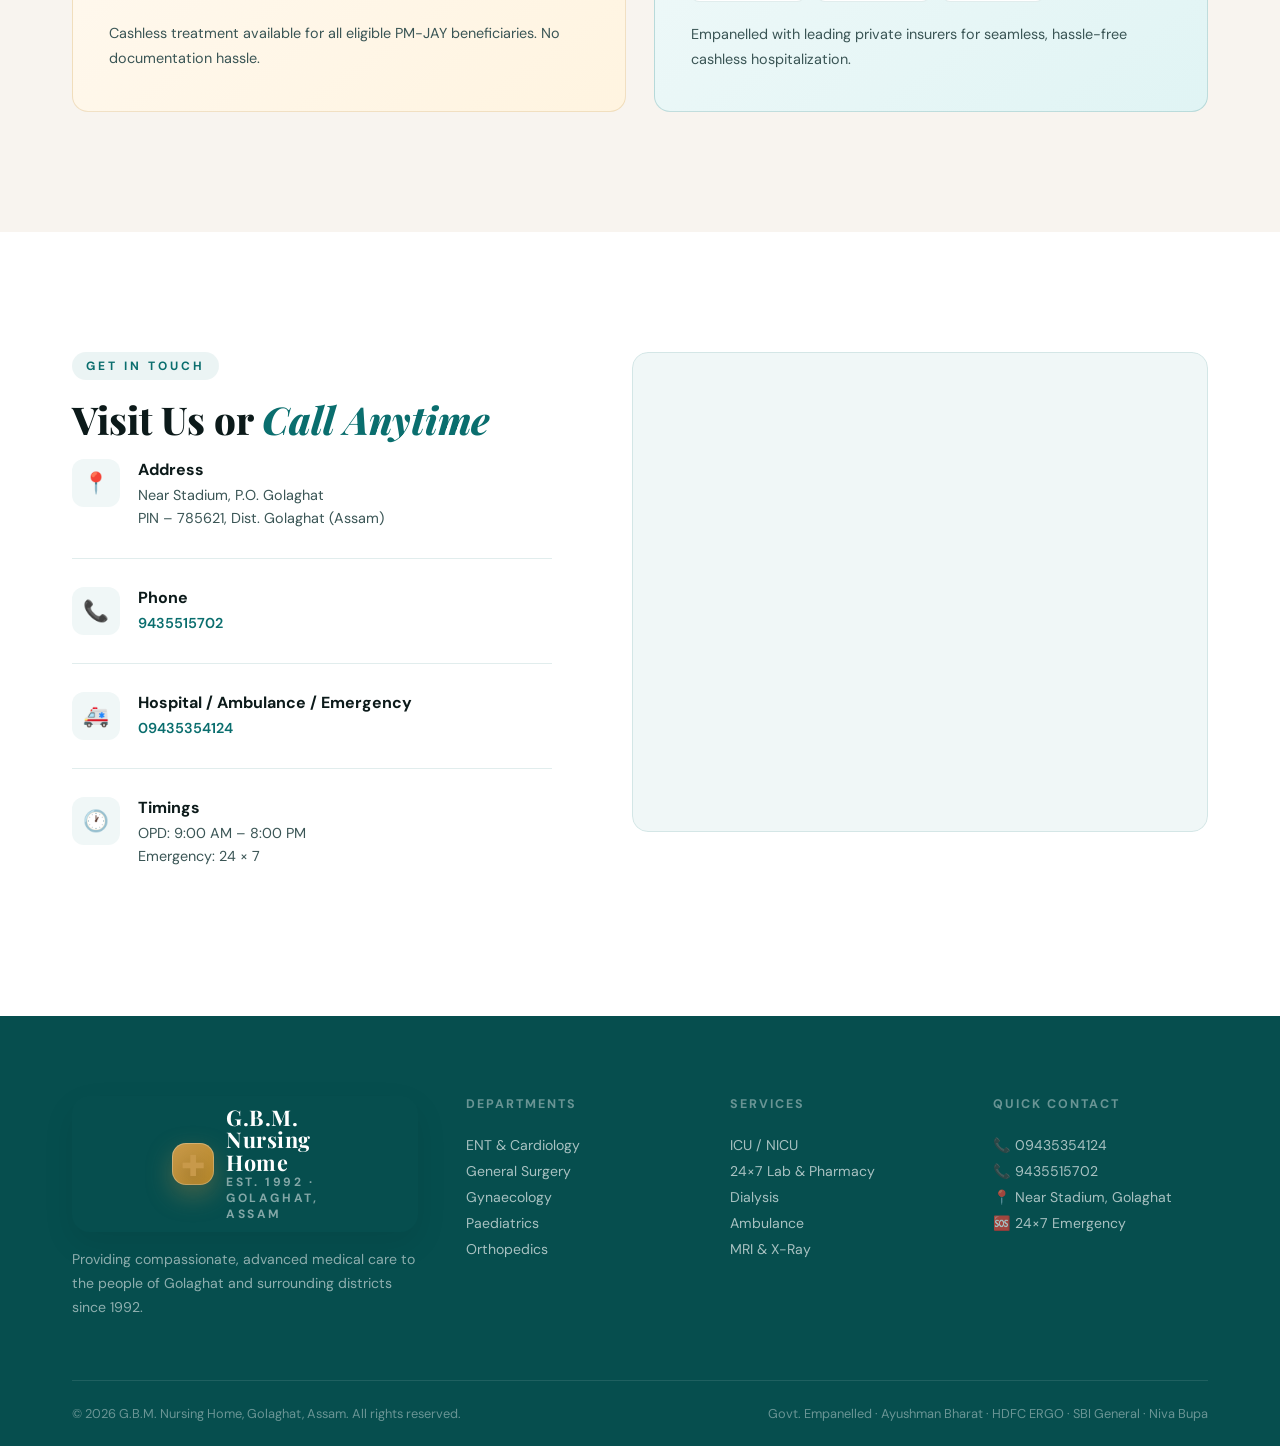
==== commit 7c0e1351: "final" ====
--- a/index.html
+++ b/index.html
@@ -312,7 +312,10 @@
         <div class="ins-card private reveal-up">
           <div class="ins-badge">Private</div>
           <div class="ins-logos-row">
-            <div class="ins-pill">Bajaj Allianz</div>
+            <div class="ins-pill">
+              <img src="images/HDFC%20ERGO.png" alt="HDFC ERGO" loading="lazy" style="height:22px; width:auto; vertical-align:middle; margin-right:8px;">
+              HDFC ERGO
+            </div>
             <div class="ins-pill">SBI General</div>
             <div class="ins-pill">Niva Bupa</div>
           </div>
@@ -412,7 +415,7 @@
       </div>
       <div class="footer-bottom">
         <p>© 2024 G.B.M. Nursing Home, Golaghat, Assam. All rights reserved.</p>
-        <p>Govt. Empanelled · Ayushman Bharat · Bajaj Allianz · SBI General · Niva Bupa</p>
+        <p>Govt. Empanelled · Ayushman Bharat · HDFC ERGO · SBI General · Niva Bupa</p>
       </div>
     </div>
   </footer>
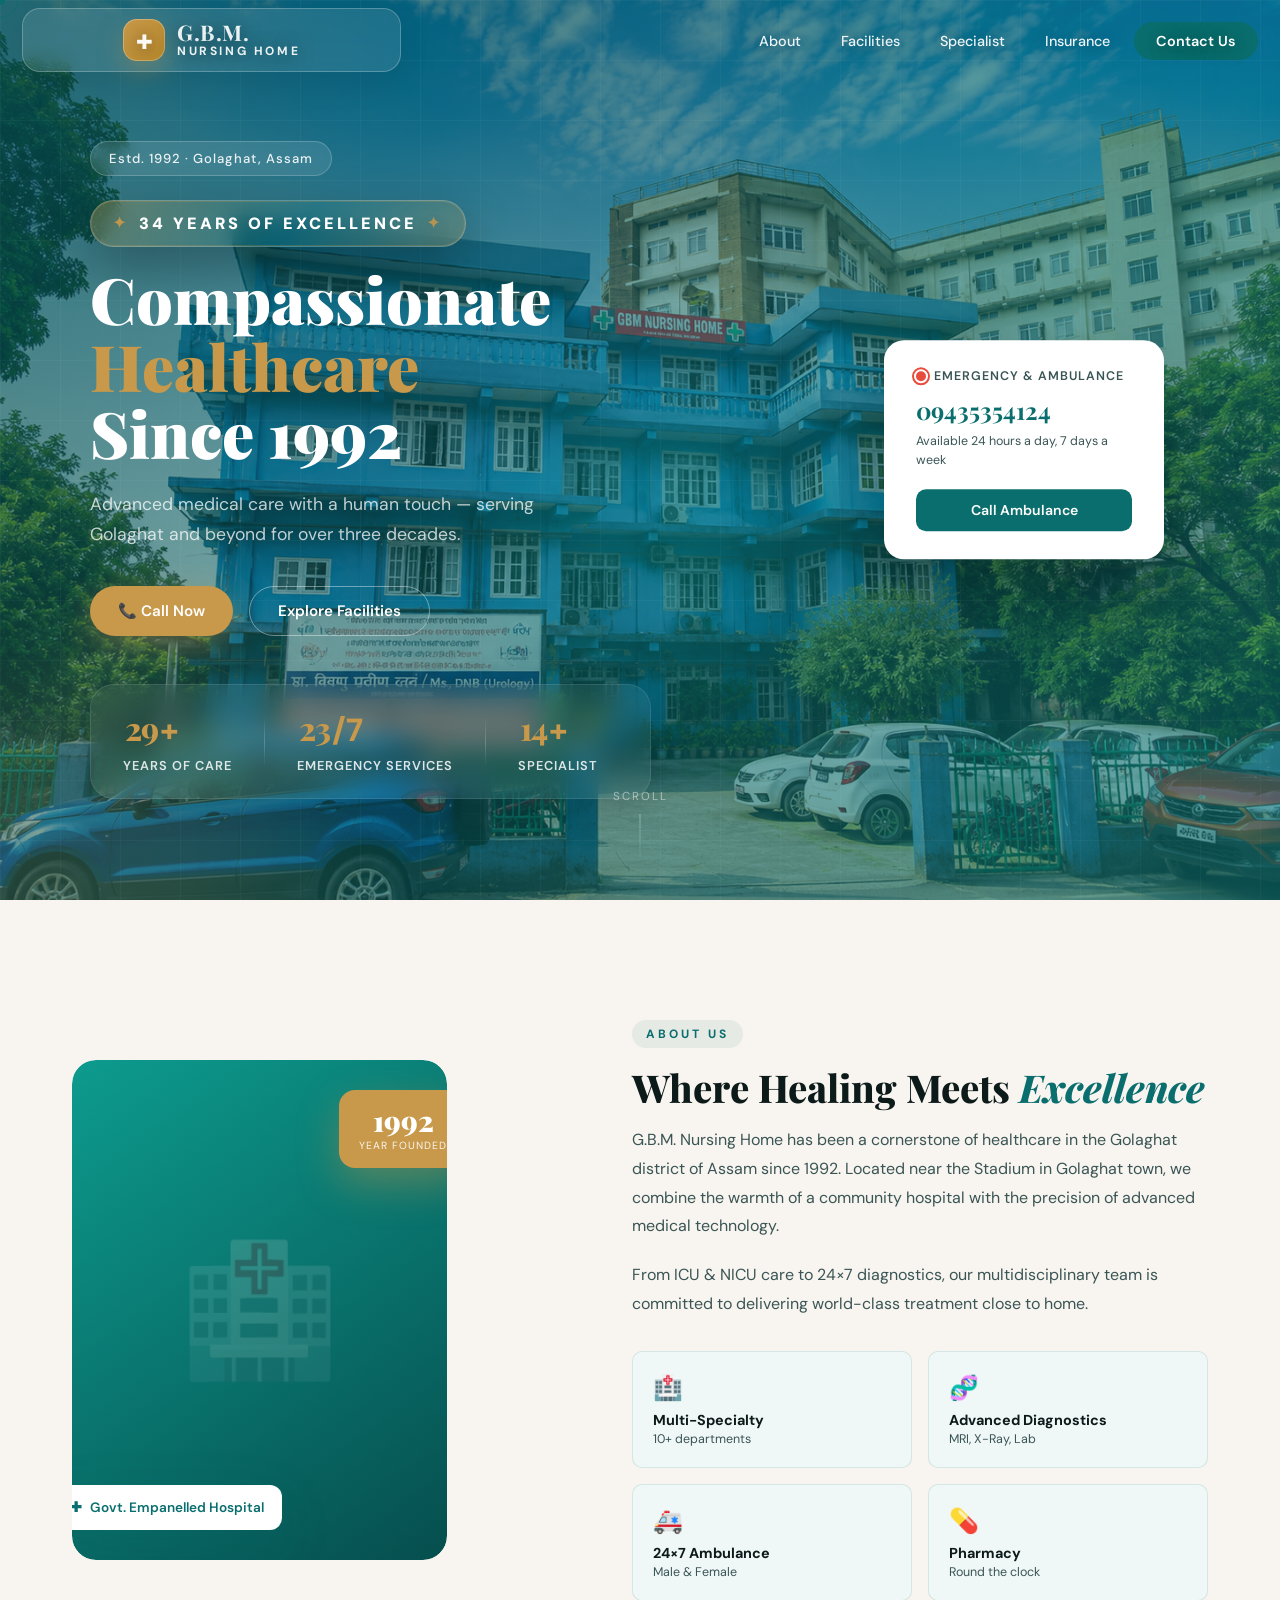
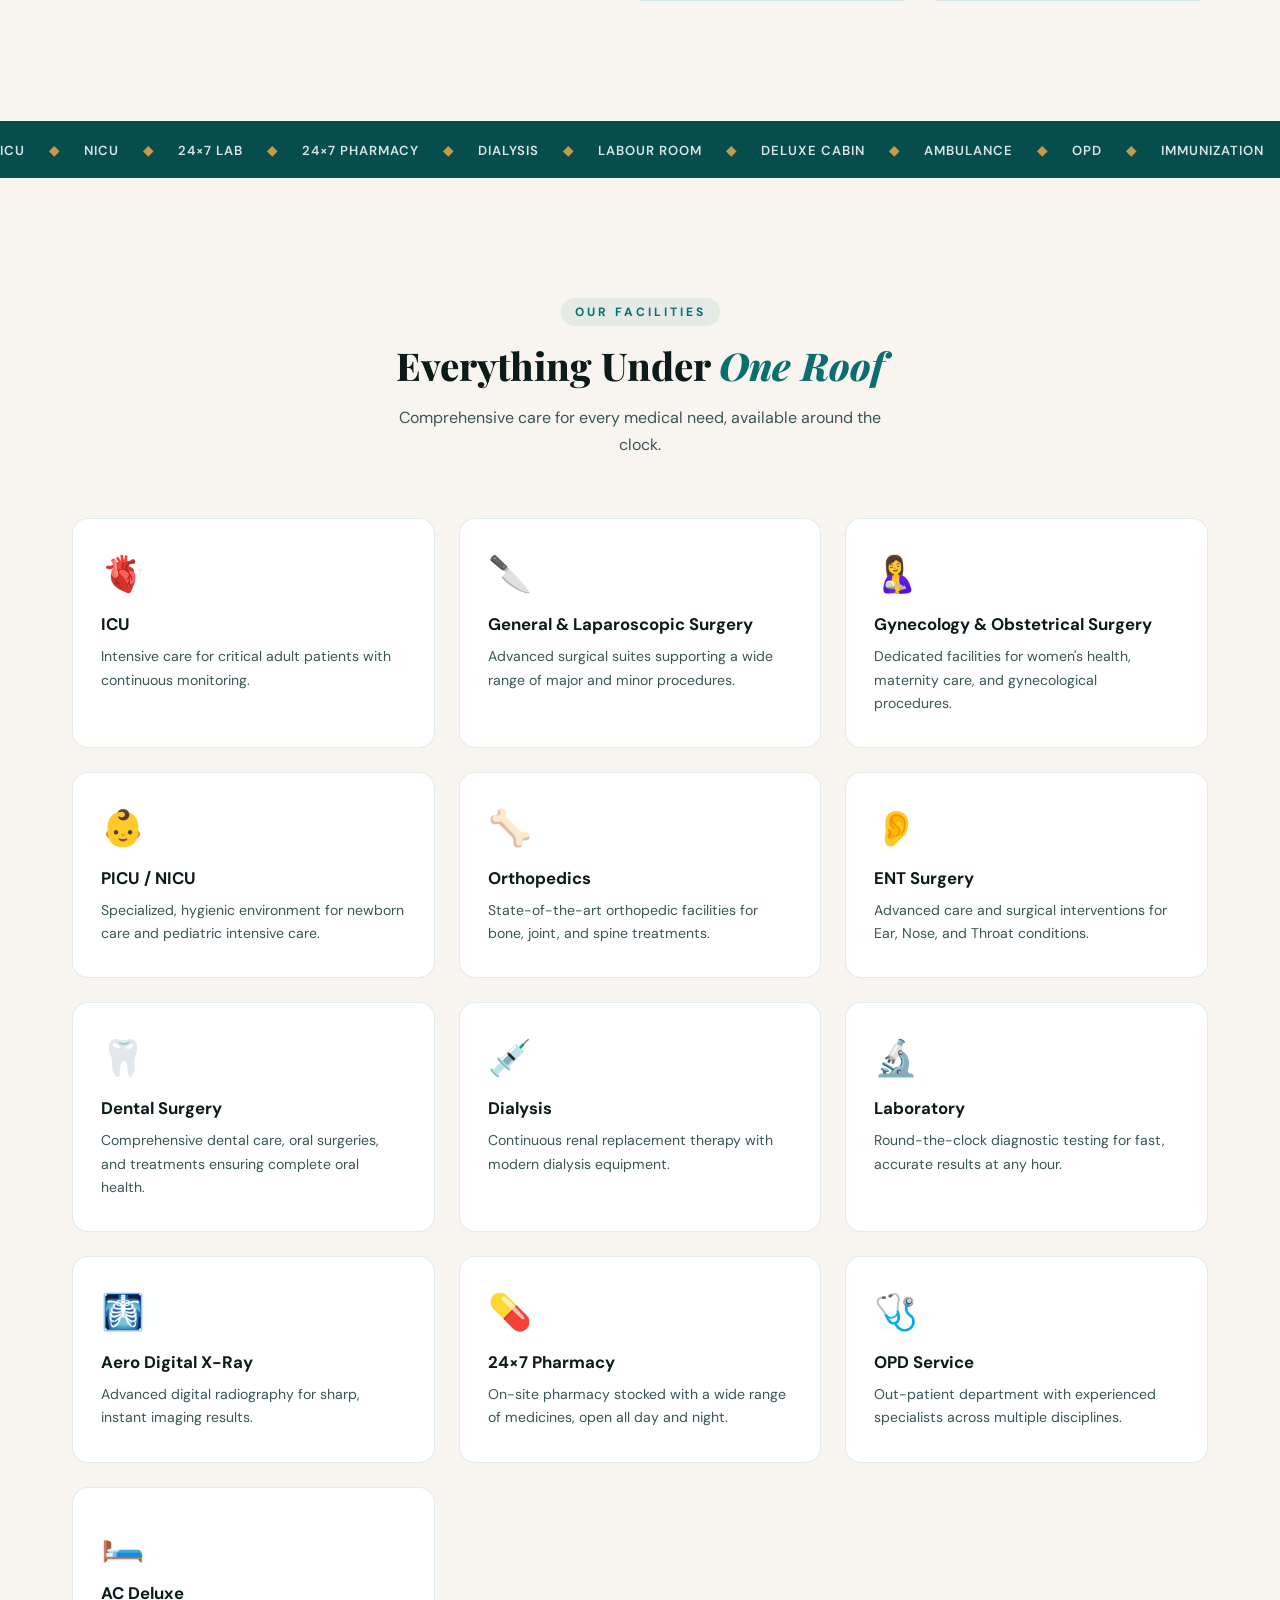
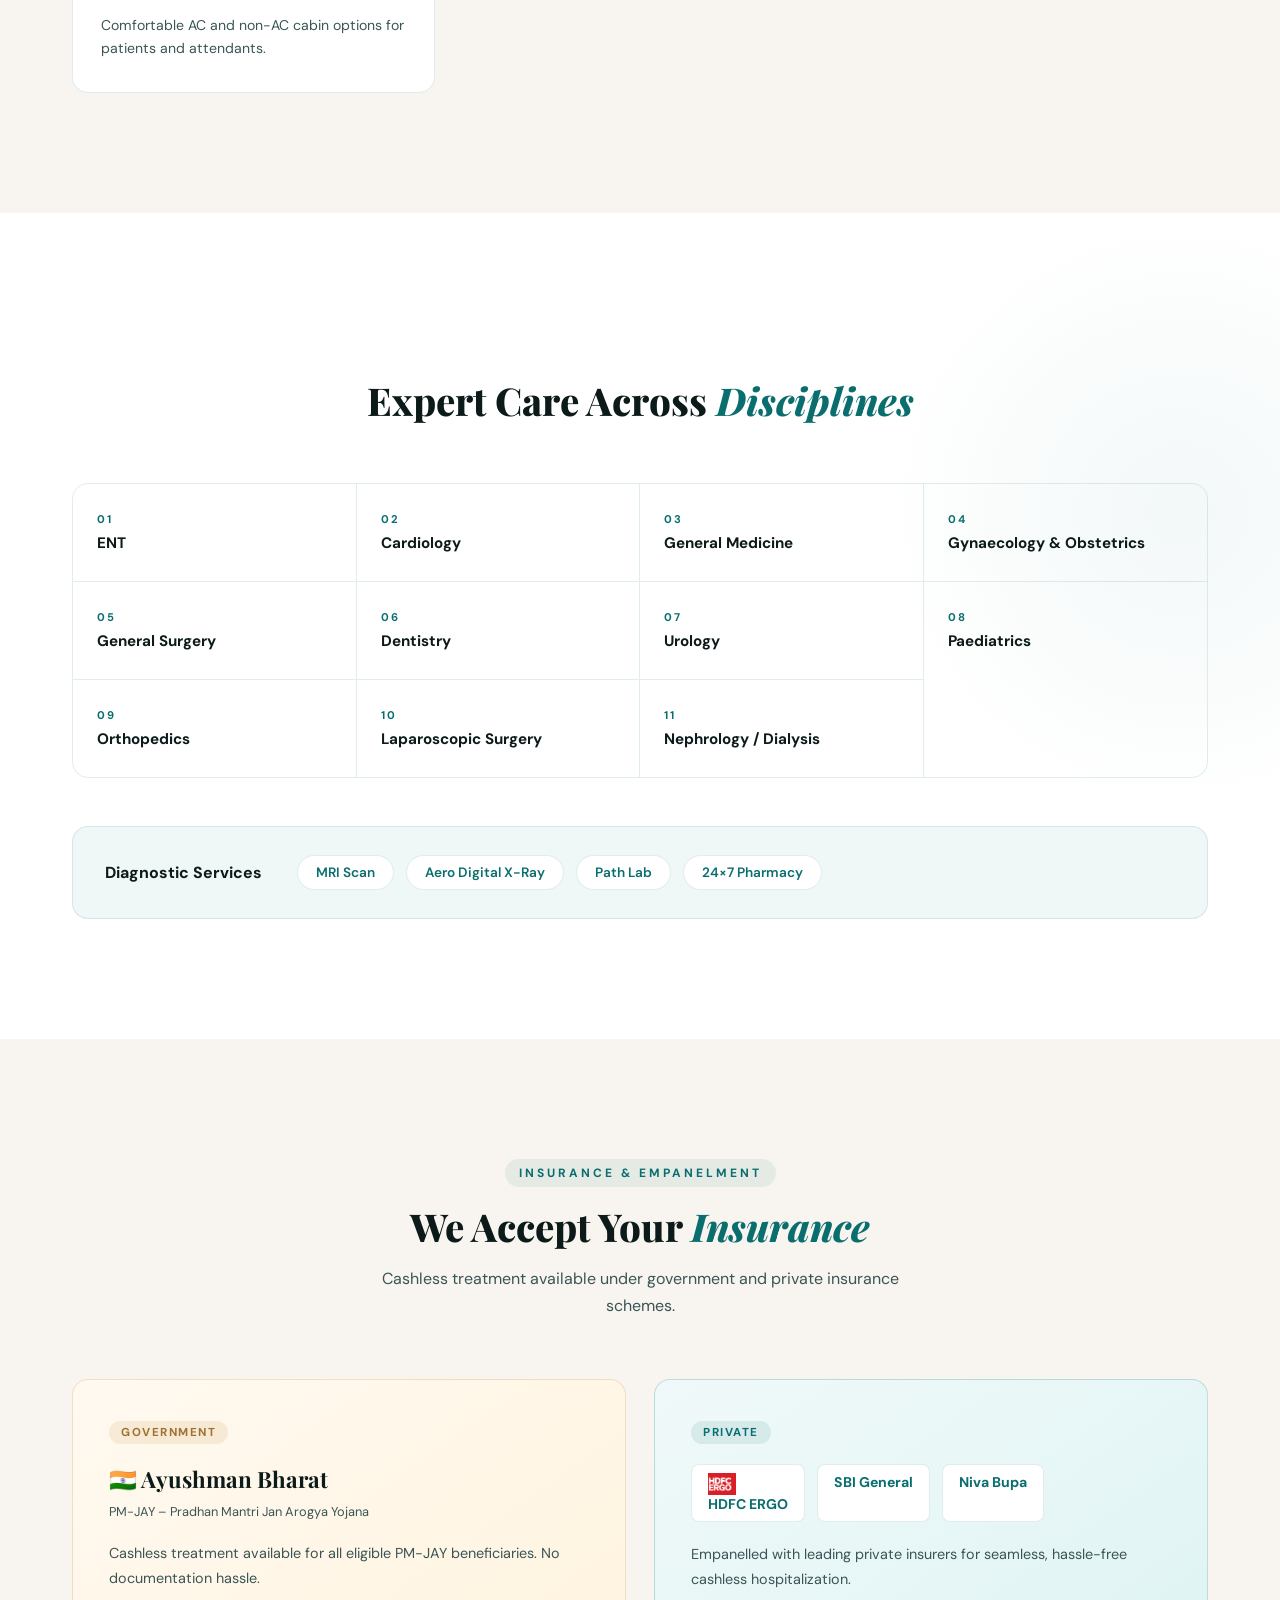
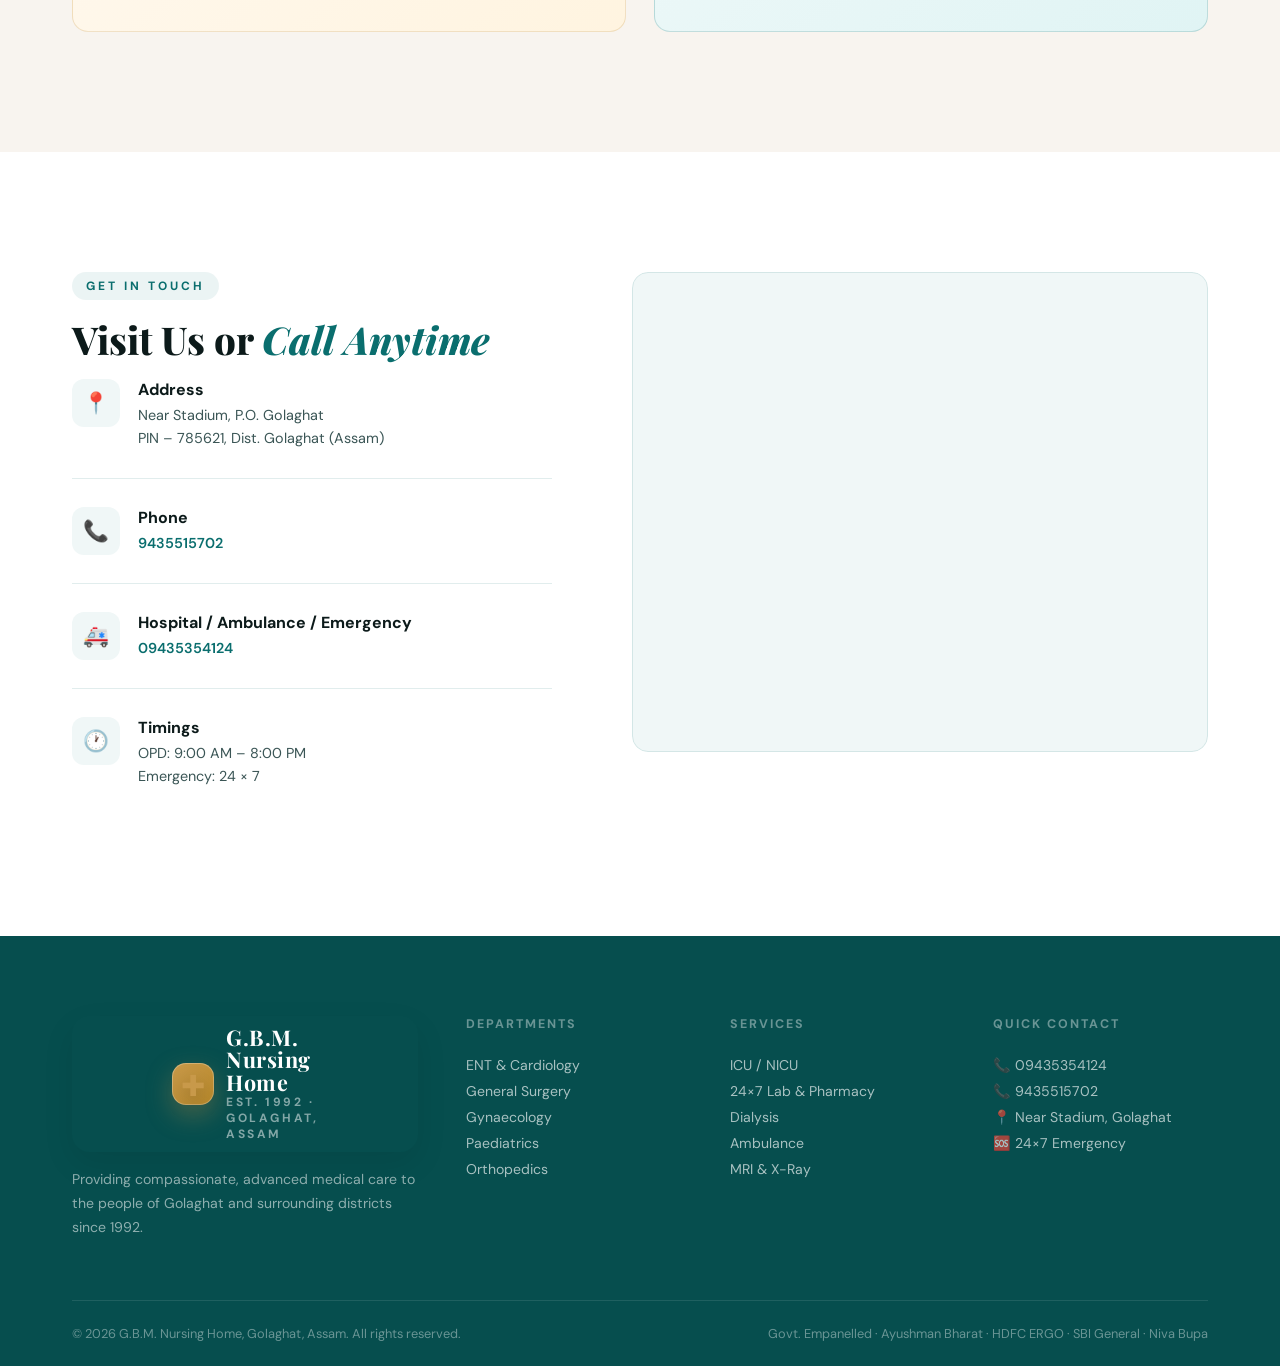
==== commit cb3980cf: "sahan" ====
--- a/index.html
+++ b/index.html
@@ -37,7 +37,7 @@
         <ul class="nav-links">
           <li><a href="#about">About</a></li>
           <li><a href="facilities.html">Facilities</a></li>
-          <li><a href="specialties.html">Specialities</a></li>
+          <li><a href="specialist.html">Specialist</a></li>
           <li><a href="#insurance">Insurance</a></li>
           <li><a href="#contact" class="nav-cta">Contact Us</a></li>
         </ul>
@@ -48,7 +48,7 @@
       <div class="mobile-menu" id="mobileMenu">
         <a href="#about">About</a>
         <a href="facilities.html">Facilities</a>
-        <a href="specialties.html">Specialities</a>
+        <a href="specialist.html">Specialist</a>
         <a href="#insurance">Insurance</a>
         <a href="#contact">Contact Us</a>
       </div>
@@ -88,7 +88,7 @@
           <div class="stat-div"></div>
           <div class="stat">
             <span class="stat-num" data-count="15">0</span><span>+</span>
-            <small>Specialities</small>
+            <small>Specialist</small>
           </div>
         </div>
       </div>
@@ -262,7 +262,7 @@
     <div class="spec-bg"></div>
     <div class="container">
       <div class="section-header">
-        <div class="section-label reveal-up">Medical Specialities</div>
+        <div class="section-label reveal-up">Medical Specialist</div>
         <h2 class="section-heading reveal-up">Expert Care Across <em>Disciplines</em></h2>
       </div>
       <div class="spec-grid">
--- a/style.css
+++ b/style.css
@@ -421,7 +421,6 @@
   z-index: 0;
 }
 
-#navbar,
 #hero {
   position: relative;
   z-index: 1;
@@ -1616,6 +1615,10 @@
   text-align: center;
 }
 
+.facilities-page .page-header {
+  background: linear-gradient(135deg, var(--teal-dark), var(--dark));
+}
+
 .page-header .section-label {
   background: rgba(255, 255, 255, 0.1);
   color: var(--gold);
@@ -1878,7 +1881,7 @@
 
 .specialties-hero {
   padding: 160px 0 100px;
-  background: linear-gradient(135deg, var(--teal-dark) 0%, var(--teal) 100%);
+  background: linear-gradient(135deg, rgba(6, 78, 78, 0.85) 0%, rgba(10, 110, 110, 0.85) 100%), url('images/specialist.png') center/cover no-repeat;
   color: white;
   text-align: center;
   position: relative;
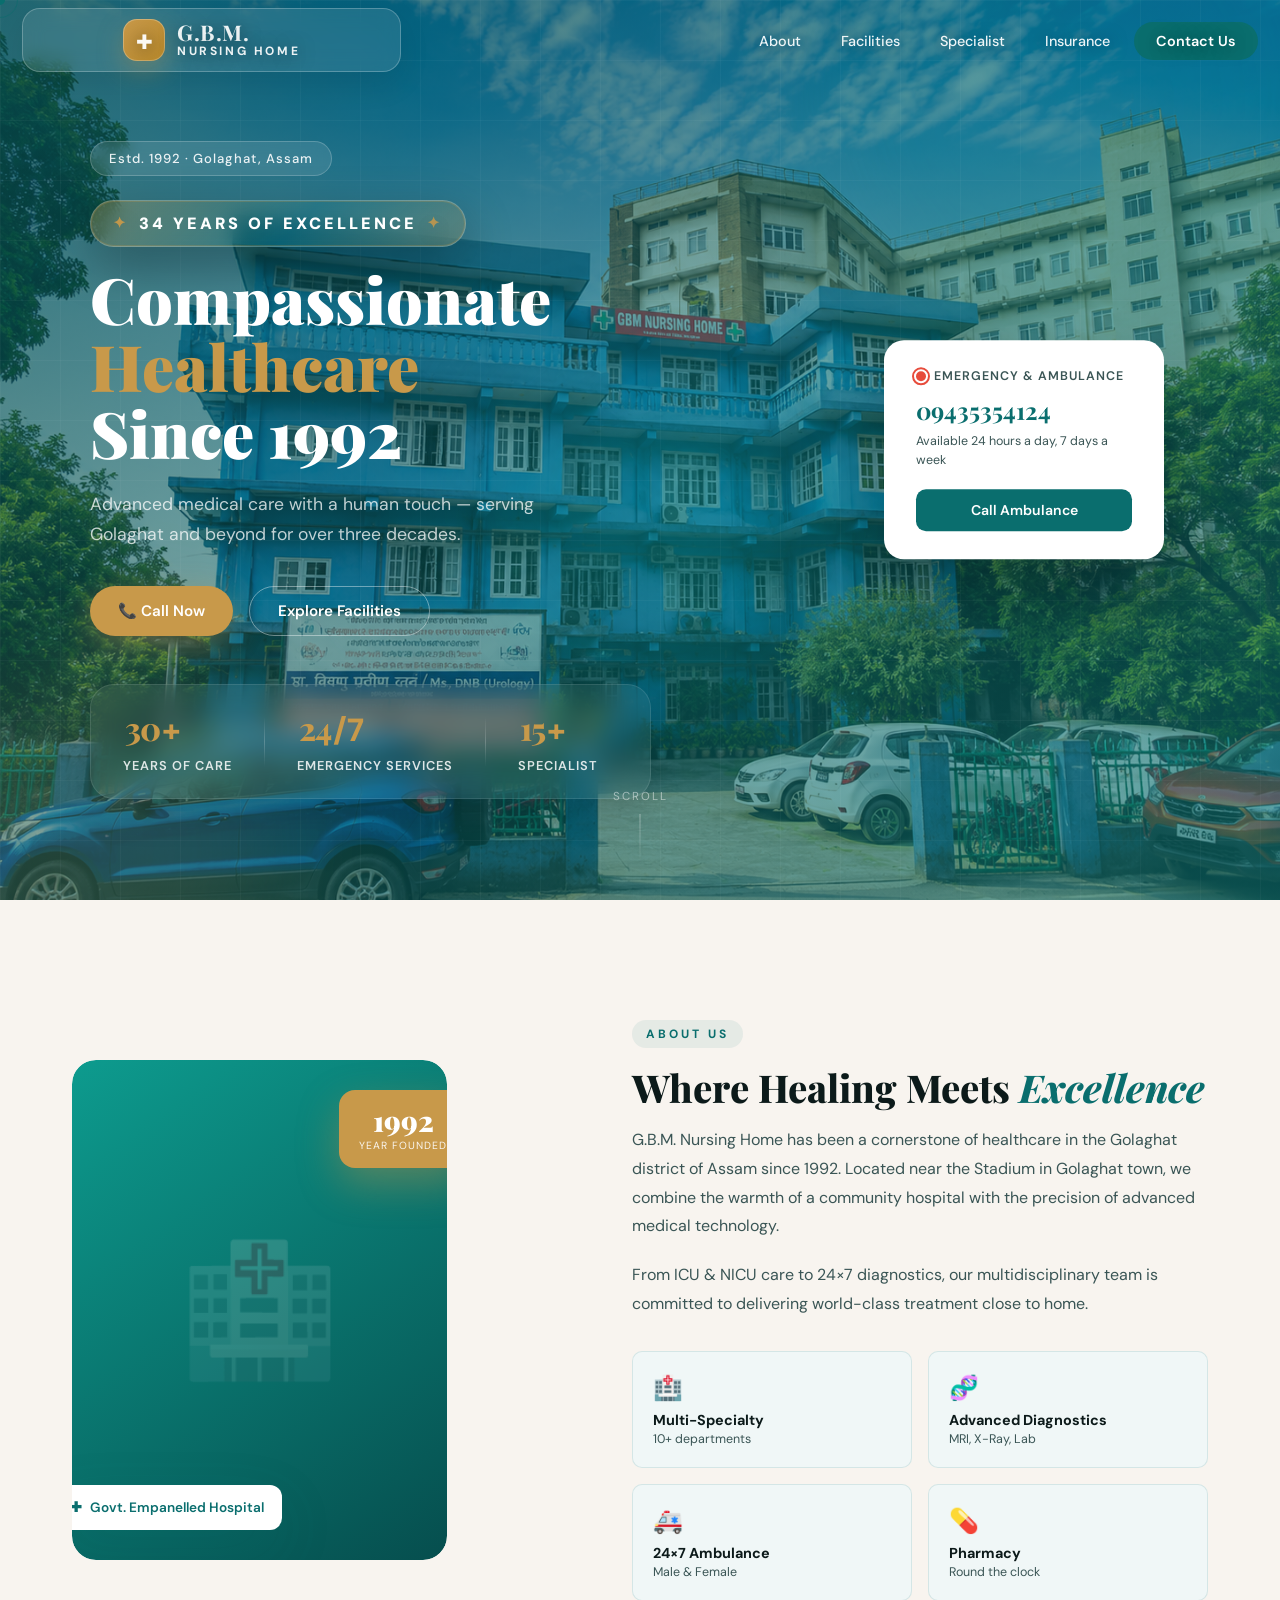
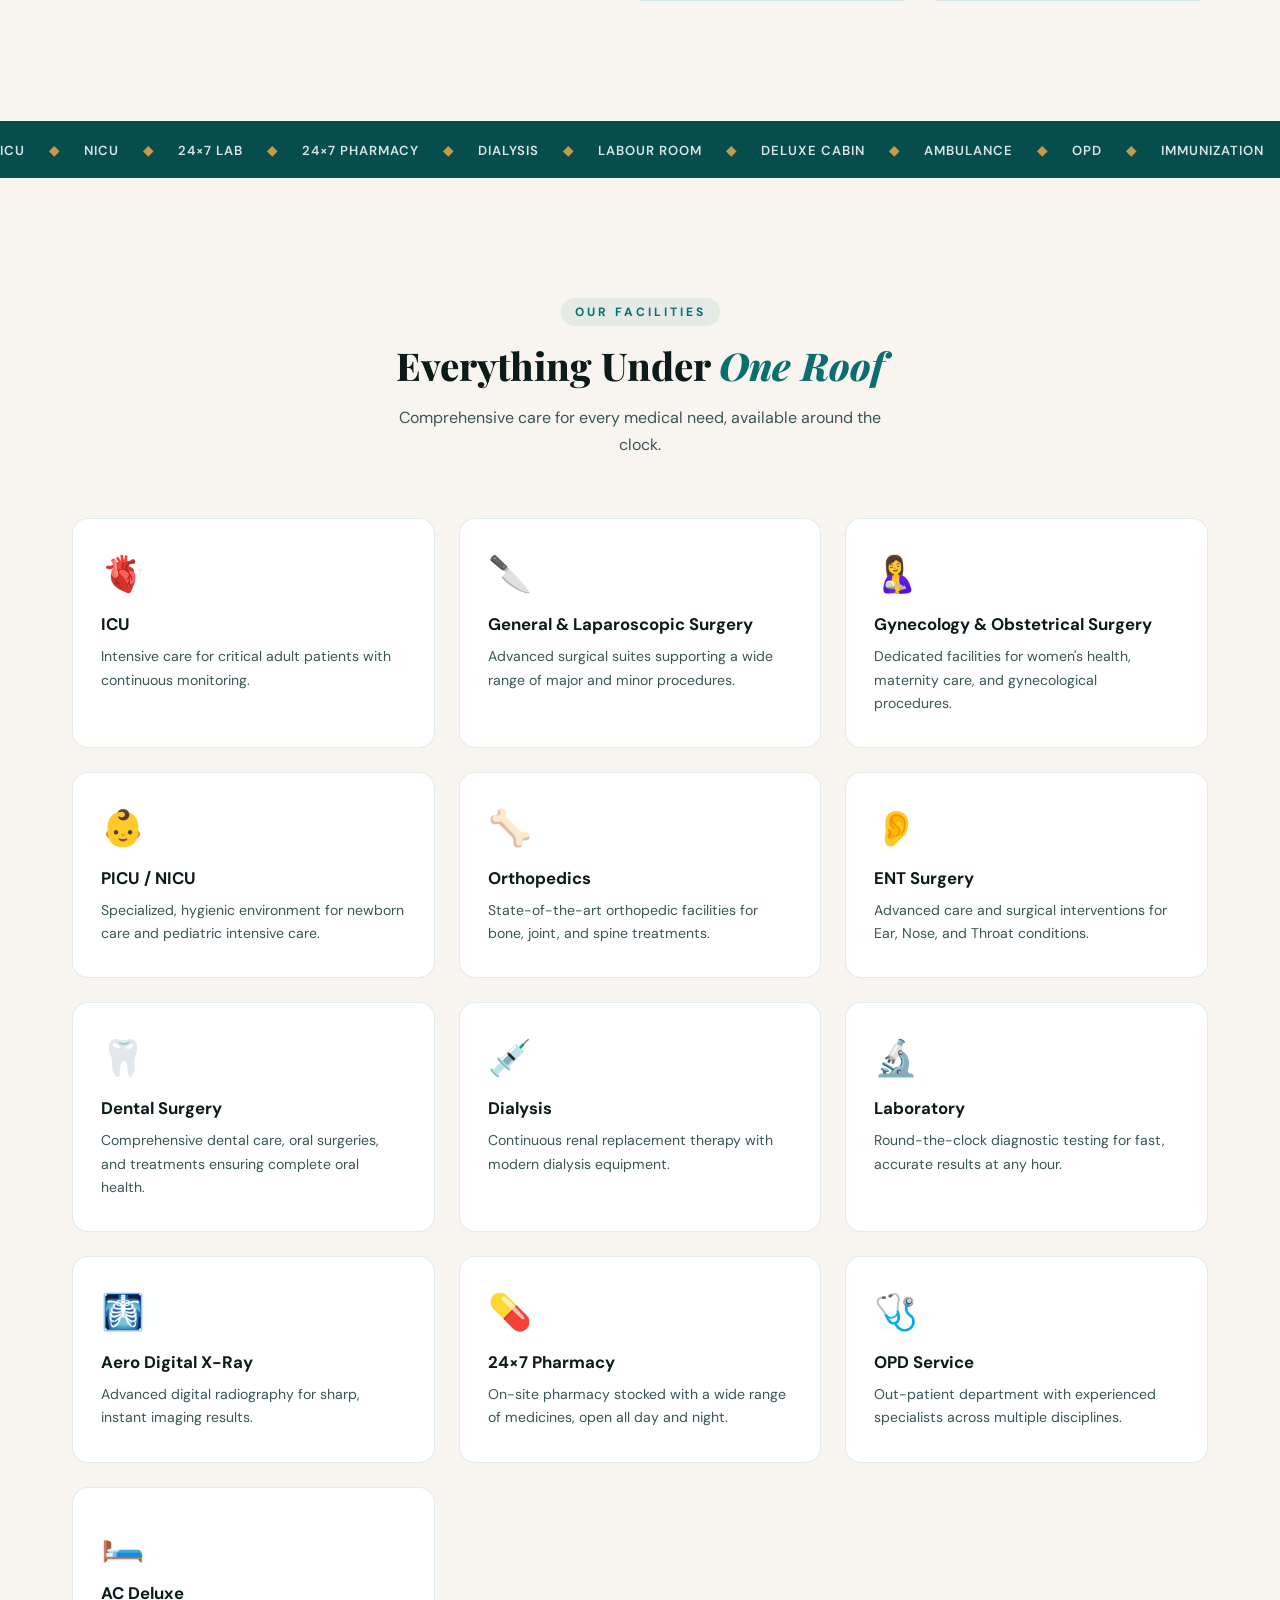
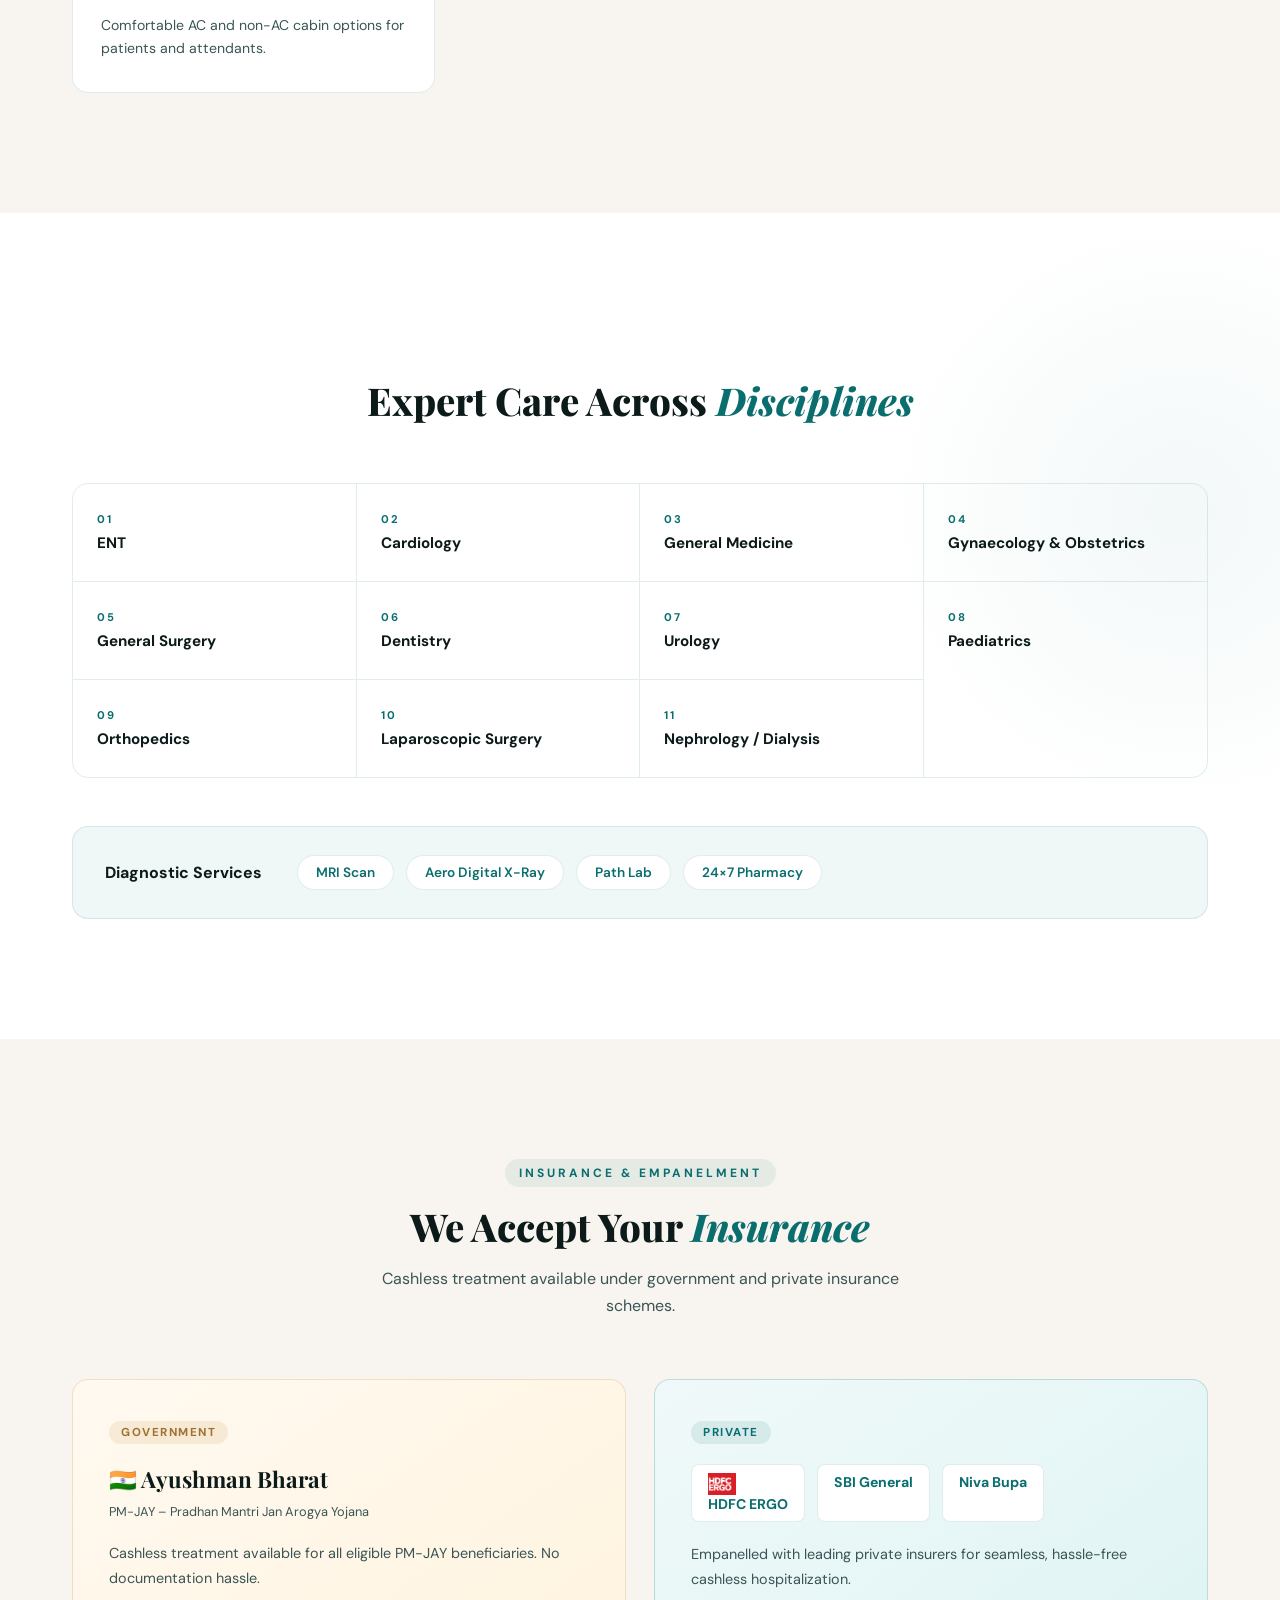
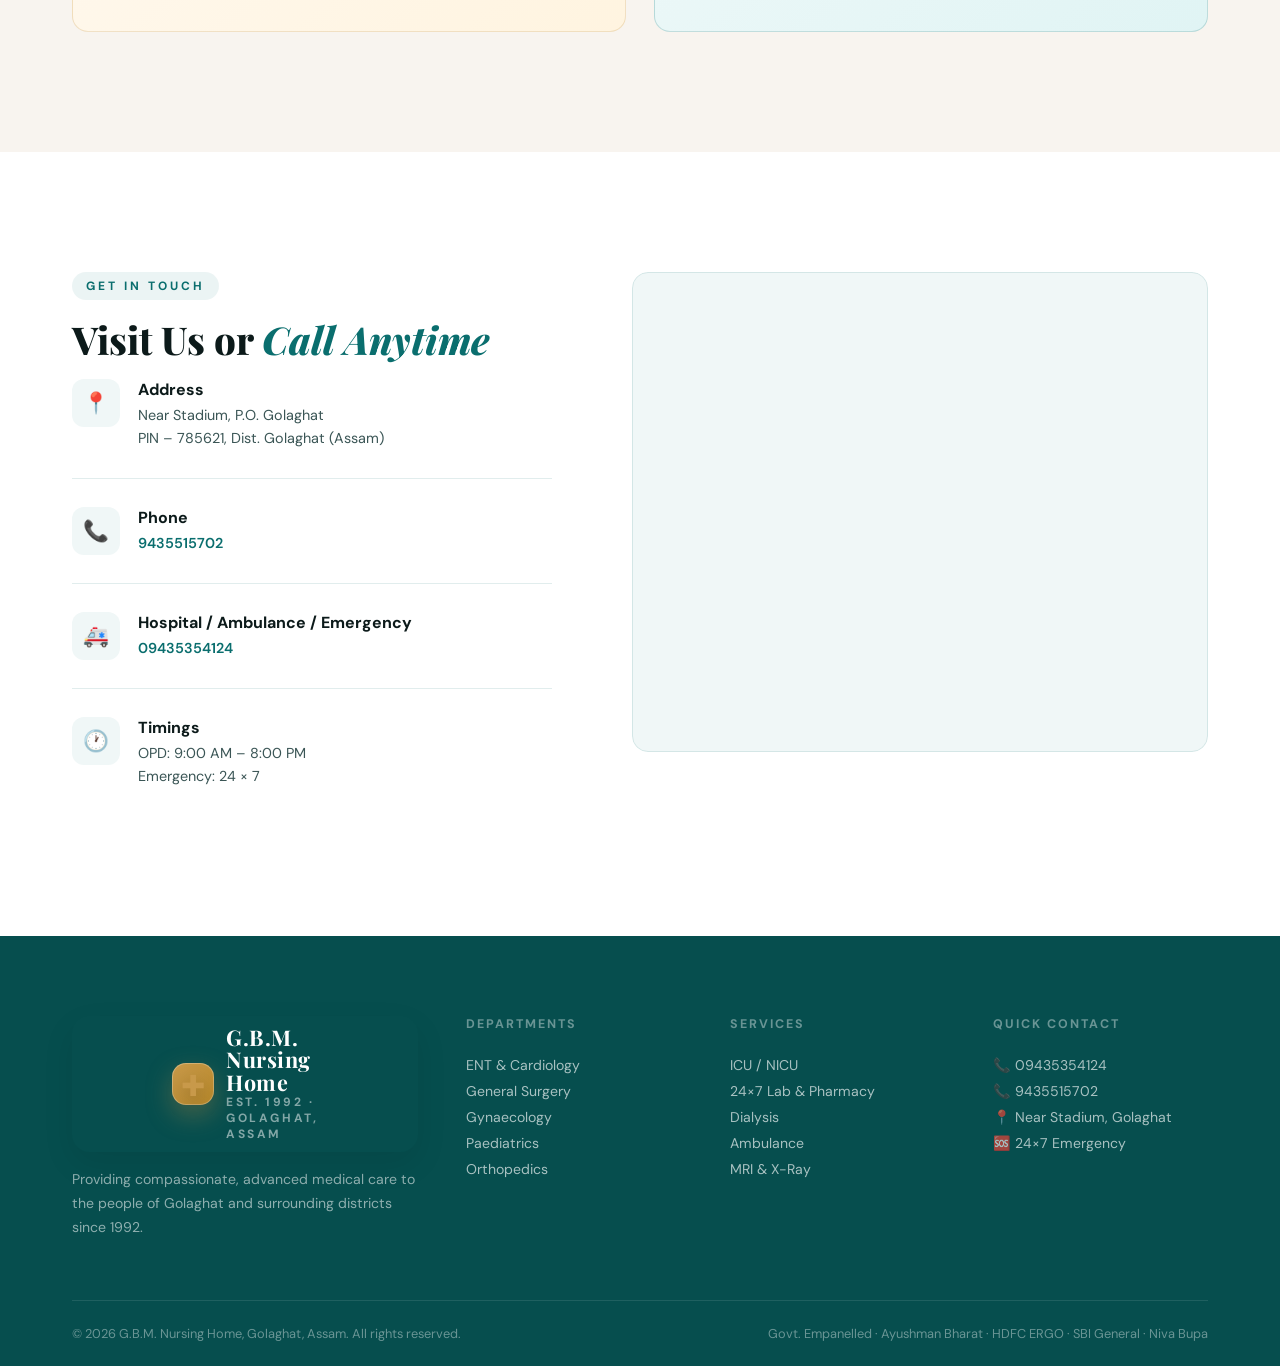
==== commit 42efba4c: "final ok" ====
--- a/index.html
+++ b/index.html
@@ -4,6 +4,21 @@
   <meta charset="UTF-8" />
   <meta name="viewport" content="width=device-width, initial-scale=1.0"/>
   <title>GBM Nursing Home – Golaghat, Assam</title>
+  <link rel="icon" type="image/jpeg" href="/logo.jpg">
+  <link rel="apple-touch-icon" href="/logo.jpg">
+  <meta property="og:image" content="https://gbmnursinghome.com/logo.jpg">
+  <meta property="og:type" content="website">
+  <meta name="twitter:card" content="summary_large_image">
+  <meta name="twitter:image" content="https://gbmnursinghome.com/logo.jpg">
+  <script type="application/ld+json">
+  {
+    "@context": "https://schema.org",
+    "@type": "Hospital",
+    "name": "GBM Nursing Home",
+    "url": "https://gbmnursinghome.com",
+    "logo": "https://gbmnursinghome.com/logo.jpg"
+  }
+  </script>
   <link rel="stylesheet" href="style.css" />
   <link rel="preconnect" href="https://fonts.googleapis.com">
   <link rel="preconnect" href="https://fonts.gstatic.com" crossorigin>
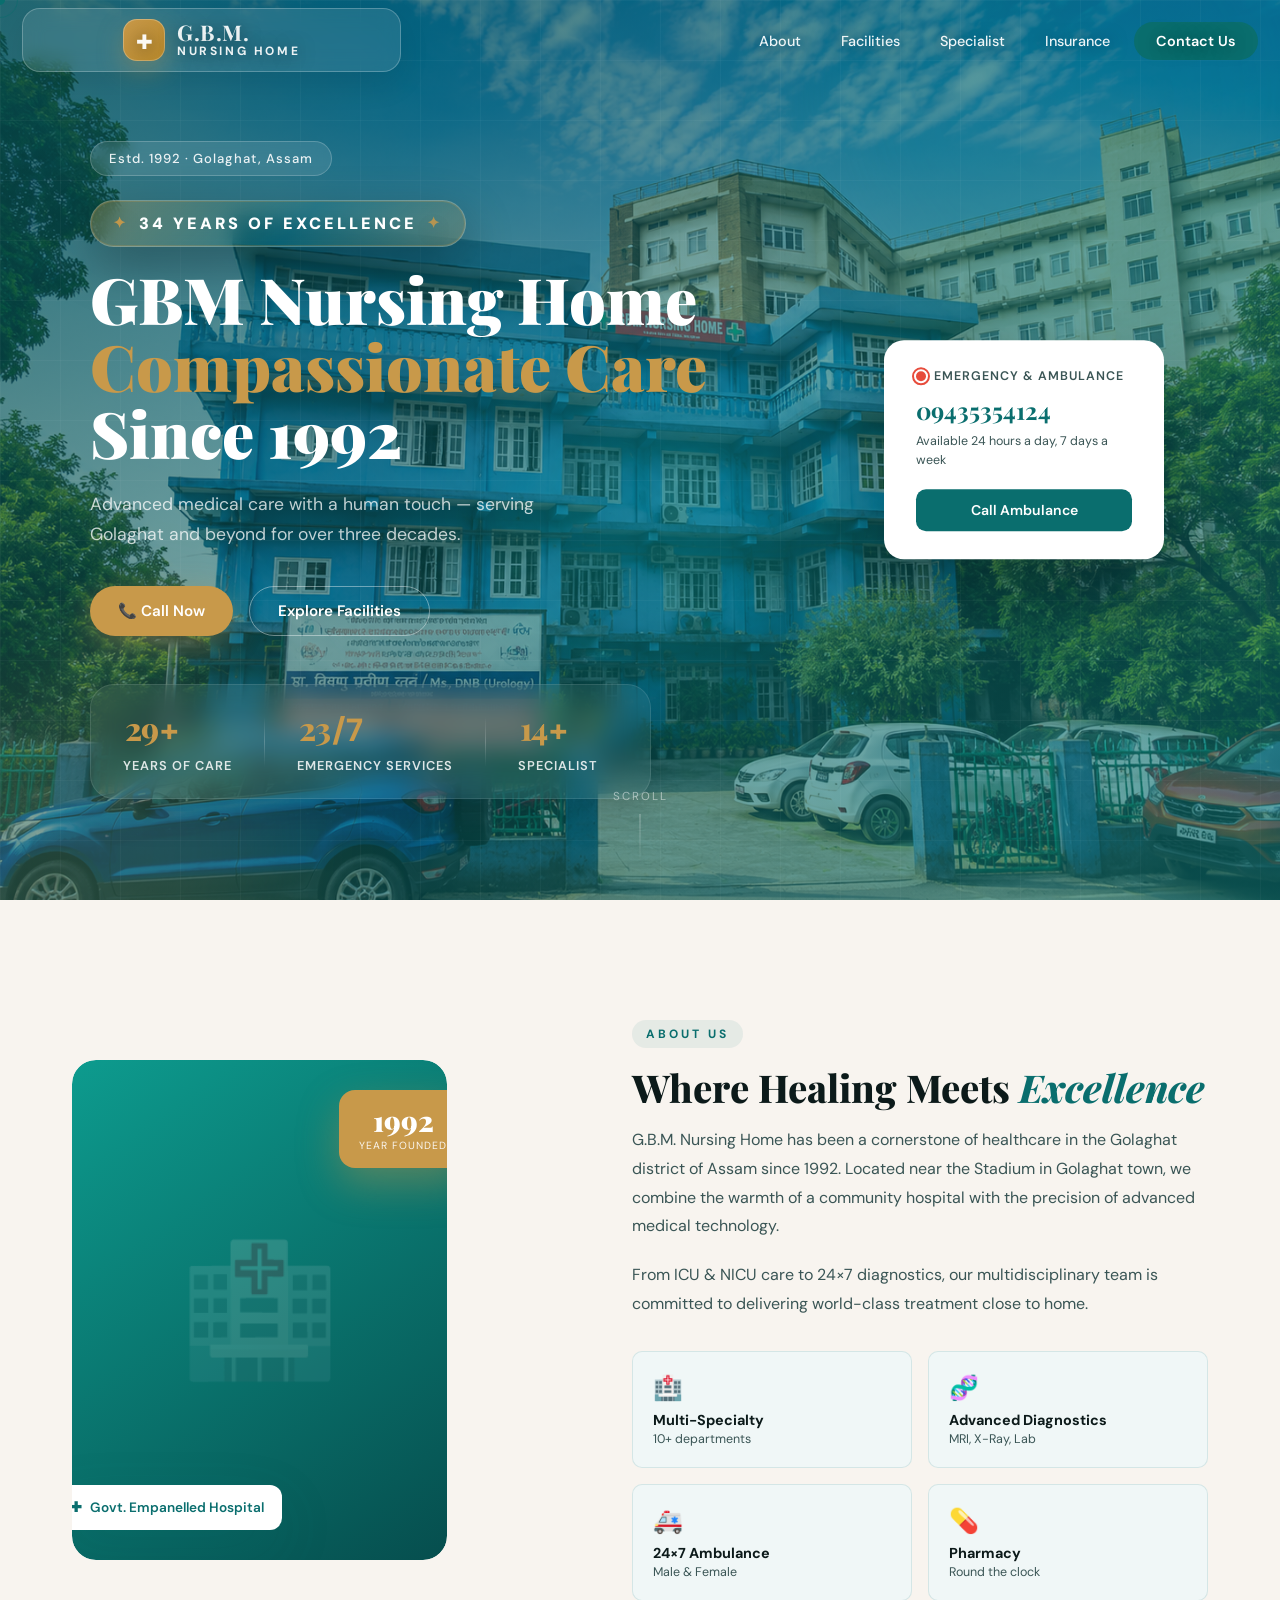
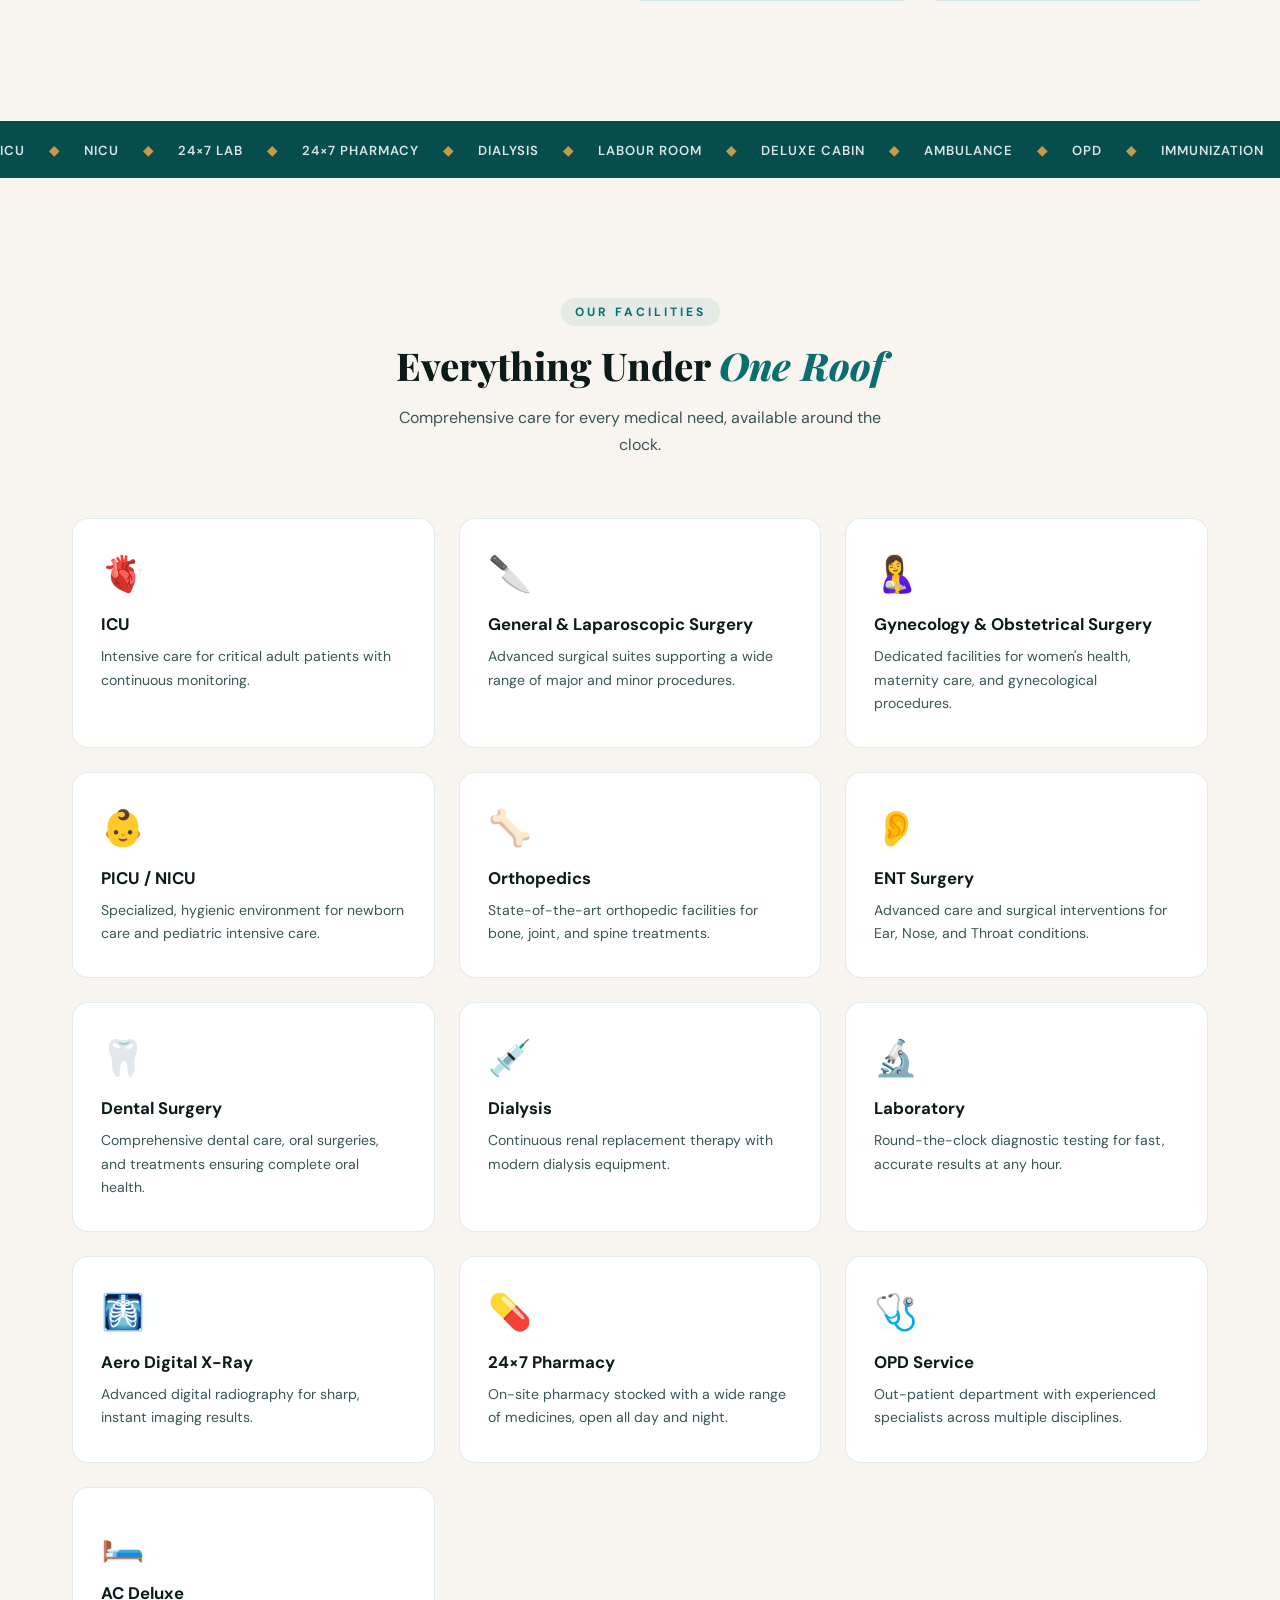
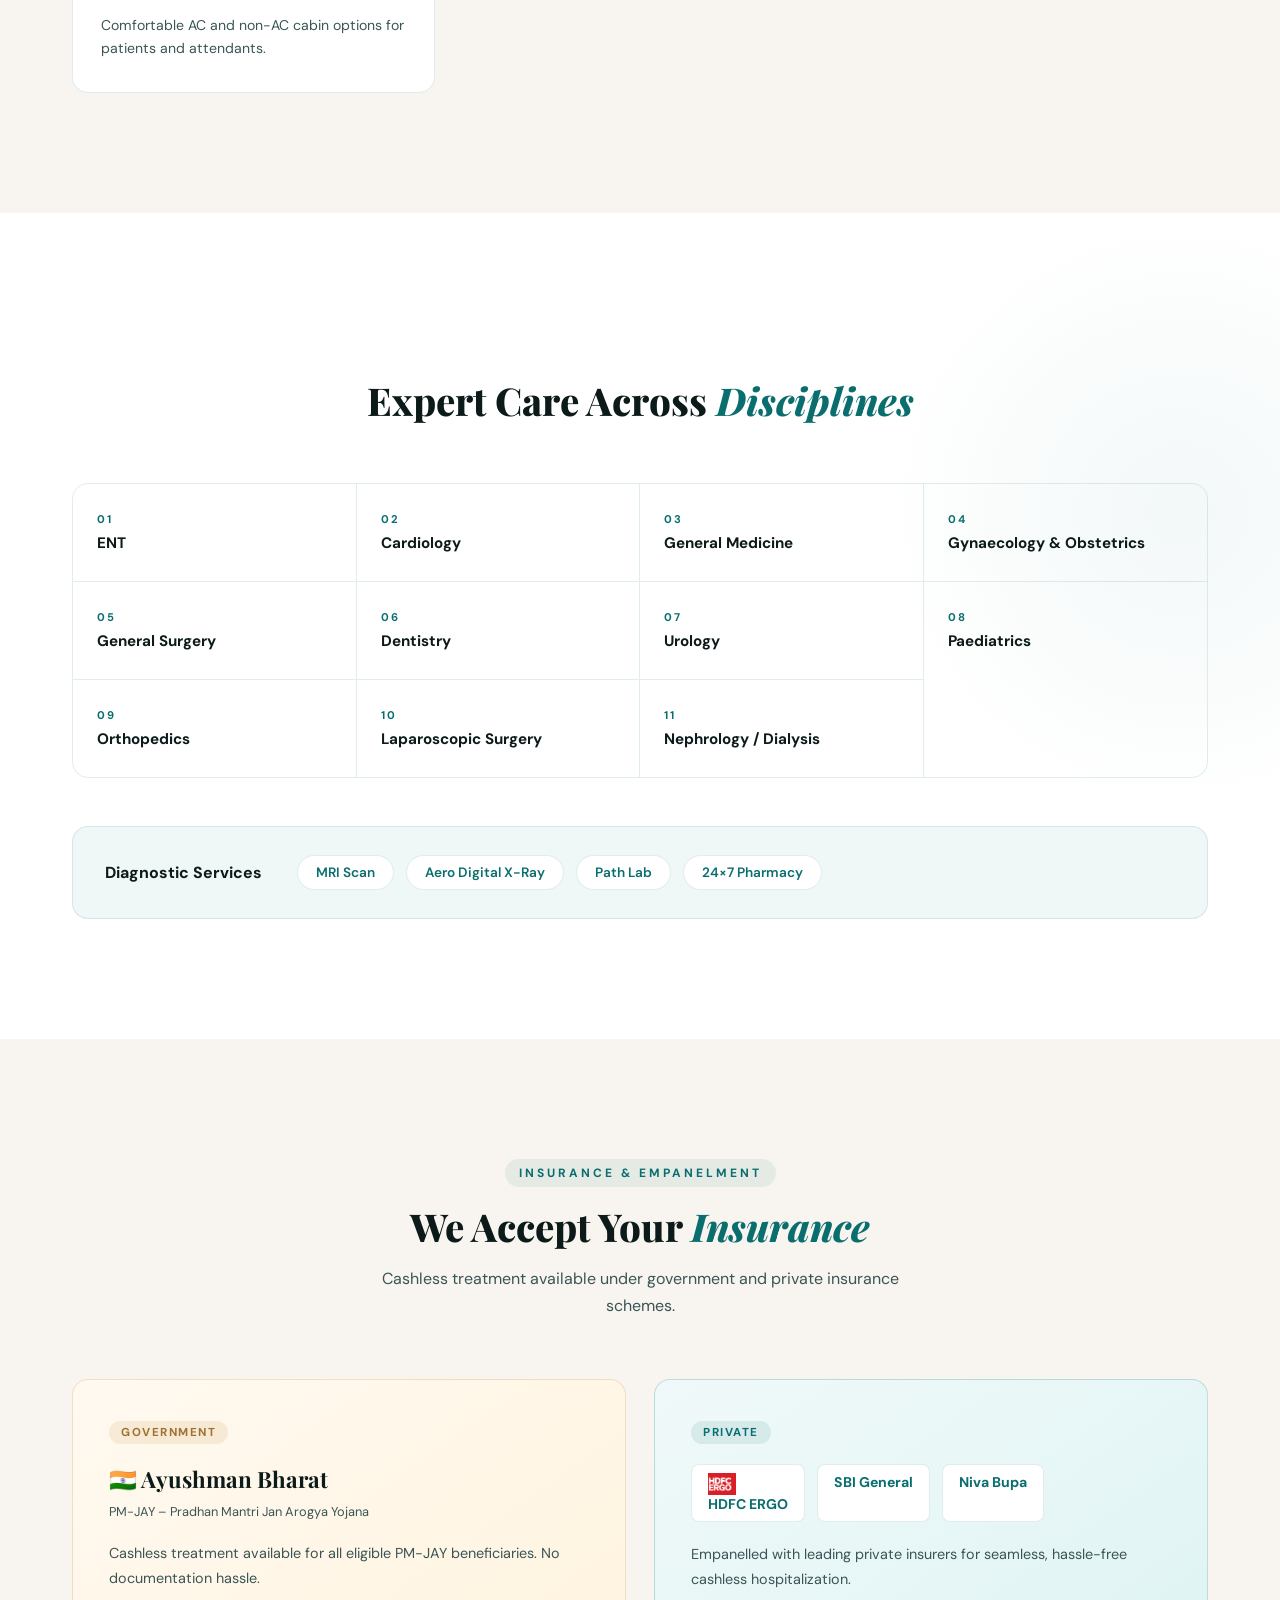
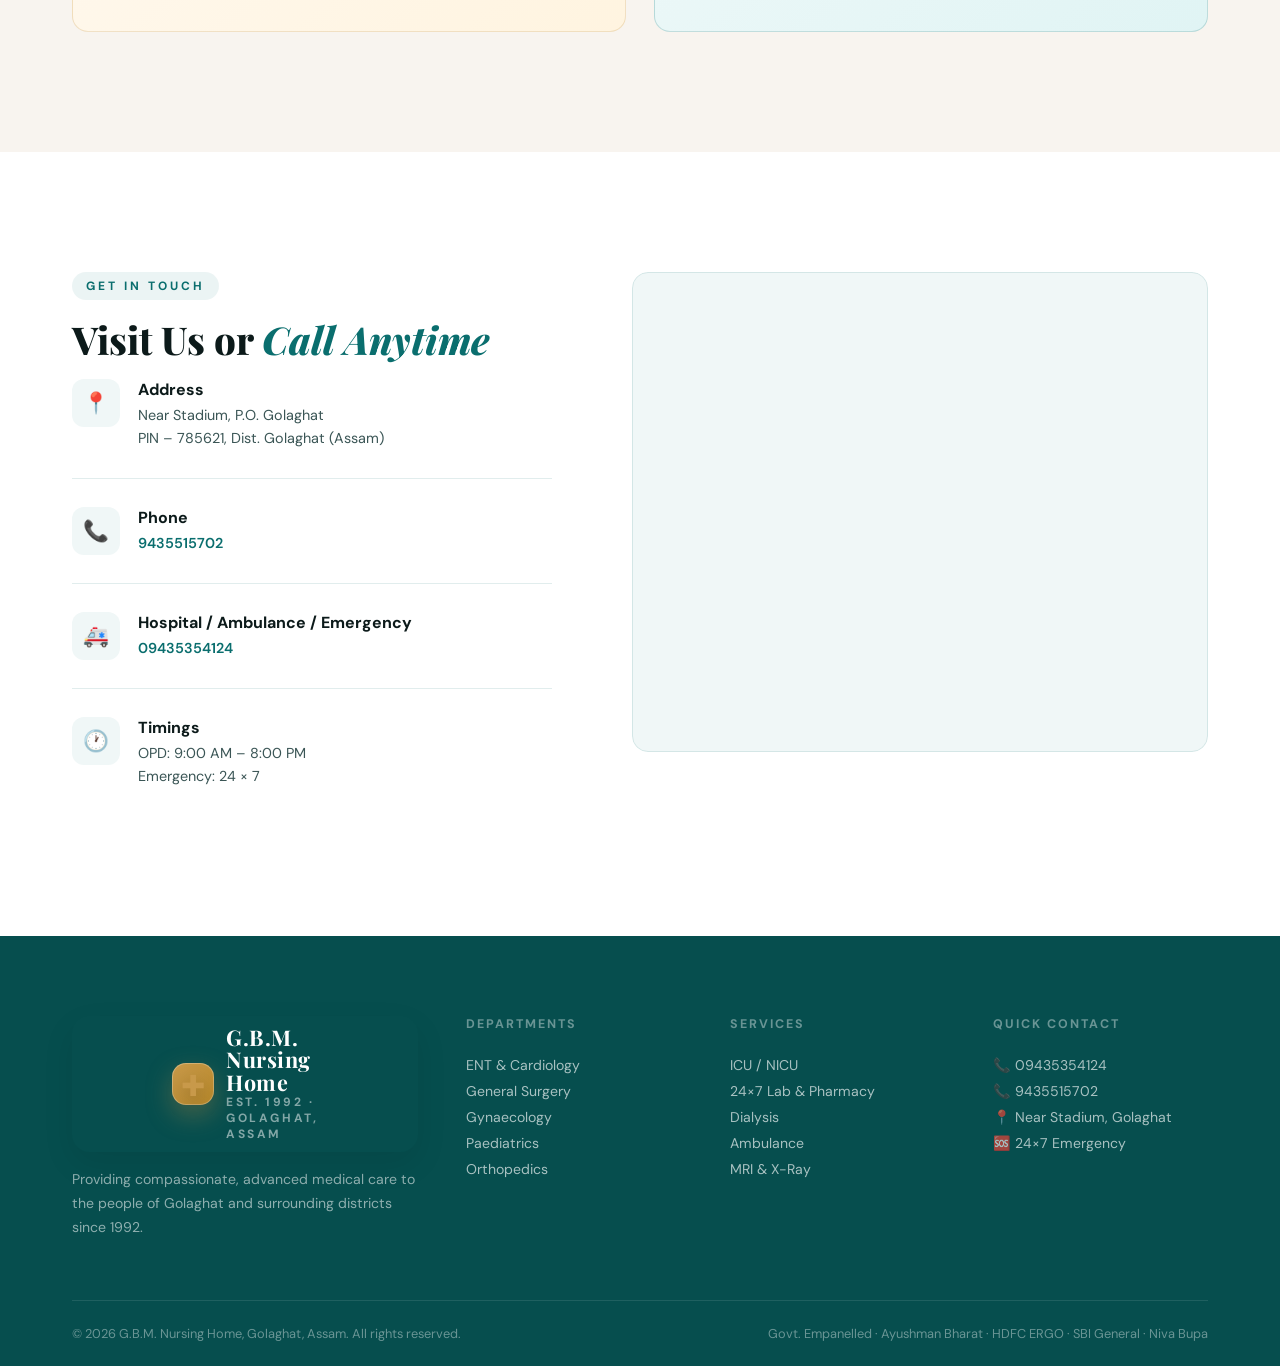
==== commit 72099c82: "final" ====
--- a/index.html
+++ b/index.html
@@ -3,12 +3,21 @@
 <head>
   <meta charset="UTF-8" />
   <meta name="viewport" content="width=device-width, initial-scale=1.0"/>
-  <title>GBM Nursing Home – Golaghat, Assam</title>
+  <title>GBM Nursing Home | Best Nursing Home in Golaghat, Assam</title>
+  <meta name="description" content="GBM Nursing Home in Golaghat, Assam — one of the best nursing homes in Golaghat since 1992. Multi-specialty hospital with ICU, NICU, surgery, diagnostics, 24×7 emergency and ambulance.">
+  <meta name="keywords" content="nursing home, nursing home golaghat, best nursing homes in golaghat, list of nursing homes in golaghat, list of nursing homes, golaghat nursing home, golagahat nursing home, GBM nursing home, hospital in golaghat, best hospital golaghat assam, multi specialty hospital golaghat, private nursing home golaghat, nursing home near stadium golaghat, 24x7 emergency hospital golaghat, ayushman bharat hospital golaghat">
   <link rel="icon" type="image/jpeg" href="/logo.jpg">
   <link rel="apple-touch-icon" href="/logo.jpg">
+  <meta property="og:url" content="https://gbmnursinghome.com/">
+  <meta property="og:title" content="GBM Nursing Home – Golaghat, Assam">
+  <meta property="og:description" content="GBM Nursing Home in Golaghat, Assam — one of the best nursing homes in Golaghat since 1992. Multi-specialty hospital with ICU, NICU, surgery, diagnostics, 24×7 emergency and ambulance.">
+  <meta property="og:site_name" content="GBM Nursing Home">
   <meta property="og:image" content="https://gbmnursinghome.com/logo.jpg">
   <meta property="og:type" content="website">
+  <meta property="og:see_also" content="https://www.facebook.com/pages/Gbm%20Nursing%20Home/524709287740438/">
   <meta name="twitter:card" content="summary_large_image">
+  <meta name="twitter:title" content="GBM Nursing Home – Golaghat, Assam">
+  <meta name="twitter:description" content="GBM Nursing Home — best nursing home in Golaghat, Assam. Multi-specialty healthcare since 1992 with 24×7 emergency.">
   <meta name="twitter:image" content="https://gbmnursinghome.com/logo.jpg">
   <script type="application/ld+json">
   {
@@ -16,7 +25,19 @@
     "@type": "Hospital",
     "name": "GBM Nursing Home",
     "url": "https://gbmnursinghome.com",
-    "logo": "https://gbmnursinghome.com/logo.jpg"
+    "logo": "https://gbmnursinghome.com/logo.jpg",
+    "sameAs": [
+      "https://www.facebook.com/pages/Gbm%20Nursing%20Home/524709287740438/"
+    ],
+    "address": {
+      "@type": "PostalAddress",
+      "streetAddress": "Near Stadium, P.O. Golaghat",
+      "postalCode": "785621",
+      "addressLocality": "Golaghat",
+      "addressRegion": "Assam",
+      "addressCountry": "IN"
+    },
+    "telephone": "+91-9435515702"
   }
   </script>
   <link rel="stylesheet" href="style.css" />
@@ -81,8 +102,8 @@
         <div class="hero-badge reveal">Estd. 1992 · Golaghat, Assam</div>
         <div class="hero-exp reveal">34 years of excellence</div>
         <h1 class="hero-title reveal">
-          <span class="line">Compassionate</span>
-          <span class="line accent-line">Healthcare</span>
+          <span class="line">GBM Nursing Home</span>
+          <span class="line accent-line">Compassionate Care</span>
           <span class="line">Since 1992</span>
         </h1>
         <p class="hero-sub reveal">Advanced medical care with a human touch — serving Golaghat and beyond for over three decades.</p>
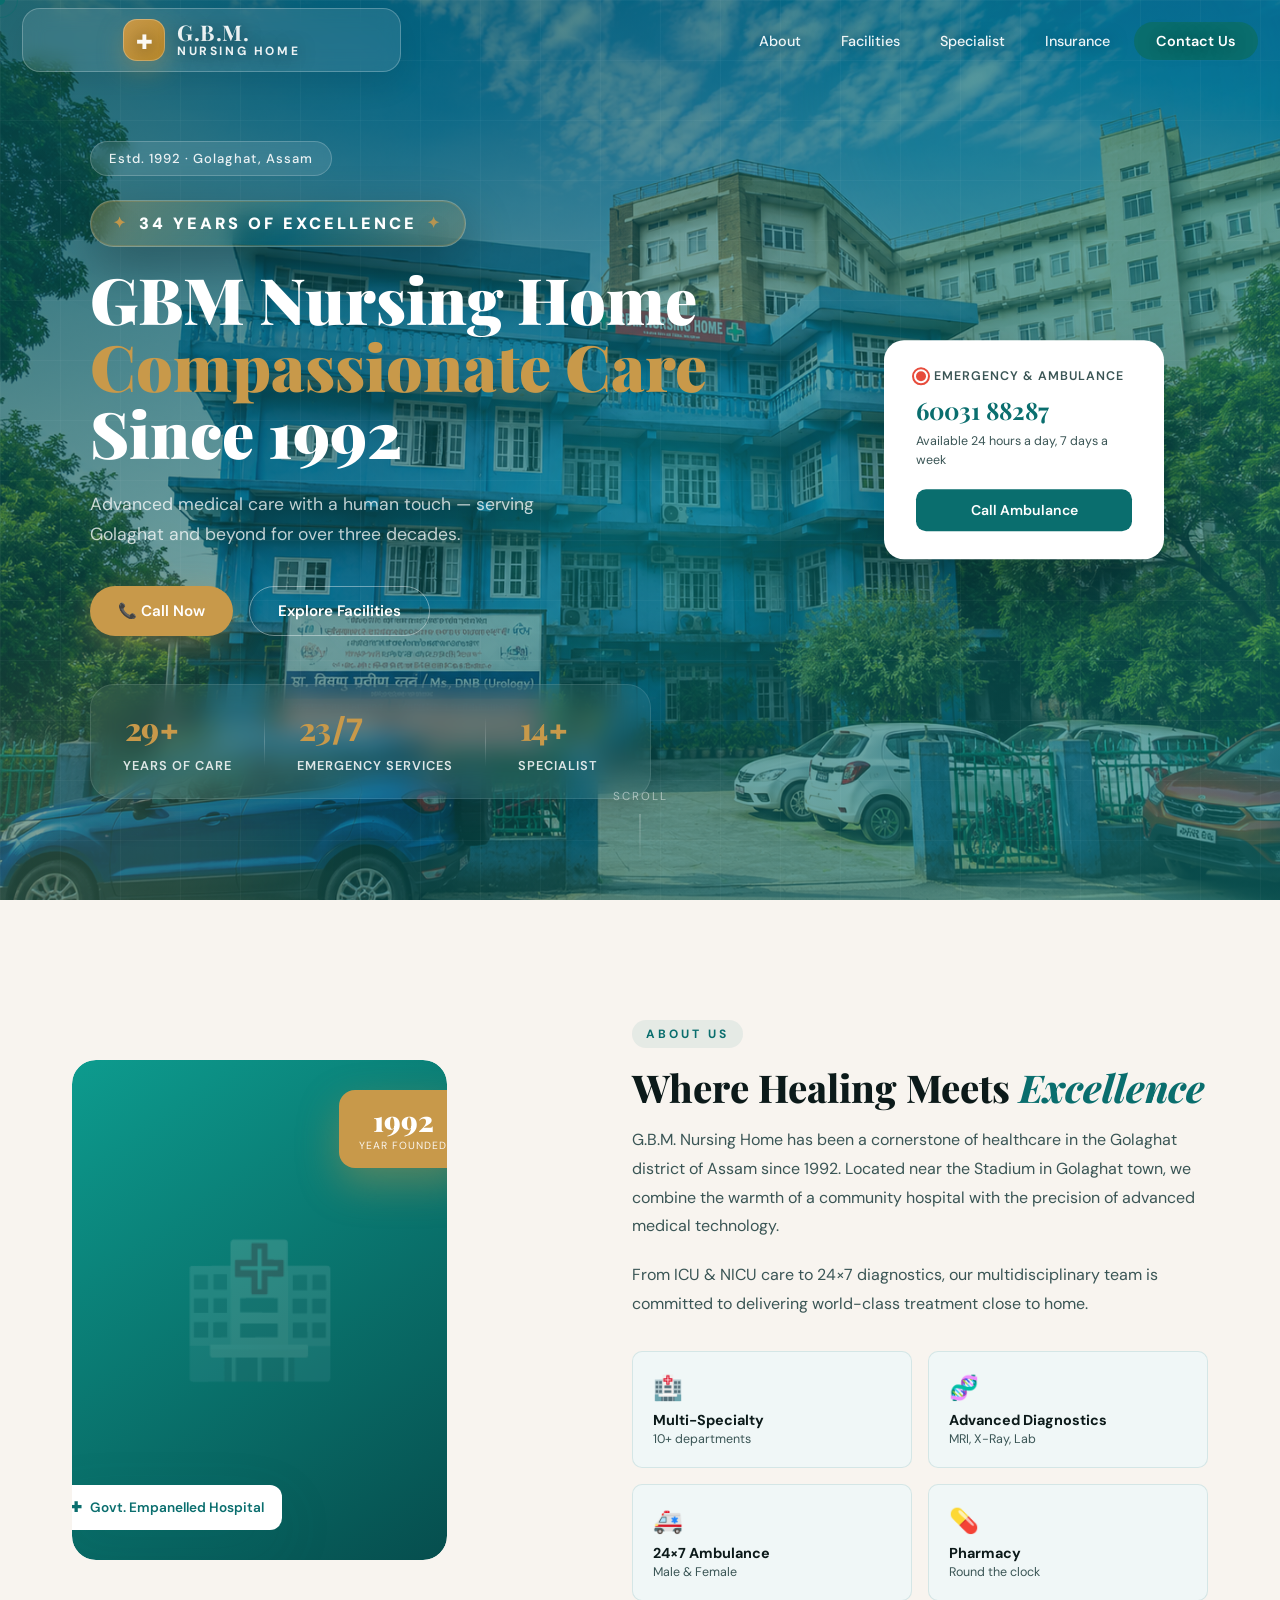
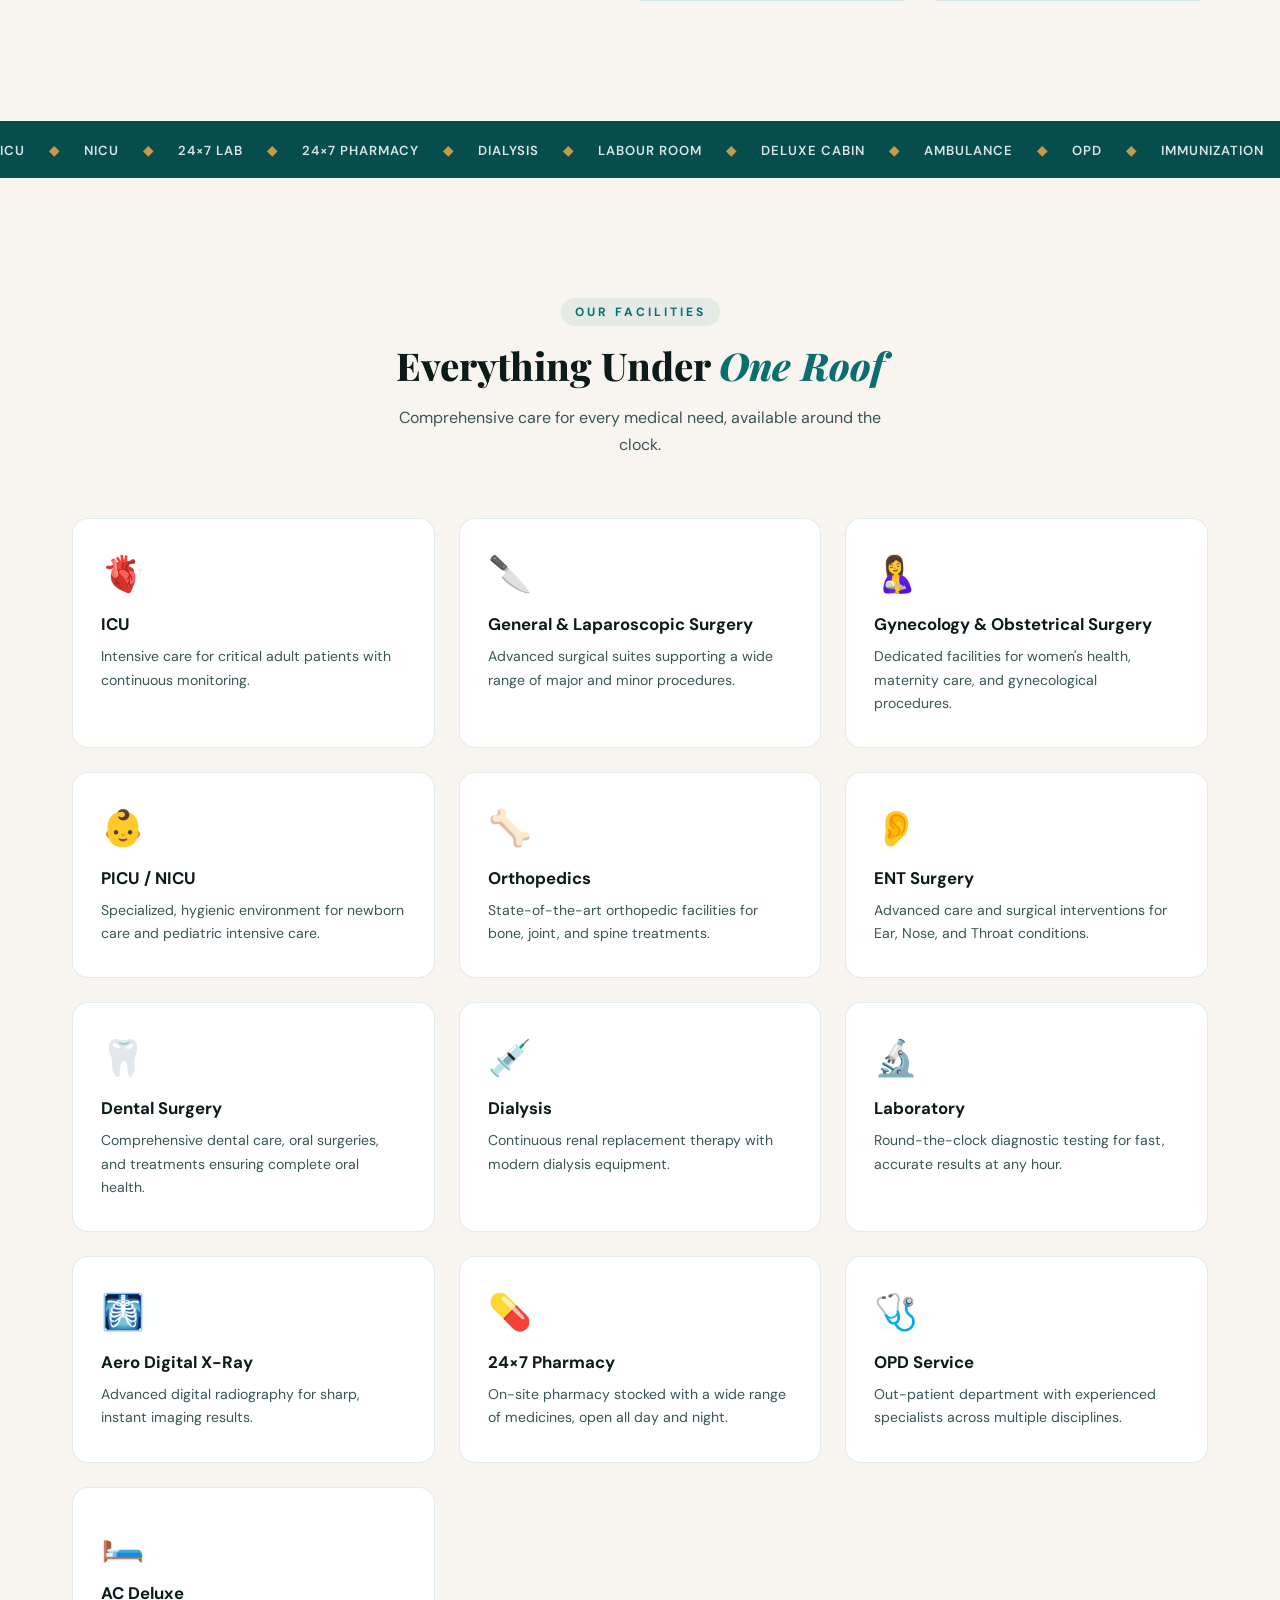
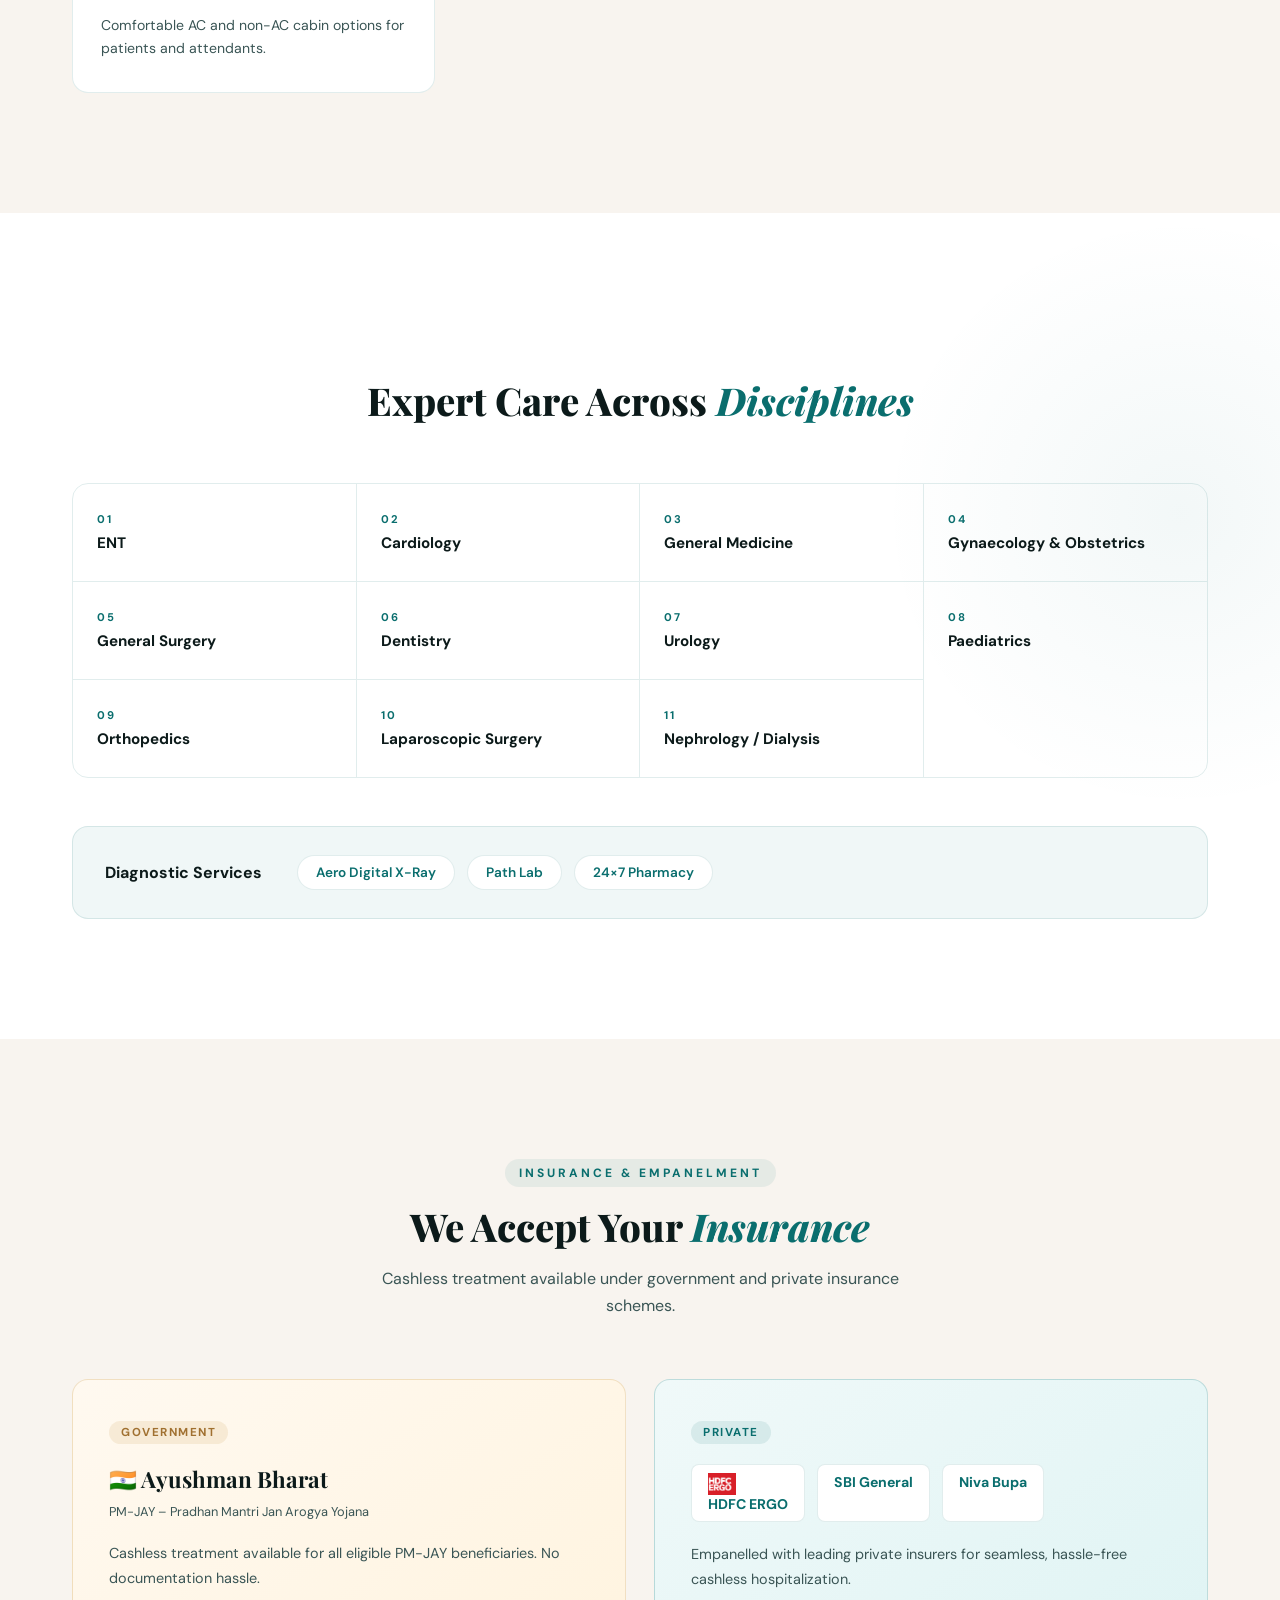
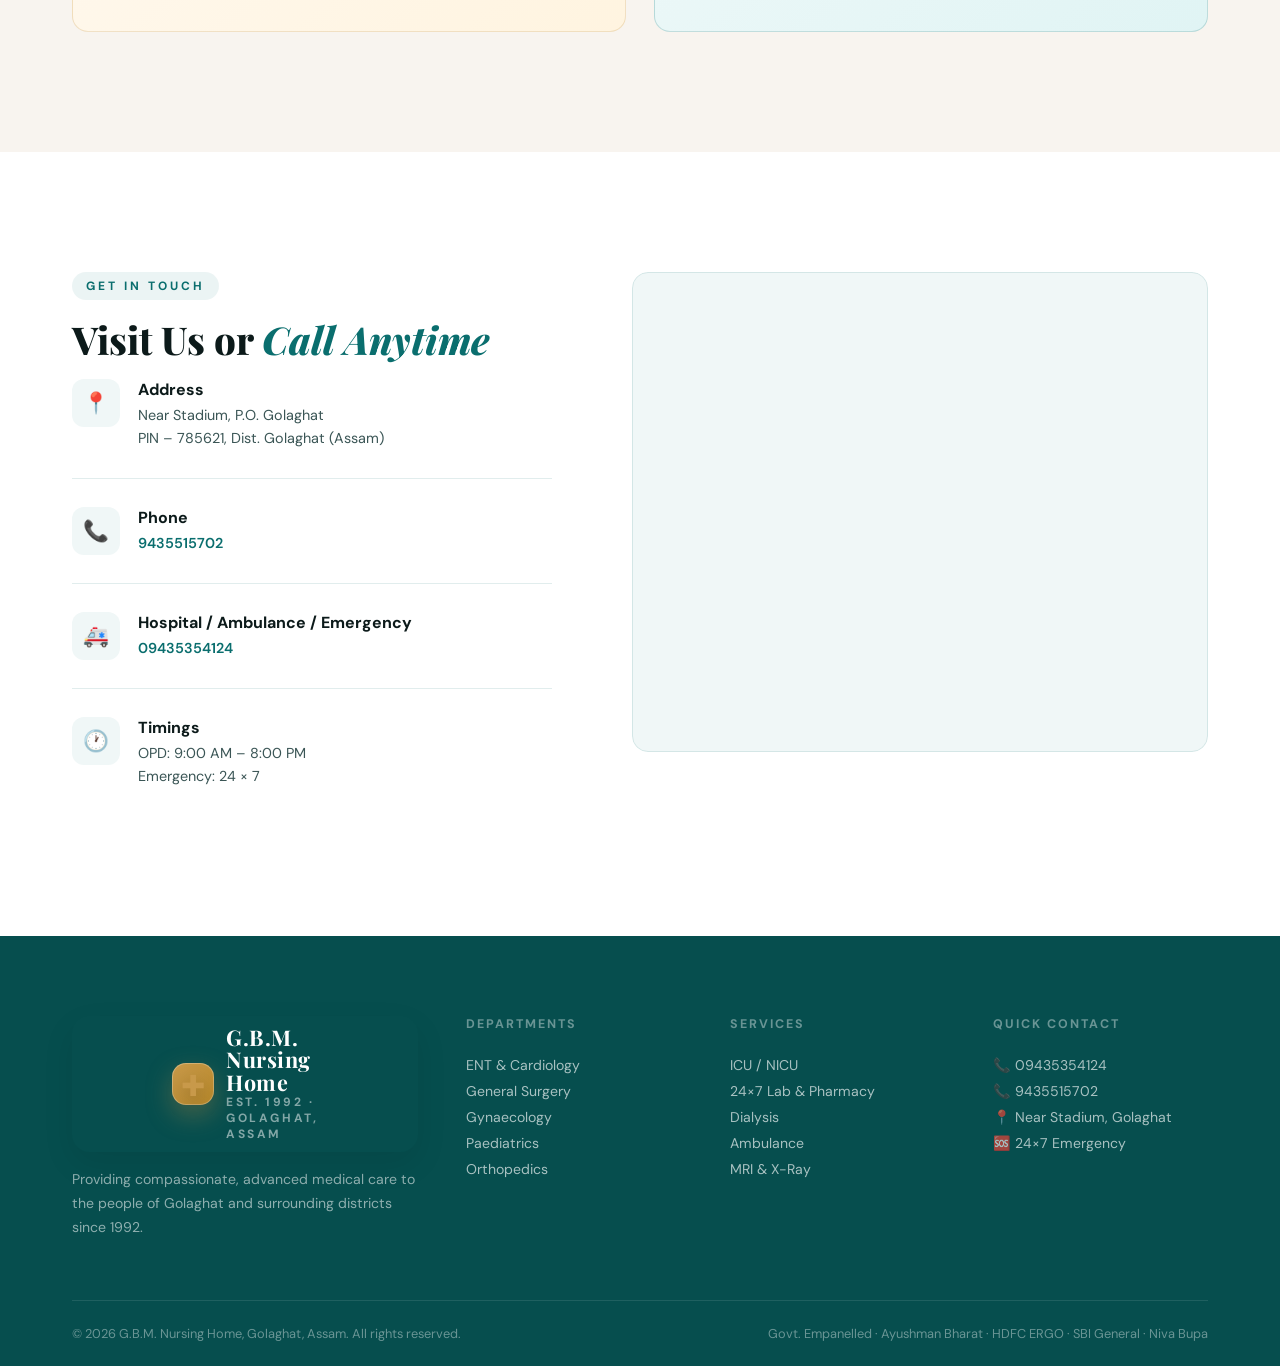
==== commit de8408c8: "sahan" ====
--- a/index.html
+++ b/index.html
@@ -108,7 +108,7 @@
         </h1>
         <p class="hero-sub reveal">Advanced medical care with a human touch — serving Golaghat and beyond for over three decades.</p>
         <div class="hero-actions reveal">
-          <a href="tel:09435354124" class="btn btn-primary">📞 Call Now</a>
+          <a href="tel:6003188287" class="btn btn-primary">📞 Call Now</a>
           <a href="#facilities" class="btn btn-ghost">Explore Facilities</a>
         </div>
         <div class="hero-stats reveal">
@@ -132,9 +132,9 @@
         <div class="hcard-header">
           <span class="pulse-dot"></span> Emergency & Ambulance
         </div>
-        <div class="hcard-num">09435354124</div>
+        <div class="hcard-num">60031 88287</div>
         <div class="hcard-sub">Available 24 hours a day, 7 days a week</div>
-        <a href="tel:09435354124" class="hcard-btn">Call Ambulance</a>
+        <a href="tel:6003188287" class="hcard-btn">Call Ambulance</a>
       </div>
       <div class="scroll-hint">
         <span>Scroll</span>
@@ -319,7 +319,6 @@
       <div class="diag-row reveal-up">
         <div class="diag-title">Diagnostic Services</div>
         <div class="diag-tags">
-          <span onclick="window.location.href='facilities.html#xray'" style="cursor:pointer;">MRI Scan</span>
           <span onclick="window.location.href='facilities.html#xray'" style="cursor:pointer;">Aero Digital X-Ray</span>
           <span onclick="window.location.href='facilities.html#laboratory'" style="cursor:pointer;">Path Lab</span>
           <span onclick="window.location.href='facilities.html#pharmacy'" style="cursor:pointer;">24×7 Pharmacy</span>
